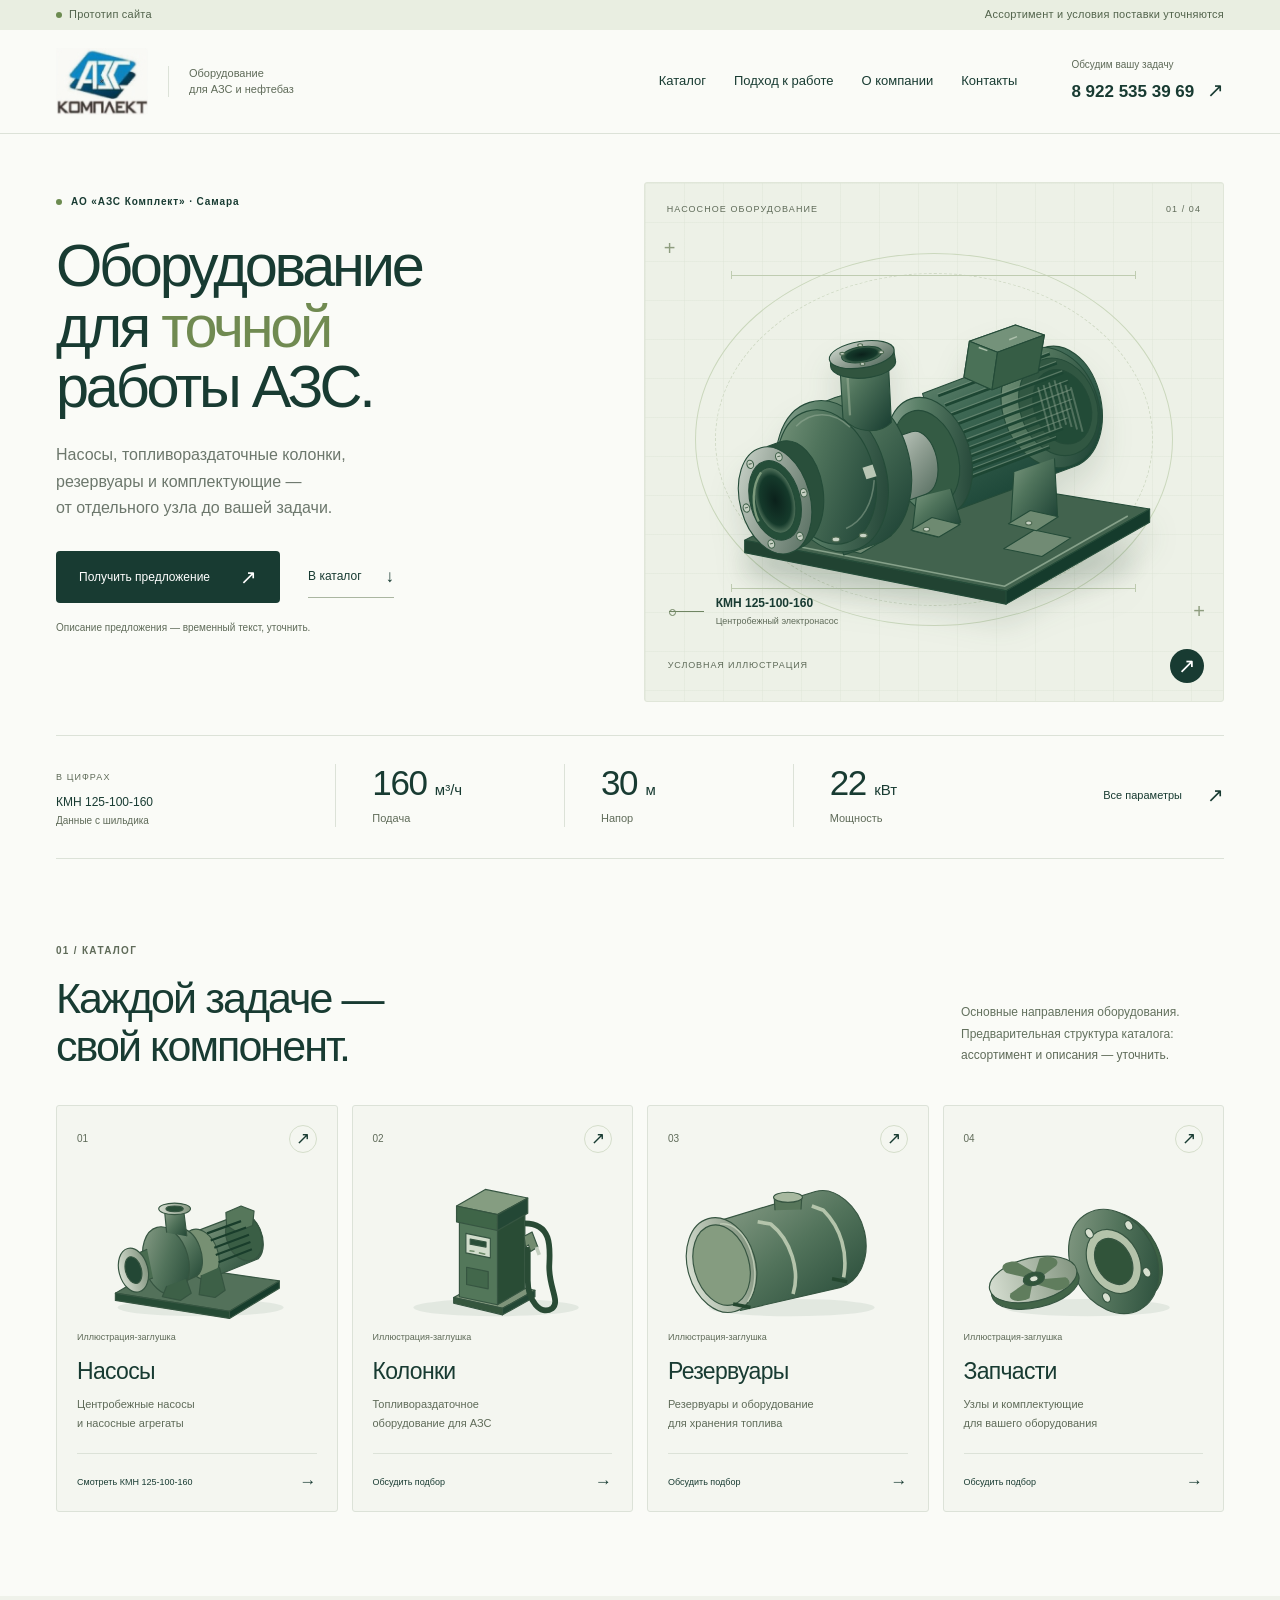
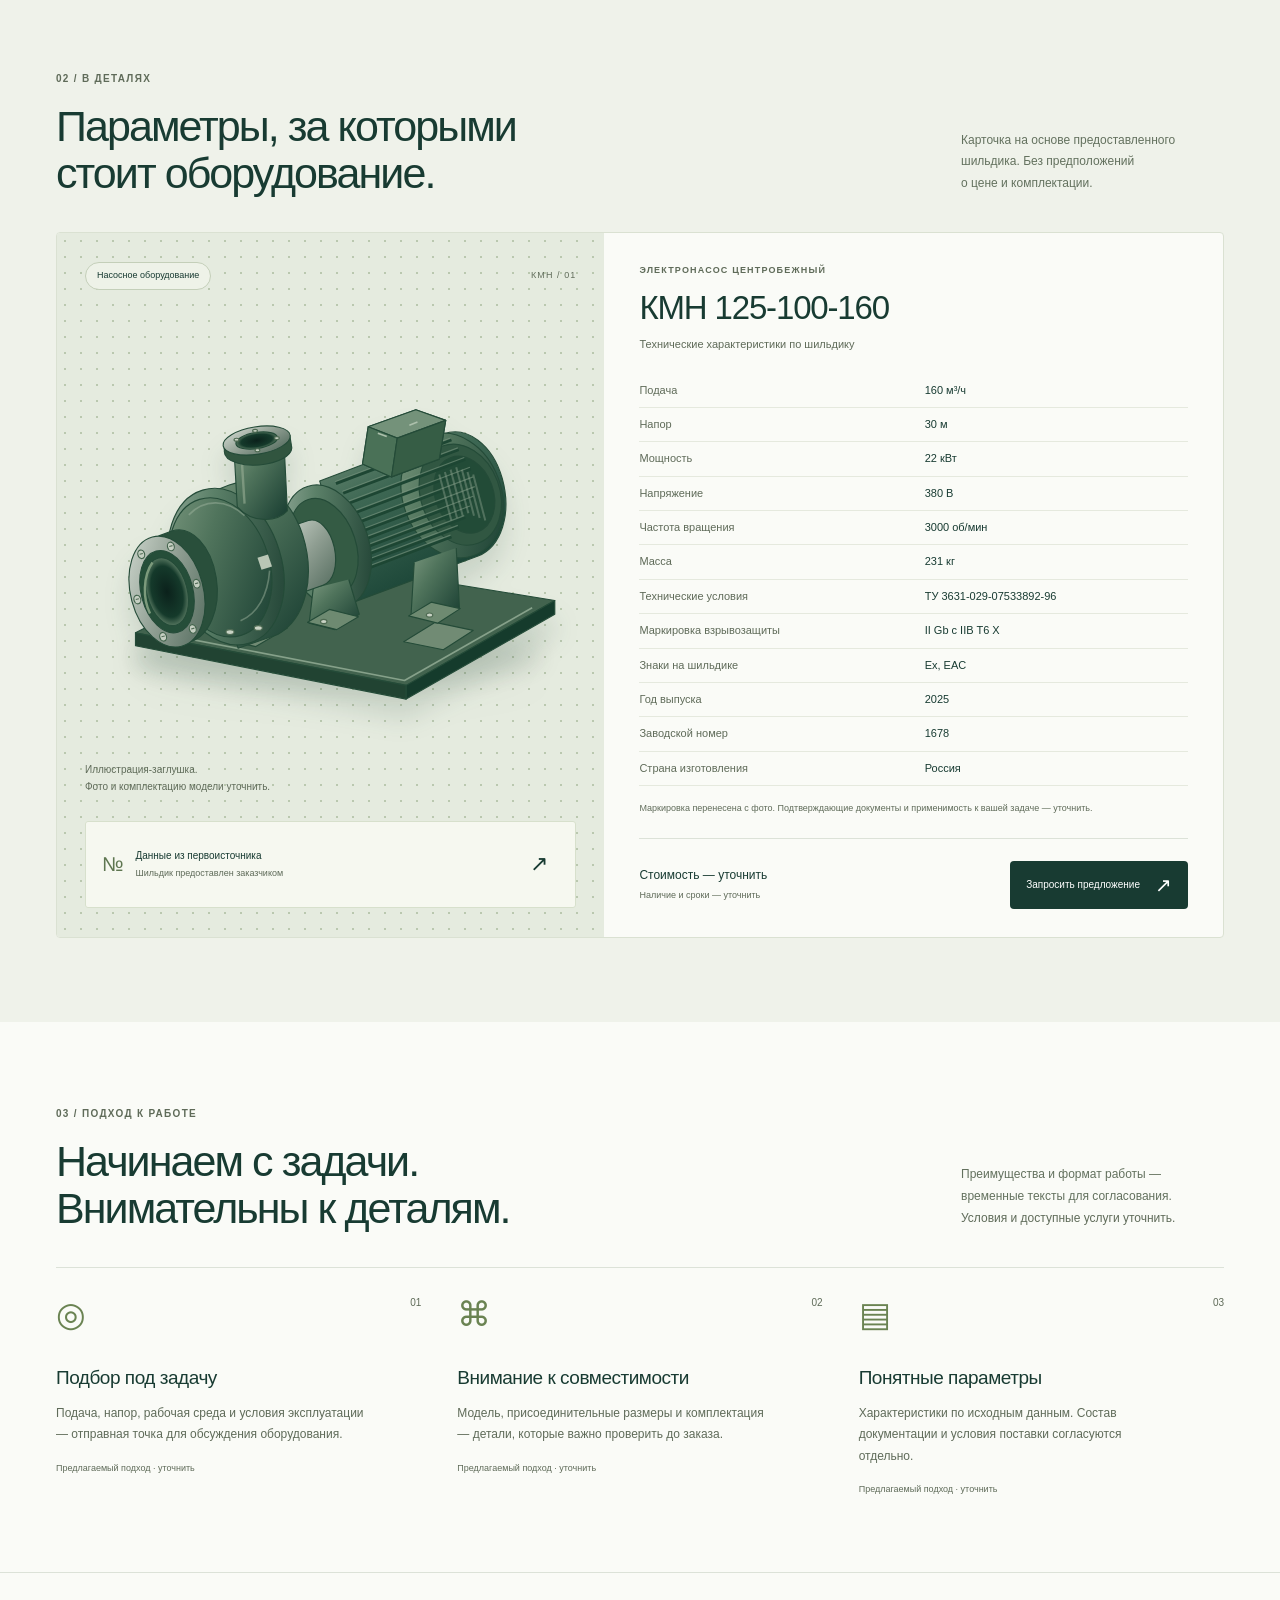
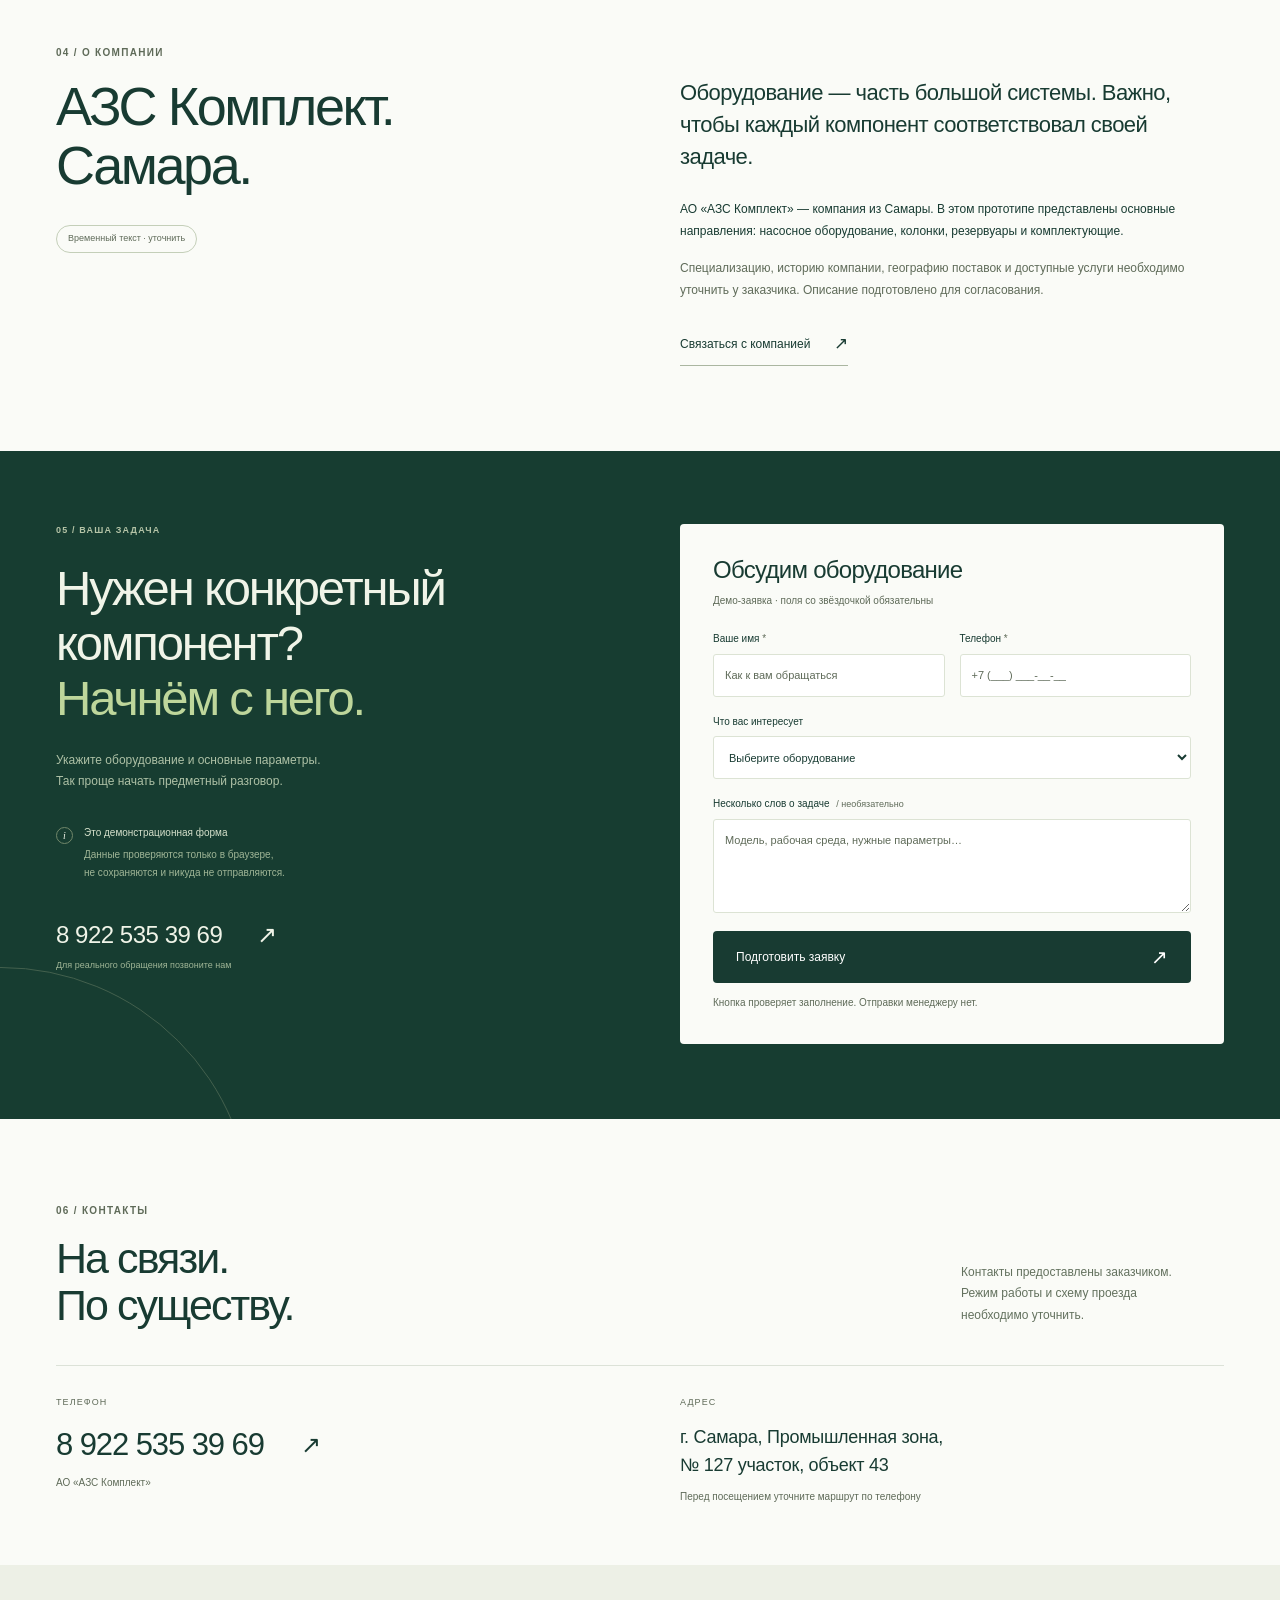
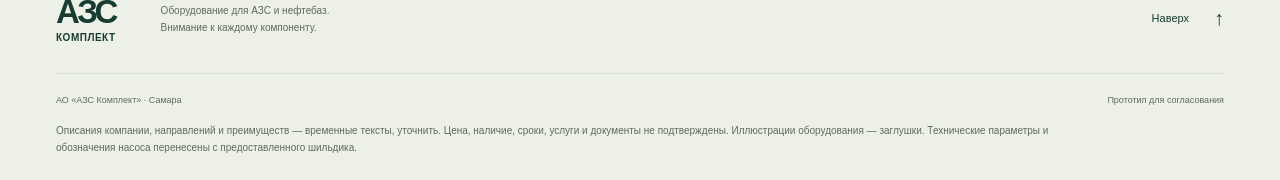
==== codex/index.html @ 4ba16a50 "AZS Komplekt prototypes: grok v1/v2, codex, cursor" ====
<!doctype html>
<html lang="ru">
<head>
  <meta charset="utf-8">
  <meta name="viewport" content="width=device-width, initial-scale=1">
  <meta name="description" content="Прототип каталога АО «АЗС Комплект», Самара. Оборудование для АЗС, насосы, колонки, резервуары и запчасти. Параметры насоса КМН 125-100-160.">
  <meta name="color-scheme" content="light">
  <meta http-equiv="Content-Security-Policy" content="default-src 'self' file:; script-src 'self' file:; style-src 'self' file:; img-src 'self' file: data:; connect-src 'none'; font-src 'none'; object-src 'none'; base-uri 'none'; form-action 'none'">
  <title>АЗС Комплект — оборудование для АЗС и нефтебаз</title>
  <link rel="icon" href="assets/logo.png" type="image/png">
  <link rel="stylesheet" href="css/styles.css">
  <script src="js/main.js" defer></script>
</head>
<body>
  <a class="skip-link" href="#main">Перейти к содержимому</a>
  <div class="prototype-bar"><div class="container"><span class="prototype-label"><span class="status-dot" aria-hidden="true"></span> Прототип сайта</span><span>Ассортимент и условия поставки уточняются</span></div></div>

  <header class="site-header">
    <div class="container header-inner">
      <a class="brand" href="#" aria-label="АО «АЗС Комплект» — на главную"><img src="assets/logo.png" width="203" height="149" alt="АЗС Комплект"><span>Оборудование<br>для АЗС и нефтебаз</span></a>
      <button class="menu-toggle" id="menu-toggle" type="button" aria-label="Открыть меню" aria-expanded="false" aria-controls="site-nav"><span></span><span></span></button>
      <nav class="site-nav" id="site-nav" aria-label="Основное меню">
        <a href="#catalog">Каталог</a><a href="#advantages">Подход к работе</a><a href="#about">О компании</a><a href="#contacts">Контакты</a>
      </nav>
      <a class="header-phone" href="tel:+79225353969"><span>Обсудим вашу задачу</span>8 922 535 39 69 <span class="phone-arrow" aria-hidden="true">↗</span></a>
    </div>
  </header>

  <main id="main">
    <section class="hero" aria-labelledby="hero-title">
      <div class="container hero-grid">
        <div class="hero-copy">
          <p class="eyebrow"><span class="status-dot" aria-hidden="true"></span> АО «АЗС Комплект» · Самара</p>
          <h1 id="hero-title">Оборудование<br>для <em>точной</em><br>работы АЗС.</h1>
          <p class="hero-description">Насосы, топливораздаточные колонки,<br class="desktop-break"> резервуары и комплектующие —<br class="desktop-break"> от отдельного узла до вашей задачи.</p>
          <div class="hero-actions"><a class="button button-primary" href="#request">Получить предложение <span aria-hidden="true">↗</span></a><a class="text-link" href="#catalog">В каталог <span aria-hidden="true">↓</span></a></div>
          <p class="temporary-note">Описание предложения — временный текст, уточнить.</p>
        </div>
        <div class="hero-visual">
          <div class="drawing-topline"><span>НАСОСНОЕ ОБОРУДОВАНИЕ</span><span>01 / 04</span></div>
          <span class="technical-cross cross-one" aria-hidden="true">+</span><span class="technical-cross cross-two" aria-hidden="true">+</span>
          <div class="drawing-circle" aria-hidden="true"></div>
          <span class="drawing-guide guide-top" aria-hidden="true"></span><span class="drawing-guide guide-bottom" aria-hidden="true"></span>
          <img class="hero-pump" src="assets/pump-schematic.svg" width="720" height="470" alt="Условная техническая иллюстрация центробежного насоса; не изображение конкретной модели">
          <div class="drawing-callout"><span aria-hidden="true"></span><p>КМН 125-100-160<small>Центробежный электронасос</small></p></div>
          <div class="visual-bottom"><span>УСЛОВНАЯ ИЛЛЮСТРАЦИЯ</span><a href="#pump" aria-label="Посмотреть параметры КМН 125-100-160"><span aria-hidden="true">↗</span></a></div>
        </div>
        <div class="hero-specs" aria-label="Характеристики насоса по шильдику">
          <div class="spec-caption"><span class="tiny-label">В ЦИФРАХ</span><p>КМН 125-100-160<span>Данные с шильдика</span></p></div>
          <div class="hero-spec"><strong>160 <span>м³/ч</span></strong><span>Подача</span></div>
          <div class="hero-spec"><strong>30 <span>м</span></strong><span>Напор</span></div>
          <div class="hero-spec"><strong>22 <span>кВт</span></strong><span>Мощность</span></div>
          <a class="spec-more" href="#pump">Все параметры <span aria-hidden="true">↗</span></a>
        </div>
      </div>
    </section>

    <section class="section catalog-section" id="catalog" aria-labelledby="catalog-title">
      <div class="container">
        <div class="section-heading"><div><p class="eyebrow section-number">01 / КАТАЛОГ</p><h2 id="catalog-title">Каждой задаче —<br>свой компонент.</h2></div><p class="section-intro">Основные направления оборудования.<br>Предварительная структура каталога:<br><span class="muted">ассортимент и описания — уточнить.</span></p></div>
        <div class="category-grid">
          <a class="category-card" href="#pump"><div class="category-top"><span>01</span><span class="round-arrow" aria-hidden="true">↗</span></div><div class="category-art"><img src="assets/category-pumps.svg" width="320" height="210" loading="lazy" alt="Схематичная заглушка: насос"></div><span class="image-caption">Иллюстрация-заглушка</span><h3>Насосы</h3><p>Центробежные насосы<br>и насосные агрегаты</p><span class="category-bottom">Смотреть КМН 125-100-160 <span aria-hidden="true">→</span></span></a>
          <a class="category-card" href="#request" data-category="Колонки"><div class="category-top"><span>02</span><span class="round-arrow" aria-hidden="true">↗</span></div><div class="category-art"><img src="assets/category-dispensers.svg" width="320" height="210" loading="lazy" alt="Схематичная заглушка: топливораздаточная колонка"></div><span class="image-caption">Иллюстрация-заглушка</span><h3>Колонки</h3><p>Топливораздаточное<br>оборудование для АЗС</p><span class="category-bottom">Обсудить подбор <span aria-hidden="true">→</span></span></a>
          <a class="category-card" href="#request" data-category="Резервуары"><div class="category-top"><span>03</span><span class="round-arrow" aria-hidden="true">↗</span></div><div class="category-art"><img src="assets/category-tanks.svg" width="320" height="210" loading="lazy" alt="Схематичная заглушка: горизонтальный резервуар"></div><span class="image-caption">Иллюстрация-заглушка</span><h3>Резервуары</h3><p>Резервуары и оборудование<br>для хранения топлива</p><span class="category-bottom">Обсудить подбор <span aria-hidden="true">→</span></span></a>
          <a class="category-card" href="#request" data-category="Запчасти"><div class="category-top"><span>04</span><span class="round-arrow" aria-hidden="true">↗</span></div><div class="category-art"><img src="assets/category-parts.svg" width="320" height="210" loading="lazy" alt="Схематичная заглушка: фланец и крыльчатка"></div><span class="image-caption">Иллюстрация-заглушка</span><h3>Запчасти</h3><p>Узлы и комплектующие<br>для вашего оборудования</p><span class="category-bottom">Обсудить подбор <span aria-hidden="true">→</span></span></a>
        </div>
      </div>
    </section>

    <section class="section product-section" id="pump" aria-labelledby="pump-title">
      <div class="container">
        <div class="section-heading"><div><p class="eyebrow section-number">02 / В ДЕТАЛЯХ</p><h2 id="pump-title">Параметры, за которыми<br>стоит оборудование.</h2></div><p class="section-intro">Карточка на основе предоставленного<br>шильдика. Без предположений<br>о цене и комплектации.</p></div>
        <div class="product-card">
          <div class="product-visual">
            <div class="product-badges"><span class="pill">Насосное оборудование</span><span class="tiny-label">КМН / 01</span></div>
            <img class="product-pump" src="assets/pump-schematic.svg" width="720" height="470" loading="lazy" alt="Условная иллюстрация насосного агрегата. Внешний вид модели необходимо уточнить">
            <p class="product-image-note">Иллюстрация-заглушка.<br>Фото и комплектацию модели уточнить.</p>
            <div class="plate-card"><span class="plate-icon" aria-hidden="true">№</span><div><strong>Данные из первоисточника</strong><span>Шильдик предоставлен заказчиком</span></div><button class="icon-button" type="button" data-open-plate aria-label="Открыть фото шильдика">↗</button></div>
          </div>
          <div class="product-info">
            <p class="eyebrow">ЭЛЕКТРОНАСОС ЦЕНТРОБЕЖНЫЙ</p><h3>КМН 125-100-160</h3>
            <p class="product-subtitle">Технические характеристики по шильдику</p>
            <table class="spec-table"><caption class="visually-hidden">Параметры насоса КМН 125-100-160</caption><tbody>
              <tr><th scope="row">Подача</th><td>160 м³/ч</td></tr><tr><th scope="row">Напор</th><td>30 м</td></tr><tr><th scope="row">Мощность</th><td>22 кВт</td></tr><tr><th scope="row">Напряжение</th><td>380 В</td></tr><tr><th scope="row">Частота вращения</th><td>3000 об/мин</td></tr><tr><th scope="row">Масса</th><td>231 кг</td></tr><tr><th scope="row">Технические условия</th><td>ТУ 3631-029-07533892-96</td></tr><tr><th scope="row">Маркировка взрывозащиты</th><td>II Gb c IIB T6 X</td></tr><tr><th scope="row">Знаки на шильдике</th><td>Ex, EAC</td></tr><tr><th scope="row">Год выпуска</th><td>2025</td></tr><tr><th scope="row">Заводской номер</th><td>1678</td></tr><tr><th scope="row">Страна изготовления</th><td>Россия</td></tr>
            </tbody></table>
            <p class="product-document-note">Маркировка перенесена с фото. Подтверждающие документы и применимость к вашей задаче — уточнить.</p>
            <div class="product-order"><div><strong>Стоимость — уточнить</strong><span>Наличие и сроки — уточнить</span></div><a class="button button-primary" href="#request" data-category="КМН 125-100-160">Запросить предложение <span aria-hidden="true">↗</span></a></div>
          </div>
        </div>
      </div>
    </section>

    <section class="section advantages-section" id="advantages" aria-labelledby="advantages-title">
      <div class="container"><div class="section-heading"><div><p class="eyebrow section-number">03 / ПОДХОД К РАБОТЕ</p><h2 id="advantages-title">Начинаем с задачи.<br>Внимательны к деталям.</h2></div><p class="section-intro">Преимущества и формат работы —<br>временные тексты для согласования.<br><span class="muted">Условия и доступные услуги уточнить.</span></p></div>
        <div class="advantages-grid">
          <article class="advantage"><span class="advantage-number">01</span><div class="line-icon" aria-hidden="true">◎</div><h3>Подбор под задачу</h3><p>Подача, напор, рабочая среда и условия эксплуатации — отправная точка для обсуждения оборудования.</p><span class="temporary-note">Предлагаемый подход · уточнить</span></article>
          <article class="advantage"><span class="advantage-number">02</span><div class="line-icon" aria-hidden="true">⌘</div><h3>Внимание к совместимости</h3><p>Модель, присоединительные размеры и комплектация — детали, которые важно проверить до заказа.</p><span class="temporary-note">Предлагаемый подход · уточнить</span></article>
          <article class="advantage"><span class="advantage-number">03</span><div class="line-icon" aria-hidden="true">▤</div><h3>Понятные параметры</h3><p>Характеристики по исходным данным. Состав документации и условия поставки согласуются отдельно.</p><span class="temporary-note">Предлагаемый подход · уточнить</span></article>
        </div>
      </div>
    </section>

    <section class="section about-section" id="about" aria-labelledby="about-title"><div class="container about-grid">
      <div><p class="eyebrow section-number">04 / О КОМПАНИИ</p><h2 id="about-title">АЗС Комплект.<br>Самара.</h2><span class="pill temporary-pill">Временный текст · уточнить</span></div>
      <div class="about-copy"><p class="about-lead">Оборудование — часть большой системы. Важно, чтобы каждый компонент соответствовал своей задаче.</p><p>АО «АЗС Комплект» — компания из Самары. В этом прототипе представлены основные направления: насосное оборудование, колонки, резервуары и комплектующие.</p><p class="muted">Специализацию, историю компании, географию поставок и доступные услуги необходимо уточнить у заказчика. Описание подготовлено для согласования.</p><a class="text-link" href="#contacts">Связаться с компанией <span aria-hidden="true">↗</span></a></div>
    </div></section>

    <section class="request-section" id="request" aria-labelledby="request-title"><div class="container request-grid">
      <div class="request-copy"><p class="eyebrow">05 / ВАША ЗАДАЧА</p><h2 id="request-title">Нужен конкретный<br>компонент?<br><em>Начнём с него.</em></h2><p>Укажите оборудование и основные параметры.<br>Так проще начать предметный разговор.</p><div class="demo-callout"><span class="demo-symbol" aria-hidden="true">i</span><p><strong>Это демонстрационная форма</strong>Данные проверяются только в браузере,<br>не сохраняются и никуда не отправляются.</p></div><a class="request-phone" href="tel:+79225353969">8 922 535 39 69 <span aria-hidden="true">↗</span></a><span class="request-phone-caption">Для реального обращения позвоните нам</span></div>
      <form class="request-form" id="request-form" novalidate aria-describedby="form-demo-note">
        <h3>Обсудим оборудование</h3><p class="form-intro" id="form-demo-note">Демо-заявка · поля со звёздочкой обязательны</p>
        <div class="form-row"><div class="field"><label for="name">Ваше имя <span aria-hidden="true">*</span></label><input id="name" name="name" type="text" placeholder="Как к вам обращаться" autocomplete="off" minlength="2" maxlength="80" required aria-describedby="name-error"><span class="field-error" id="name-error"></span></div><div class="field"><label for="phone">Телефон <span aria-hidden="true">*</span></label><input id="phone" name="phone" type="tel" placeholder="+7 (___) ___-__-__" inputmode="tel" autocomplete="off" maxlength="30" required aria-describedby="phone-error"><span class="field-error" id="phone-error"></span></div></div>
        <div class="field"><label for="equipment">Что вас интересует</label><select id="equipment" name="equipment"><option value="">Выберите оборудование</option value="КМН 125-100-160">Насос КМН 125-100-160</option value="Насосы">Другие насосы</option><option value="Колонки">Топливораздаточные колонки</option><option value="Резервуары">Резервуары</option><option value="Запчасти">Запчасти и комплектующие</option><option value="Другое">Другое оборудование</option></select></div>
        <div class="field"><label for="message">Несколько слов о задаче <span class="optional">/ необязательно</span></label><textarea id="message" name="message" rows="3" maxlength="2000" placeholder="Модель, рабочая среда, нужные параметры…"></textarea></div>
        <button class="button button-primary submit-button" type="submit">Подготовить заявку <span aria-hidden="true">↗</span></button><p class="form-footnote">Кнопка проверяет заполнение. Отправки менеджеру нет.</p><div class="form-status" id="form-status" role="status" aria-live="polite" hidden></div>
        <noscript><p class="no-script-note">Для проверки формы включите JavaScript. Связаться с компанией можно по телефону выше.</p></noscript>
      </form>
    </div></section>

    <section class="section contacts-section" id="contacts" aria-labelledby="contacts-title"><div class="container"><div class="section-heading"><div><p class="eyebrow section-number">06 / КОНТАКТЫ</p><h2 id="contacts-title">На связи.<br>По существу.</h2></div><p class="section-intro">Контакты предоставлены заказчиком.<br>Режим работы и схему проезда<br>необходимо уточнить.</p></div><div class="contacts-grid"><div class="contact-block"><span class="tiny-label">ТЕЛЕФОН</span><a class="contact-phone" href="tel:+79225353969">8 922 535 39 69 <span aria-hidden="true">↗</span></a><span class="muted">АО «АЗС Комплект»</span></div><div class="contact-block address-block"><span class="tiny-label">АДРЕС</span><address>г. Самара, Промышленная зона,<br>№ 127 участок, объект 43</address><span class="muted">Перед посещением уточните маршрут по телефону</span></div></div></div></section>
  </main>

  <footer class="site-footer"><div class="container"><div class="footer-top"><a class="footer-wordmark" href="#">АЗС<span>КОМПЛЕКТ</span></a><p>Оборудование для АЗС и нефтебаз.<br>Внимание к каждому компоненту.</p><a class="back-top" href="#">Наверх <span aria-hidden="true">↑</span></a></div><div class="footer-bottom"><span>АО «АЗС Комплект» · Самара</span><span>Прототип для согласования</span></div><p class="footer-disclaimer">Описания компании, направлений и преимуществ — временные тексты, уточнить. Цена, наличие, сроки, услуги и документы не подтверждены. Иллюстрации оборудования — заглушки. Технические параметры и обозначения насоса перенесены с предоставленного шильдика.</p></div></footer>

  <dialog class="plate-dialog" id="plate-dialog" aria-labelledby="plate-title"><div class="dialog-heading"><div><span class="eyebrow">ИСХОДНЫЕ ДАННЫЕ</span><h2 id="plate-title">Шильдик насоса</h2></div><button type="button" class="dialog-close" data-close-plate aria-label="Закрыть фото шильдика">×</button></div><img src="order-photo.jpg" width="1400" height="795" alt="Фото шильдика насоса КМН 125-100-160, заводской номер 1678. Все параметры приведены в таблице на странице."><p>Фото предоставлено заказчиком. Нажмите Esc или кнопку ×, чтобы закрыть.</p></dialog>
</body>
</html>
---- codex/css/styles.css ----
:root{--paper:#fafbf7;--surface:#f0f3ec;--ink:#183b32;--muted:#5f6b59;--line:#dce2d8;--green:#315f45;--lime:#d4e4a9;--radius:4px;--font:Arial,Helvetica,sans-serif}
*{box-sizing:border-box}html{scroll-behavior:smooth;scroll-padding-top:30px}body{margin:0;background:var(--paper);color:var(--ink);font-family:var(--font);font-size:15px;line-height:1.55;-webkit-font-smoothing:antialiased}button,input,select,textarea{font:inherit}button,a,input,textarea,select{-webkit-tap-highlight-color:transparent}button,a{touch-action:manipulation}a{color:inherit;text-decoration:none}button{cursor:pointer}img{display:block;max-width:100%;height:auto}h1,h2,h3,p{margin:0}h1,h2,h3{font-weight:500;line-height:1.08}button:focus-visible,a:focus-visible{outline:3px solid #6f9163;outline-offset:5px}input:focus-visible,textarea:focus-visible,select:focus-visible{outline:2px solid var(--green);outline-offset:2px}[hidden]{display:none!important}.container{width:min(1296px,calc(100% - 112px));margin-inline:auto}.muted{color:var(--muted)}.visually-hidden{position:absolute;width:1px;height:1px;padding:0;margin:-1px;overflow:hidden;clip:rect(0,0,0,0);white-space:nowrap;border:0}.skip-link{position:fixed;top:-100px;left:20px;padding:12px 20px;background:var(--ink);color:white;z-index:50}.skip-link:focus{top:12px}.prototype-bar{background:#e9eee1;font-size:11px;color:#53644c;letter-spacing:.02em}.prototype-bar .container{display:flex;align-items:center;justify-content:space-between;min-height:30px;gap:15px}.prototype-label{display:flex;align-items:center;gap:7px}.status-dot{width:6px;height:6px;display:inline-block;background:#6c8b50;border-radius:50%;flex:none}.site-header{border-bottom:1px solid var(--line)}.header-inner{min-height:103px;display:flex;align-items:center;gap:38px}.brand{display:flex;align-items:center;gap:20px;flex-shrink:0}.brand img{width:92px;height:68px;object-fit:contain}.brand>span{font-size:11px;line-height:1.45;color:var(--muted);padding-left:20px;border-left:1px solid var(--line)}.site-nav{display:flex;gap:28px;align-items:center;margin-left:auto;font-size:13px}.site-nav a{padding:15px 0;position:relative}.site-nav a::after{content:"";position:absolute;bottom:8px;left:0;width:0;height:1px;background:var(--green);transition:width .2s}.site-nav a:hover::after{width:100%}.header-phone{font-weight:600;font-size:17px;white-space:nowrap;margin-left:16px}.header-phone>span:first-child{display:block;font-size:10px;font-weight:400;color:var(--muted);margin-bottom:3px}.phone-arrow{display:inline-block;margin-left:8px;font-size:20px;font-weight:400}.menu-toggle{display:none}.eyebrow{font-size:10px;letter-spacing:.13em;line-height:1.5;font-weight:600}.hero{padding:48px 0 0;overflow:hidden}.hero-grid{display:grid;grid-template-columns:1fr 1.05fr;gap:0 35px}.hero-copy{padding:12px 0 36px;position:relative;z-index:1}.hero-copy>.eyebrow{display:flex;align-items:center;gap:9px;letter-spacing:.09em;margin-bottom:27px}h1{font-size:clamp(52px,4.65vw,70px);letter-spacing:-.055em;line-height:1.02}h1 em{font-style:normal;color:#708a51}.hero-description{font-size:16px;line-height:1.65;color:#6c776c;margin-top:24px}.hero-actions{display:flex;align-items:center;gap:28px;margin-top:30px}.button{min-height:52px;padding:15px 22px;display:inline-flex;align-items:center;justify-content:space-between;gap:30px;line-height:1.35;font-size:12px;font-weight:500;border:1px solid transparent;border-radius:var(--radius);transition:background .2s,transform .2s}.button-primary{background:var(--ink);color:#fff}.button-primary:hover{background:#2e5945;transform:translateY(-2px)}.button>span{font-size:20px;line-height:1}.text-link{display:inline-flex;align-items:center;gap:24px;font-size:12px;border-bottom:1px solid #aab6a1;padding:7px 0}.text-link>span{font-size:17px}.text-link:hover{color:#6c8849}.temporary-note{color:#5f6b59;font-size:10px;line-height:1.5}.hero-copy>.temporary-note{margin-top:17px}.hero-visual{position:relative;background-color:#edf1e7;background-image:linear-gradient(#dfe6d880 1px,transparent 1px),linear-gradient(90deg,#dfe6d880 1px,transparent 1px);background-size:39px 39px;min-height:520px;margin:0 0 33px;border:1px solid #e0e6d9;overflow:hidden;border-radius:3px}.drawing-topline{position:absolute;inset:20px 22px auto;display:flex;justify-content:space-between;gap:10px;color:#5f6b59;font-size:9px;letter-spacing:.12em;z-index:2}.technical-cross{position:absolute;color:#8e9d7f;font-size:20px;font-weight:400;z-index:2}.cross-one{left:19px;top:50px}.cross-two{right:18px;bottom:74px}.drawing-circle{position:absolute;inset:70px 50px 75px;border:1px solid #cbd8bd;border-radius:50%}.drawing-circle::before{content:"";position:absolute;inset:19px;border:1px dashed #d0dac5;border-radius:50%}.drawing-guide{position:absolute;width:70%;height:1px;background:#bfccb1;left:15%}.guide-top{top:92px}.guide-bottom{bottom:112px}.drawing-guide::before,.drawing-guide::after{content:"";position:absolute;width:1px;height:8px;top:-4px;background:#bfccb1}.drawing-guide::before{left:0}.drawing-guide::after{right:0}.hero-pump{position:absolute;z-index:1;width:112%;max-width:none;left:-6%;top:60px;height:390px;object-fit:contain;filter:drop-shadow(0 20px 15px #213b2621)}.drawing-callout{position:absolute;left:24px;bottom:73px;display:flex;align-items:center;gap:12px;z-index:2}.drawing-callout>span{width:35px;height:1px;background:#708563}.drawing-callout>span::before{content:"";display:block;width:5px;height:5px;margin-top:-2px;border:1px solid #708563;border-radius:50%}.drawing-callout p{font-size:12px;font-weight:600;line-height:1.4}.drawing-callout small{font-weight:400;font-size:9px;display:block;color:#5f6b59;margin-top:4px}.visual-bottom{position:absolute;bottom:18px;left:23px;right:19px;display:flex;justify-content:space-between;align-items:center;font-size:9px;letter-spacing:.1em;color:#5f6b59}.visual-bottom a{display:grid;place-items:center;width:34px;height:34px;border-radius:50%;background:var(--ink);color:white;font-size:21px}.hero-specs{grid-column:1/-1;display:grid;grid-template-columns:1.25fr 1fr 1fr 1fr 1fr;align-items:center;padding:27px 0 30px;border-top:1px solid var(--line);border-bottom:1px solid var(--line);gap:26px}.tiny-label{font-size:9px;letter-spacing:.12em;font-weight:500}.spec-caption .tiny-label{color:var(--muted)}.spec-caption p{font-size:12px;margin-top:7px}.spec-caption p>span{display:block;font-size:10px;color:var(--muted);margin-top:1px}.hero-spec{border-left:1px solid var(--line);padding-left:36px}.hero-spec strong{display:block;font-size:35px;font-weight:400;letter-spacing:-.04em;line-height:1.1}.hero-spec strong>span{font-size:15px;letter-spacing:0}.hero-spec>span{font-size:11px;color:var(--muted);display:block;margin-top:8px}.spec-more{font-size:11px;display:flex;justify-content:flex-end;gap:25px;align-items:center}.spec-more>span{font-size:20px}.section{padding:84px 0}.section-heading{display:flex;justify-content:space-between;gap:32px;align-items:flex-end;margin-bottom:35px}.section-number{color:#5f6b59;margin-bottom:17px}.section h2{font-size:43px;letter-spacing:-.045em;line-height:1.1}.section-intro{font-size:12px;line-height:1.8;color:#63715e;min-width:263px;padding-bottom:3px}.category-grid{display:grid;grid-template-columns:repeat(4,1fr);gap:14px}.category-card{display:block;min-width:0;border:1px solid var(--line);background:#f4f6f0;padding:19px 20px 0;position:relative;border-radius:3px;transition:border-color .25s,background .25s,transform .25s}.category-card:hover{border-color:#8f9f7d;background:#eef2e6;transform:translateY(-4px)}.category-top{display:flex;justify-content:space-between;align-items:center;font-size:10px;color:#5f6b59}.round-arrow{display:grid;place-items:center;width:28px;height:28px;border:1px solid #d5decb;border-radius:50%;font-size:17px;color:var(--ink)}.category-art{height:158px;display:grid;place-items:center;position:relative;margin:9px -10px 3px}.category-art img{width:100%;height:100%;object-fit:contain;transition:transform .3s}.category-card:hover img{transform:translateY(-3px)}.image-caption{font-size:9px;color:#5f6b59}.category-card h3{font-size:23px;letter-spacing:-.03em;margin-top:13px}.category-card p{font-size:11px;line-height:1.7;color:#5f6b59;margin:11px 0 21px;min-height:37px}.category-bottom{display:flex;align-items:center;justify-content:space-between;border-top:1px solid var(--line);font-size:9px;gap:6px;padding:15px 0}.category-bottom>span{font-size:17px}.product-section{background:#eff2ea;padding-top:75px}.product-card{display:grid;grid-template-columns:1fr 1.13fr;background:var(--paper);border:1px solid #dae1d2;border-radius:4px;overflow:hidden}.product-visual{display:flex;flex-direction:column;position:relative;min-width:0;padding:29px 28px;background:#e5ebdf;overflow:hidden;background-image:radial-gradient(#bac8af 1px,transparent 1px);background-size:16px 16px}.product-badges{display:flex;justify-content:space-between;gap:15px;align-items:center}.pill{display:inline-block;border:1px solid #c4cfb9;padding:6px 11px;border-radius:25px;font-size:9px;background:#eef2e8}.product-badges .tiny-label{font-size:9px;color:#5f6b59}.product-pump{width:125%;max-width:none;margin:35px -12.5% 0;object-fit:contain;filter:drop-shadow(0 20px 12px #183b3221)}.product-image-note{font-size:10px;line-height:1.7;color:#5f6b59;position:relative;margin-top:auto;padding:15px 0 26px}.plate-card{display:flex;align-items:center;background:#f6f8f0;gap:12px;padding:17px 16px;border:1px solid #d7e0cc;border-radius:3px}.plate-icon{font-size:20px;color:#5e7650}.plate-card strong{display:block;font-size:10px;font-weight:500}.plate-card div>span{display:block;font-size:9px;color:#5f6b59;margin-top:3px}.icon-button{background:transparent;border:0;margin-left:auto;padding:8px;font-size:22px;color:var(--ink);min-width:40px;min-height:40px}.product-info{padding:31px 35px 28px;min-width:0}.product-info .eyebrow{font-size:9px;color:#5f6b59}.product-info h3{font-size:33px;letter-spacing:-.035em;margin-top:12px}.product-subtitle{font-size:11px;color:#5f6b59;margin-top:11px;margin-bottom:20px}.spec-table{border-collapse:collapse;width:100%;font-size:11px;line-height:1.4}.spec-table th,.spec-table td{padding:9px 0;border-bottom:1px solid #e5e9de;text-align:left;vertical-align:top}.spec-table th{font-weight:400;color:#5f6b59;width:52%;padding-right:14px}.spec-table td{font-weight:500;overflow-wrap:anywhere}.product-document-note{font-size:9px;color:#5f6b59;line-height:1.6;margin-top:15px}.product-order{display:flex;align-items:center;justify-content:space-between;gap:16px;padding-top:22px;margin-top:22px;border-top:1px solid var(--line)}.product-order strong{display:block;font-size:12px;font-weight:500}.product-order div>span{display:block;font-size:9px;color:var(--muted);margin-top:4px}.product-order .button{font-size:10px;gap:15px;padding:13px 15px;min-height:45px}.advantages-section{padding-bottom:75px}.advantages-grid{display:grid;grid-template-columns:repeat(3,1fr);gap:36px;border-top:1px solid var(--line)}.advantage{position:relative;padding-top:29px}.advantage-number{position:absolute;right:0;top:27px;font-size:10px;color:#5f6b59}.line-icon{font-size:34px;line-height:1;min-height:51px;color:#6a8352}.advantage h3{font-size:19px;letter-spacing:-.025em;margin-top:20px}.advantage p{color:#5f6b59;font-size:12px;line-height:1.8;margin-top:14px;max-width:320px}.advantage .temporary-note{display:block;margin-top:16px;font-size:9px}.about-section{border-top:1px solid var(--line);padding-top:72px;padding-bottom:85px}.about-grid{display:grid;grid-template-columns:1fr 1fr;gap:80px}.about-section h2{font-size:54px;margin-bottom:28px}.temporary-pill{color:#5f6b59;background:transparent;font-size:9px}.about-copy{padding-top:32px;max-width:545px}.about-lead{font-size:22px;line-height:1.45;letter-spacing:-.025em;margin-bottom:25px}.about-copy>p:not(.about-lead){font-size:12px;line-height:1.85;margin-bottom:15px}.about-copy .text-link{margin-top:8px}.request-section{background:#173d31;color:#f0f4e8;padding:73px 0 75px;position:relative;overflow:hidden}.request-section::before{content:"";position:absolute;width:500px;height:500px;border:1px solid #43604d;border-radius:50%;left:-250px;bottom:-350px;pointer-events:none}.request-grid{display:grid;grid-template-columns:1fr 1fr;gap:80px;position:relative}.request-copy>.eyebrow{color:#b5c4a7;font-size:9px;margin-bottom:24px}.request-copy h2{font-size:49px;letter-spacing:-.045em;line-height:1.12}.request-copy h2 em{color:#bed69b;font-style:normal}.request-copy>p:not(.eyebrow){font-size:12px;line-height:1.8;color:#aec1a6;margin-top:24px}.demo-callout{display:flex;align-items:flex-start;gap:11px;margin:31px 0 35px}.demo-symbol{display:grid;place-items:center;border:1px solid #72886b;border-radius:50%;font-size:10px;font-family:Georgia,serif;font-style:italic;width:17px;height:17px;flex:none;margin-top:3px}.demo-callout p{font-size:10px;line-height:1.8;color:#9fb596}.demo-callout strong{display:block;font-weight:400;color:#d5e0cb;margin-bottom:4px}.request-phone{display:inline-flex;gap:35px;font-size:24px;line-height:1.5;letter-spacing:-.02em}.request-phone-caption{display:block;font-size:9px;color:#9fb596;margin-top:6px}.request-form{background:var(--paper);padding:33px;border-radius:4px;color:var(--ink)}.request-form h3{font-size:24px;letter-spacing:-.03em}.form-intro{font-size:10px;color:#5f6b59;margin:10px 0 23px}.form-row{display:grid;grid-template-columns:1fr 1fr;gap:15px}.field{margin-bottom:17px;min-width:0}.field label{display:block;font-size:10px;font-weight:500;margin-bottom:7px}.field label>span:not(.optional){color:#5f6b59}.optional{font-size:9px;font-weight:400;color:#5f6b59;margin-left:4px}input,select,textarea{display:block;width:100%;border:1px solid #dce3d4;background:#fff;color:var(--ink);border-radius:3px;padding:12px 11px;font-size:11px;line-height:1.5;min-height:43px}input::placeholder,textarea::placeholder{color:#5f6b59}select{appearance:auto;padding-right:8px}textarea{resize:vertical;min-height:94px;max-height:300px}input[aria-invalid="true"]{border-color:#a44736;background:#fffaf8}.field-error{display:block;color:#a44736;font-size:10px;line-height:1.4;margin-top:5px}.field-error:empty{display:none}.submit-button{width:100%;margin-top:1px}.form-footnote{font-size:10px;line-height:1.6;color:#5f6b59;margin-top:12px}.form-status{margin-top:16px;padding:13px;background:#e7efdc;border:1px solid #c1d1ae;color:#34522c;font-size:11px;line-height:1.7;border-radius:3px}.form-status.is-error{background:#fbefea;color:#96432c;border-color:#e6c6b6}.no-script-note{font-size:11px;margin-top:15px;color:#98432d}.contacts-section{padding-bottom:60px}.contacts-grid{display:grid;grid-template-columns:1fr 1fr;gap:80px;border-top:1px solid var(--line);padding-top:30px}.contact-block{display:flex;flex-direction:column;align-items:flex-start}.contact-block>.tiny-label{color:#5f6b59;margin-bottom:13px}.contact-phone{font-size:31px;letter-spacing:-.035em;display:flex;align-items:center;gap:37px;line-height:1.4}.contact-phone>span{font-size:24px}.contact-block>.muted{font-size:10px;margin-top:9px}.contact-block address{font-style:normal;font-size:18px;line-height:1.6;letter-spacing:-.015em}.site-footer{background:#edf0e6;padding:30px 0 24px}.footer-top{display:flex;align-items:center;gap:45px;padding-bottom:30px;border-bottom:1px solid #d7dfcb}.footer-wordmark{font-size:33px;font-weight:800;letter-spacing:-.08em;line-height:1}.footer-wordmark>span{display:block;font-size:10px;letter-spacing:.05em;margin-top:5px}.footer-top p{font-size:10px;line-height:1.7;color:#5f6b59}.back-top{margin-left:auto;font-size:11px;display:flex;gap:25px;align-items:center}.back-top>span{font-size:20px}.footer-bottom{display:flex;justify-content:space-between;font-size:9px;color:#5f6b59;padding:20px 0 14px}.footer-disclaimer{font-size:10px;color:#5f6b59;line-height:1.7;max-width:1050px}.plate-dialog{padding:27px;max-width:min(1000px,calc(100vw - 36px));width:1000px;max-height:90vh;overflow:auto;border:1px solid var(--line);border-radius:5px;background:var(--paper);color:var(--ink)}.plate-dialog::backdrop{background:#0b2019bb;backdrop-filter:blur(4px)}.dialog-heading{display:flex;justify-content:space-between;align-items:center;gap:20px;margin-bottom:22px}.dialog-heading .eyebrow{color:var(--muted);font-size:9px}.dialog-heading h2{font-size:27px;margin-top:9px;letter-spacing:-.03em}.dialog-close{border:1px solid var(--line);border-radius:50%;width:42px;height:42px;font-size:28px;line-height:1;color:var(--ink);background:transparent;flex:none}.plate-dialog>img{border:1px solid var(--line);width:100%}.plate-dialog>p{font-size:10px;color:var(--muted);margin-top:15px}.dialog-open{overflow:hidden}
@media(min-width:1600px){.hero-pump{top:65px}.hero-copy{padding-bottom:45px}.hero-visual{min-height:535px}}
@media(max-width:1190px){.container{width:calc(100% - 64px)}.header-inner{gap:24px}.brand{gap:12px}.brand>span{padding-left:12px;font-size:9px}.site-nav{gap:19px;font-size:11px}.header-phone{font-size:15px;margin-left:0}.hero-grid{gap:0 25px}.hero-visual{min-height:500px}.hero-pump{top:79px;height:340px}.hero-spec{padding-left:25px}.hero-specs{gap:20px}.product-info{padding:29px 25px}.product-visual{padding:25px 22px}.product-order{align-items:flex-start;flex-direction:column}.product-order .button{width:100%;margin-top:1px}.product-pump{margin-top:90px}.request-grid{gap:45px}.request-copy h2{font-size:43px}.request-form{padding:28px}.request-form h3{font-size:23px}.form-row{grid-template-columns:1fr;gap:0}.category-card{padding-inline:15px}.category-art{height:145px}.category-card h3{font-size:21px}.category-bottom{font-size:9px}.section h2{font-size:39px}.about-section h2{font-size:49px}.contact-phone{font-size:29px;gap:20px}}
@media(max-width:900px){.brand>span{display:none}.site-nav{gap:20px}.header-inner{min-height:90px}.hero{padding-top:35px}h1{font-size:52px}.hero-visual{min-height:495px}.hero-pump{width:145%;left:-22.5%;top:105px;height:300px}.drawing-callout{left:17px;bottom:65px;gap:8px}.drawing-callout>span{width:20px}.drawing-topline{font-size:9px;inset-inline:15px}.visual-bottom{font-size:9px;left:17px;right:15px}.drawing-circle{inset:110px 15px 95px}.hero-actions{gap:16px}.hero-actions .button{gap:14px;padding-inline:16px;font-size:11px}.hero-description{font-size:14px}.hero-specs{grid-template-columns:1.2fr 1fr 1fr 1fr;gap:15px}.spec-more{display:none}.hero-spec strong{font-size:31px}.section{padding-block:65px}.section h2{font-size:34px}.section-intro{min-width:220px;font-size:11px}.category-grid{grid-template-columns:repeat(2,1fr);gap:16px}.category-art{height:180px}.category-card{padding-inline:20px}.category-card h3{font-size:24px}.category-card p{font-size:12px}.category-bottom{font-size:10px}.product-card{grid-template-columns:.85fr 1fr}.product-pump{width:170%;margin-left:-35%;margin-right:-35%;margin-top:130px}.product-info{padding:25px 20px}.product-info h3{font-size:28px}.product-visual{padding:25px 17px}.product-badges{flex-direction:column;align-items:flex-start;gap:10px}.spec-table{font-size:10px}.product-subtitle{font-size:10px}.plate-card{padding:10px;gap:8px;flex-wrap:wrap}.plate-card>div{flex:1}.plate-card strong{font-size:9px}.plate-card div>span{font-size:9px}.plate-icon{display:none}.plate-card .icon-button{padding:0;min-width:25px}.advantages-grid{gap:25px}.advantage h3{font-size:18px}.advantage p{font-size:11px}.about-grid{gap:45px}.about-section h2{font-size:43px}.about-lead{font-size:19px}.request-grid{gap:32px}.request-copy h2{font-size:35px}.request-form{padding:24px}.request-form h3{font-size:21px}.request-copy>p:not(.eyebrow){font-size:11px}.demo-callout p{font-size:9px}.request-phone{font-size:22px;gap:20px}.contacts-grid{gap:40px}.contact-phone{font-size:25px;gap:15px}.contact-block address{font-size:16px}.optional{font-size:9px;margin-left:0}}
@media(max-width:700px){html{scroll-padding-top:15px}.container{width:calc(100% - 40px)}.prototype-bar{font-size:9px}.prototype-bar .container{min-height:29px;gap:10px}.prototype-bar .container>span:last-child{font-size:9px;letter-spacing:0}.prototype-label{gap:5px;white-space:nowrap}.status-dot{width:5px;height:5px}.header-inner{position:relative;min-height:85px;gap:15px;flex-wrap:wrap}.brand img{width:78px;height:58px}.header-phone{margin-left:auto;margin-right:44px;font-size:13px}.header-phone>span:first-child{font-size:9px}.phone-arrow{font-size:17px;margin-left:3px}.menu-toggle{display:flex;flex-direction:column;justify-content:center;gap:6px;position:absolute;right:-6px;top:23px;width:40px;height:40px;background:transparent;border:0;padding:8px;z-index:5}.menu-toggle>span{display:block;width:23px;height:1px;background:var(--ink);transition:transform .2s}.menu-toggle[aria-expanded="true"]>span:first-child{transform:translateY(3.5px) rotate(45deg)}.menu-toggle[aria-expanded="true"]>span:last-child{transform:translateY(-3.5px) rotate(-45deg)}.site-nav{display:none;flex-basis:100%;flex-direction:column;align-items:stretch;gap:0;margin:0;padding:0 0 15px;font-size:14px}.site-nav.is-open{display:flex}.site-nav a{padding:13px 0;border-top:1px solid var(--line)}.site-nav a::after{display:none}.hero{padding-top:27px}.hero-grid{grid-template-columns:1fr;gap:0}.hero-copy{padding:0 0 28px}.hero-copy>.eyebrow{font-size:9px;margin-bottom:22px}h1{font-size:clamp(46px,12.7vw,64px);letter-spacing:-.055em;line-height:1.025}.hero-description{font-size:13px;line-height:1.75;margin-top:21px}.desktop-break{display:none}.hero-description{max-width:330px}.hero-actions{margin-top:23px;gap:24px}.hero-actions .button{min-height:50px;padding:14px 17px;font-size:11px;gap:20px}.hero-actions .text-link{font-size:11px;gap:15px}.hero-copy>.temporary-note{margin-top:13px;font-size:9px}.hero-visual{min-height:335px;margin-bottom:25px}.drawing-topline{inset:16px 16px auto;font-size:9px}.hero-pump{height:265px;width:115%;left:-7.5%;top:32px}.drawing-circle{inset:32px 35px 37px}.guide-top{top:55px}.guide-bottom{bottom:65px}.cross-one{top:34px;left:12px}.cross-two{bottom:44px;right:12px}.drawing-callout{left:16px;bottom:51px;gap:10px}.drawing-callout>span{width:23px}.drawing-callout p{font-size:10px}.drawing-callout small{font-size:9px;margin-top:2px}.visual-bottom{bottom:12px;left:16px;right:13px;font-size:9px}.visual-bottom a{width:28px;height:28px;font-size:18px}.hero-specs{grid-template-columns:repeat(3,1fr);gap:0;padding:19px 0 22px}.spec-caption{grid-column:1/-1;display:flex;align-items:center;justify-content:space-between;gap:12px;margin-bottom:19px}.spec-caption .tiny-label{font-size:9px}.spec-caption p{margin:0;font-size:10px;display:flex;gap:9px;align-items:center}.spec-caption p>span{display:inline;font-size:9px;margin:0}.hero-spec{padding-left:20px;border-left:1px solid var(--line)}.hero-spec:nth-child(2){border:0;padding-left:0}.hero-spec strong{font-size:31px;white-space:nowrap}.hero-spec strong>span{font-size:12px}.hero-spec>span{font-size:10px;margin-top:5px}.section{padding:50px 0}.section-heading{flex-direction:column;gap:20px;align-items:flex-start;margin-bottom:25px}.section-number{font-size:9px;margin-bottom:14px}.section h2{font-size:33px;line-height:1.12;letter-spacing:-.04em}.section-intro{font-size:11px;line-height:1.75;padding:0}.section-intro br{display:none}.section-intro{max-width:340px}.category-grid{gap:10px}.category-card{padding:12px 12px 0}.category-top{font-size:9px}.round-arrow{width:24px;height:24px;font-size:15px}.category-art{height:111px;margin:5px -8px 0}.image-caption{font-size:9px}.category-card h3{font-size:20px;margin-top:10px}.category-card p{font-size:10px;line-height:1.65;margin:10px 0 16px;min-height:31px}.category-bottom{font-size:9px;line-height:1.5;padding:11px 0;gap:5px}.category-bottom>span{font-size:15px}.product-card{grid-template-columns:1fr}.product-visual{padding:20px;background-size:15px 15px;min-height:347px}.product-badges{flex-direction:row;align-items:center;gap:10px}.pill{font-size:9px;padding:5px 9px}.product-pump{width:115%;margin:-5px -7.5% -5px;height:235px}.product-image-note{margin-top:0;font-size:9px;padding:0 0 15px}.plate-card{padding:10px 12px;gap:10px;flex-wrap:nowrap}.plate-icon{display:block;font-size:20px}.plate-card strong{font-size:10px}.plate-card div>span{font-size:9px}.plate-card .icon-button{min-width:32px;height:36px}.product-info{padding:25px 21px}.product-info h3{font-size:29px}.product-info .eyebrow{font-size:9px}.product-subtitle{font-size:10px;margin-bottom:17px}.spec-table{font-size:10px}.spec-table th,.spec-table td{padding:9px 0}.spec-table th{padding-right:15px;width:50%}.product-document-note{font-size:9px}.product-order{margin-top:18px;padding-top:20px;gap:17px}.product-order strong{font-size:12px}.product-order .button{font-size:11px;min-height:48px}.advantages-grid{grid-template-columns:1fr;gap:0;border:0}.advantage{border-top:1px solid var(--line);padding:25px 0 24px 53px}.line-icon{position:absolute;top:27px;left:0;min-height:0;font-size:29px}.advantage-number{top:28px;font-size:9px}.advantage h3{font-size:19px;margin:0 23px 0 0}.advantage p{font-size:11px;margin-top:12px;max-width:none}.advantage .temporary-note{font-size:9px;margin-top:11px}.advantage:last-child{padding-bottom:0}.about-grid{grid-template-columns:1fr;gap:24px}.about-section h2{font-size:40px;margin-bottom:18px}.about-copy{padding:0}.about-lead{font-size:20px;line-height:1.5;margin-bottom:20px}.about-copy>p:not(.about-lead){font-size:11px}.about-copy .text-link{font-size:11px}.request-section{padding:46px 0 40px}.request-grid{grid-template-columns:1fr;gap:30px}.request-copy>.eyebrow{font-size:9px;margin-bottom:20px}.request-copy h2{font-size:38px;line-height:1.13}.request-copy>p:not(.eyebrow){font-size:11px;margin-top:20px}.demo-callout{margin:24px 0}.demo-callout p{font-size:10px}.request-phone{font-size:25px;gap:35px}.request-phone-caption{font-size:9px}.request-form{padding:24px 20px}.request-form h3{font-size:24px}.form-intro{font-size:9px;margin-bottom:22px}.field label{font-size:11px}.field{margin-bottom:18px}input,select,textarea{font-size:16px;padding:11px;min-height:47px}input::placeholder,textarea::placeholder{font-size:12px}select{font-size:12px}.form-row{grid-template-columns:1fr;gap:0}.optional{font-size:9px;margin-left:5px}.field-error{font-size:10px}.submit-button{font-size:12px;min-height:50px}.form-footnote{font-size:10px;max-width:270px}.form-status{font-size:11px}.contacts-grid{grid-template-columns:1fr;gap:27px;padding-top:23px}.contact-block>.tiny-label{font-size:9px;margin-bottom:10px}.contact-phone{font-size:30px;gap:30px}.contact-block>.muted{font-size:9px}.contact-block address{font-size:17px}.site-footer{padding:25px 0}.footer-top{gap:24px;align-items:flex-start;flex-wrap:wrap;padding-bottom:22px}.footer-wordmark{font-size:28px}.footer-wordmark>span{font-size:9px}.footer-top p{font-size:9px}.back-top{margin:0;flex-basis:100%;justify-content:space-between;font-size:10px}.footer-bottom{font-size:9px;gap:15px;padding:17px 0 13px}.footer-disclaimer{font-size:10px;line-height:1.8}.plate-dialog{padding:17px;max-width:calc(100vw - 24px)}.dialog-heading{margin-bottom:17px;gap:10px}.dialog-heading h2{font-size:23px}.dialog-close{width:37px;height:37px}.plate-dialog>p{font-size:9px}}
@media(max-width:360px){.container{width:calc(100% - 32px)}.prototype-bar .container>span:last-child{font-size:9px}.header-phone{font-size:12px;margin-right:39px}.hero-actions{gap:17px}.hero-actions .button{padding-inline:13px;gap:13px}.category-card{padding-inline:10px}.category-card h3{font-size:18px}.category-art{height:98px}.category-bottom{font-size:9px}.contact-phone{font-size:27px;gap:20px}.hero-spec{padding-left:15px}.hero-spec strong{font-size:28px}.spec-caption p{gap:5px}.spec-caption p>span{font-size:9px}.request-copy h2{font-size:35px}.section h2{font-size:30px}}
@media(prefers-reduced-motion:reduce){html{scroll-behavior:auto}*,*::before,*::after{transition:none!important;animation:none!important}}
@media print{.prototype-bar,.site-nav,.menu-toggle,.hero-actions,.request-section,.back-top,.icon-button{display:none}.container{width:100%}.section{padding:25px 0}.hero-visual{min-height:360px}.hero-pump{top:10px}.site-header{padding-bottom:15px}.product-card{break-inside:avoid}a[href^="tel:"]::after{content:""}.site-footer{background:none}.plate-dialog{display:none}}
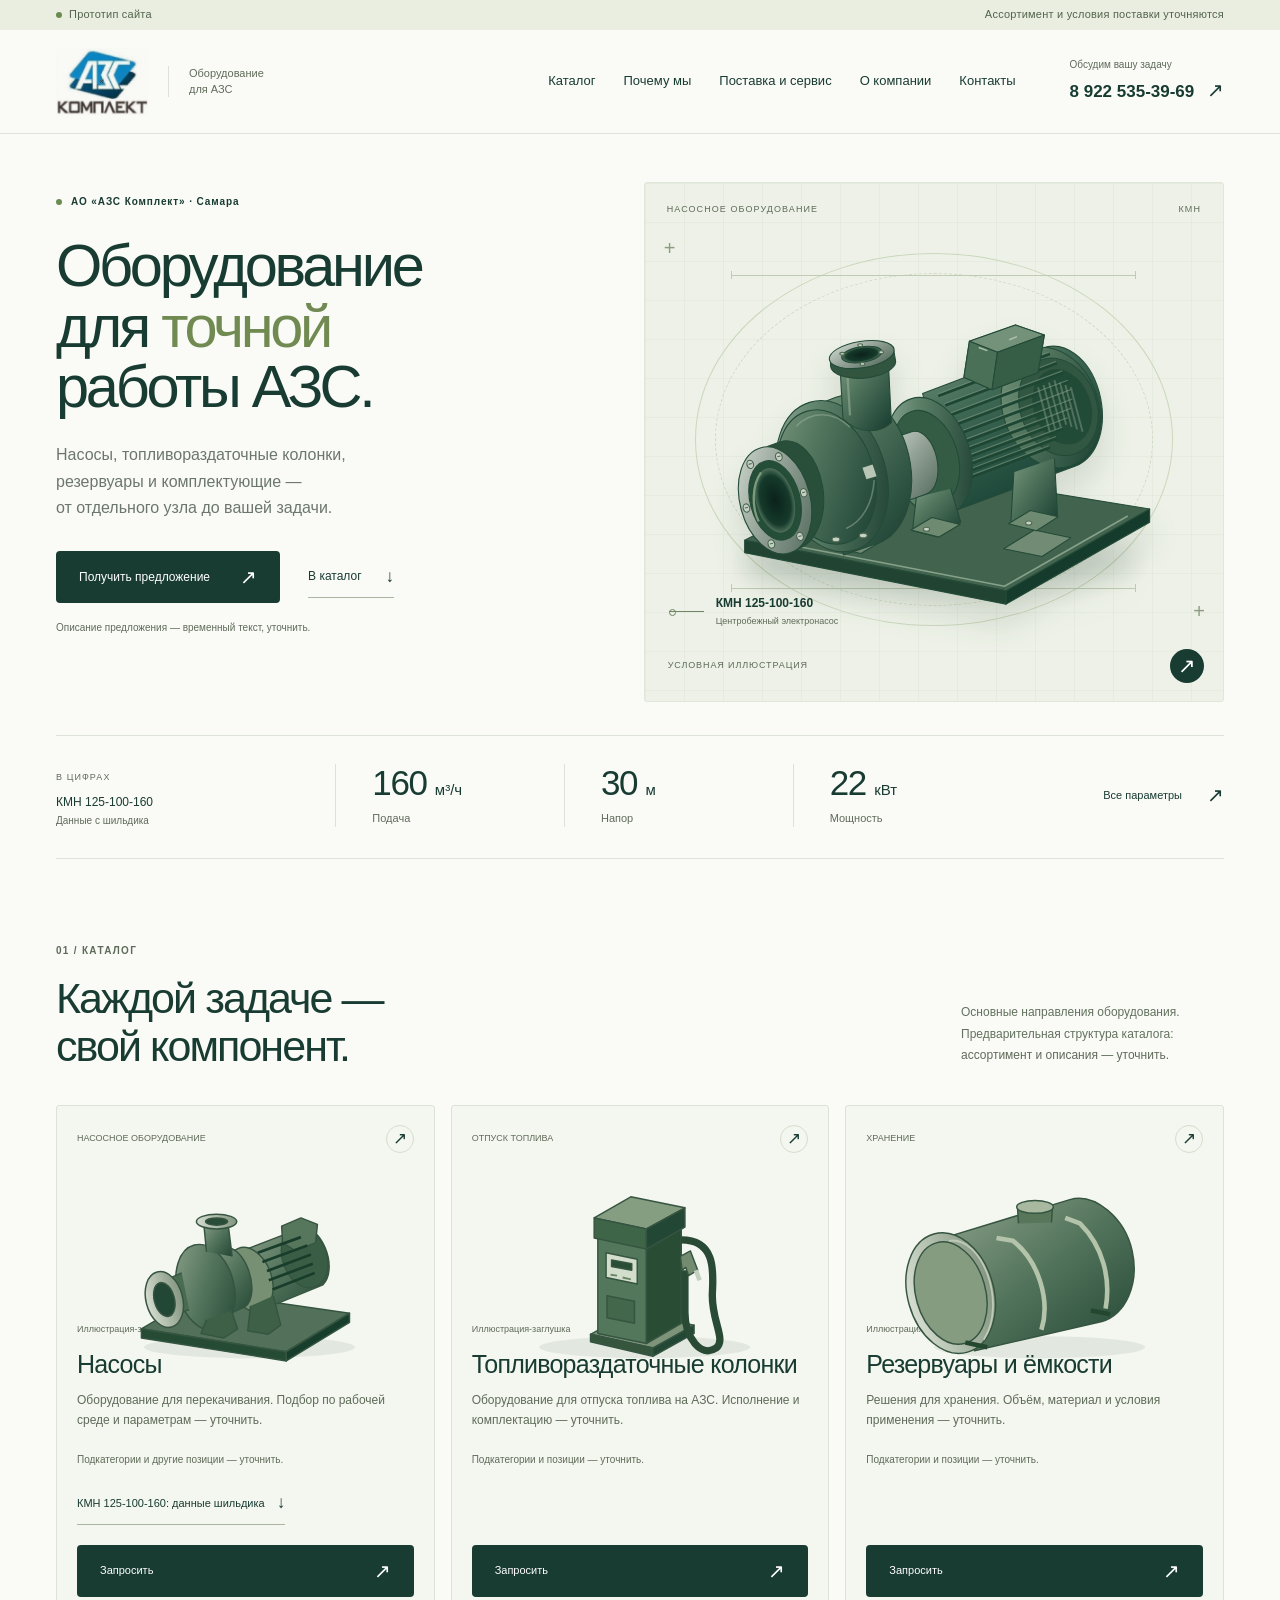
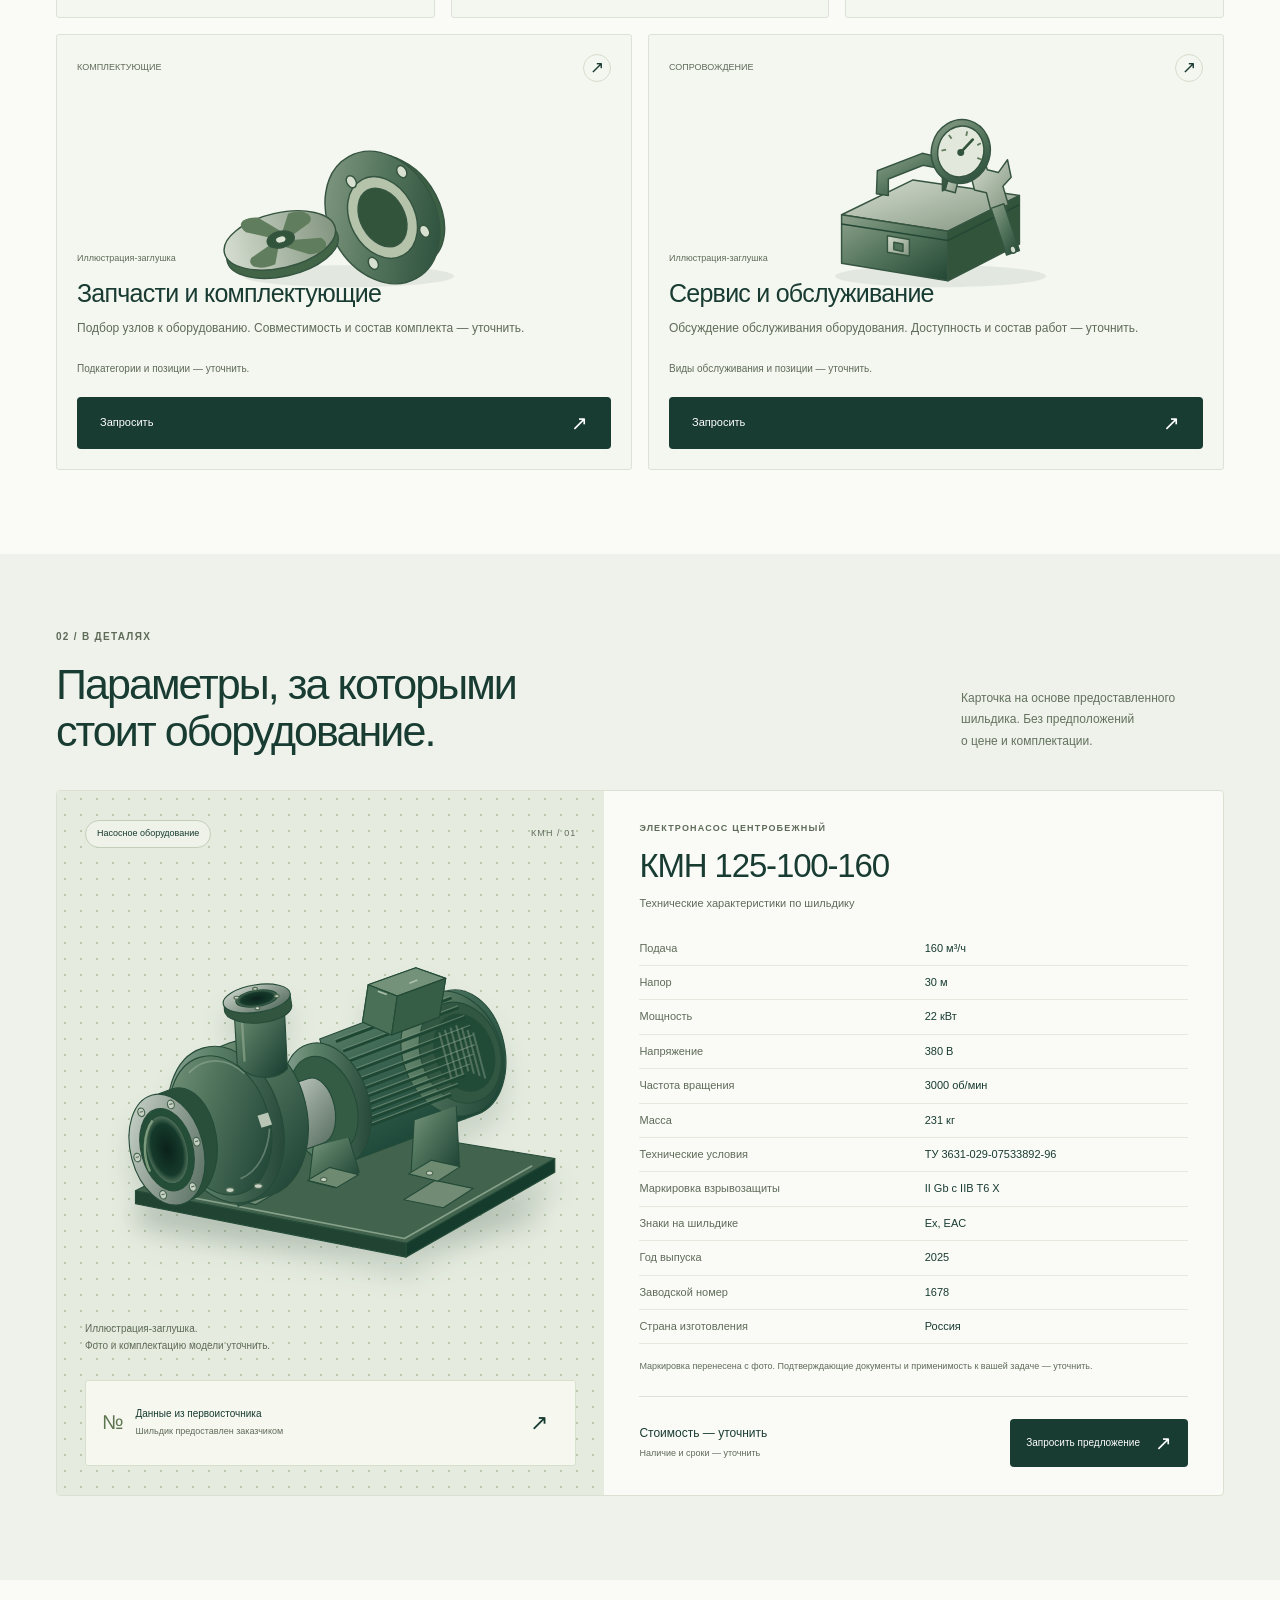
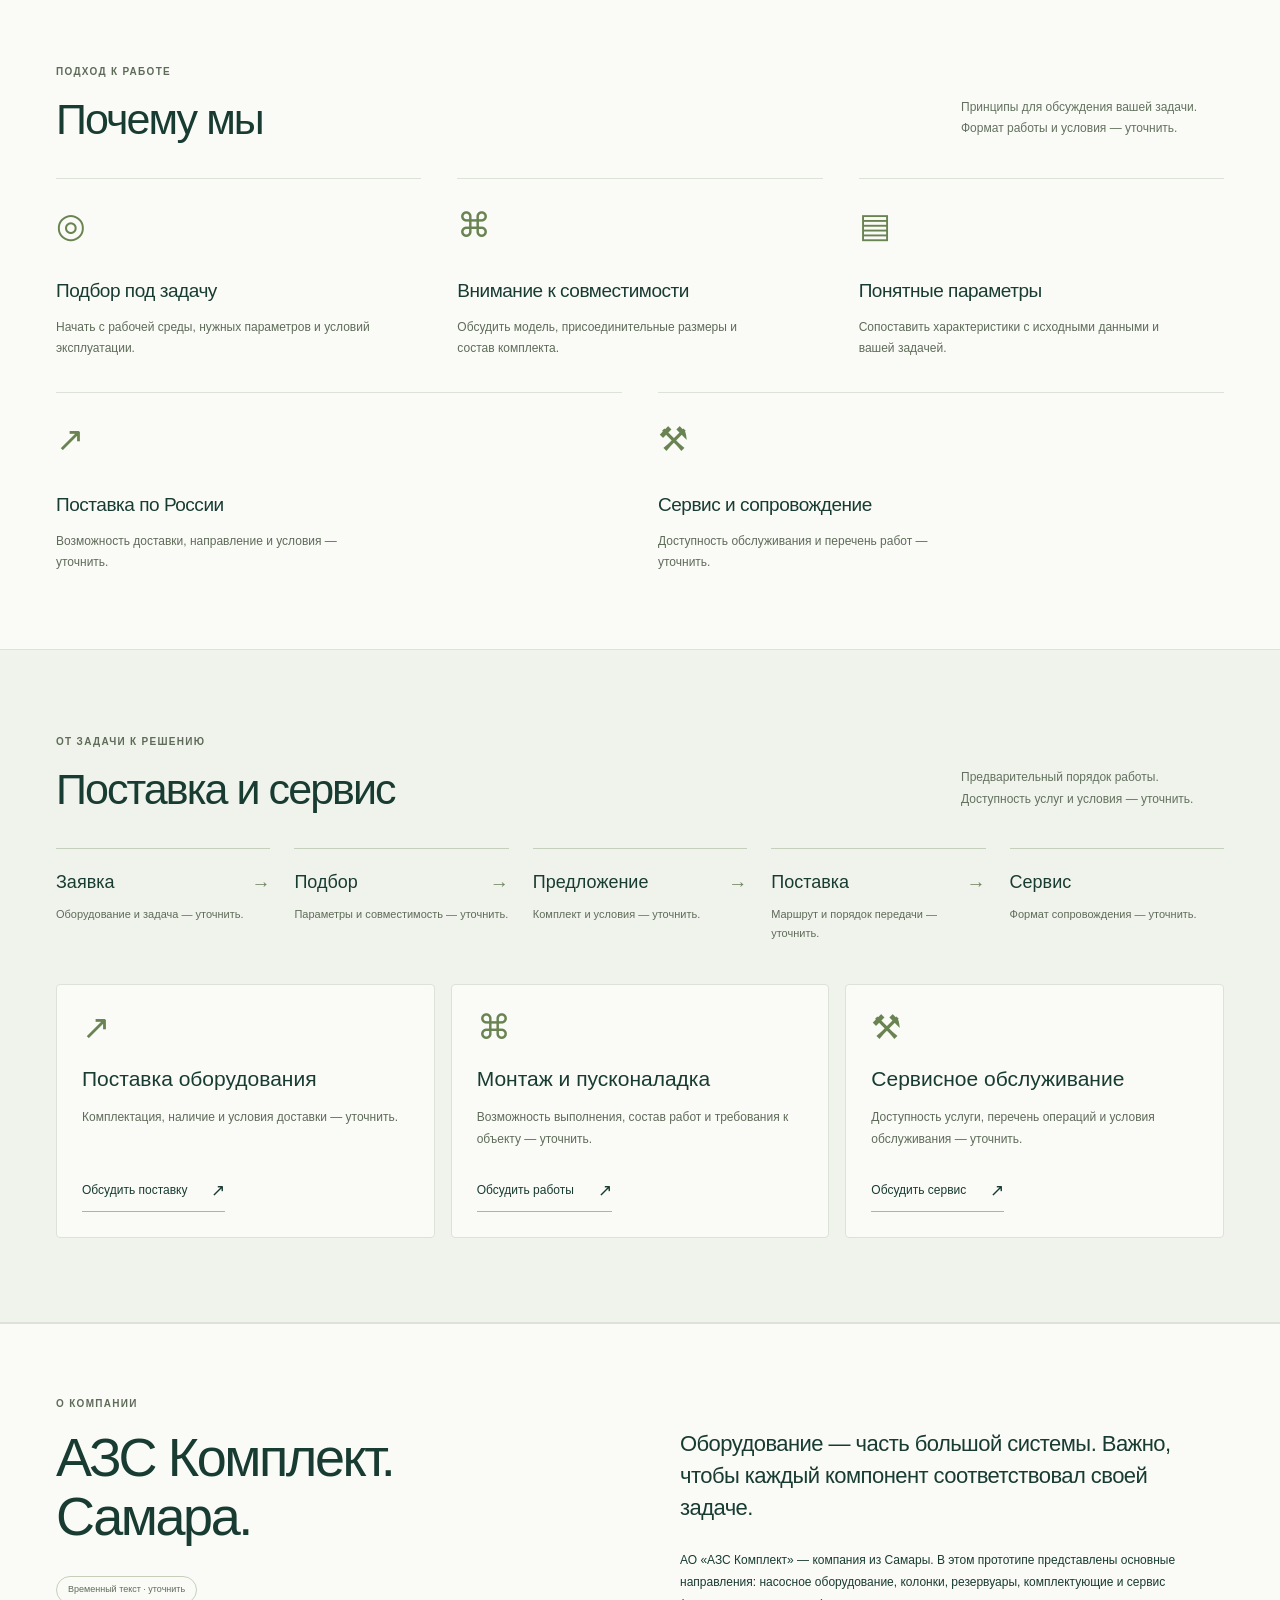
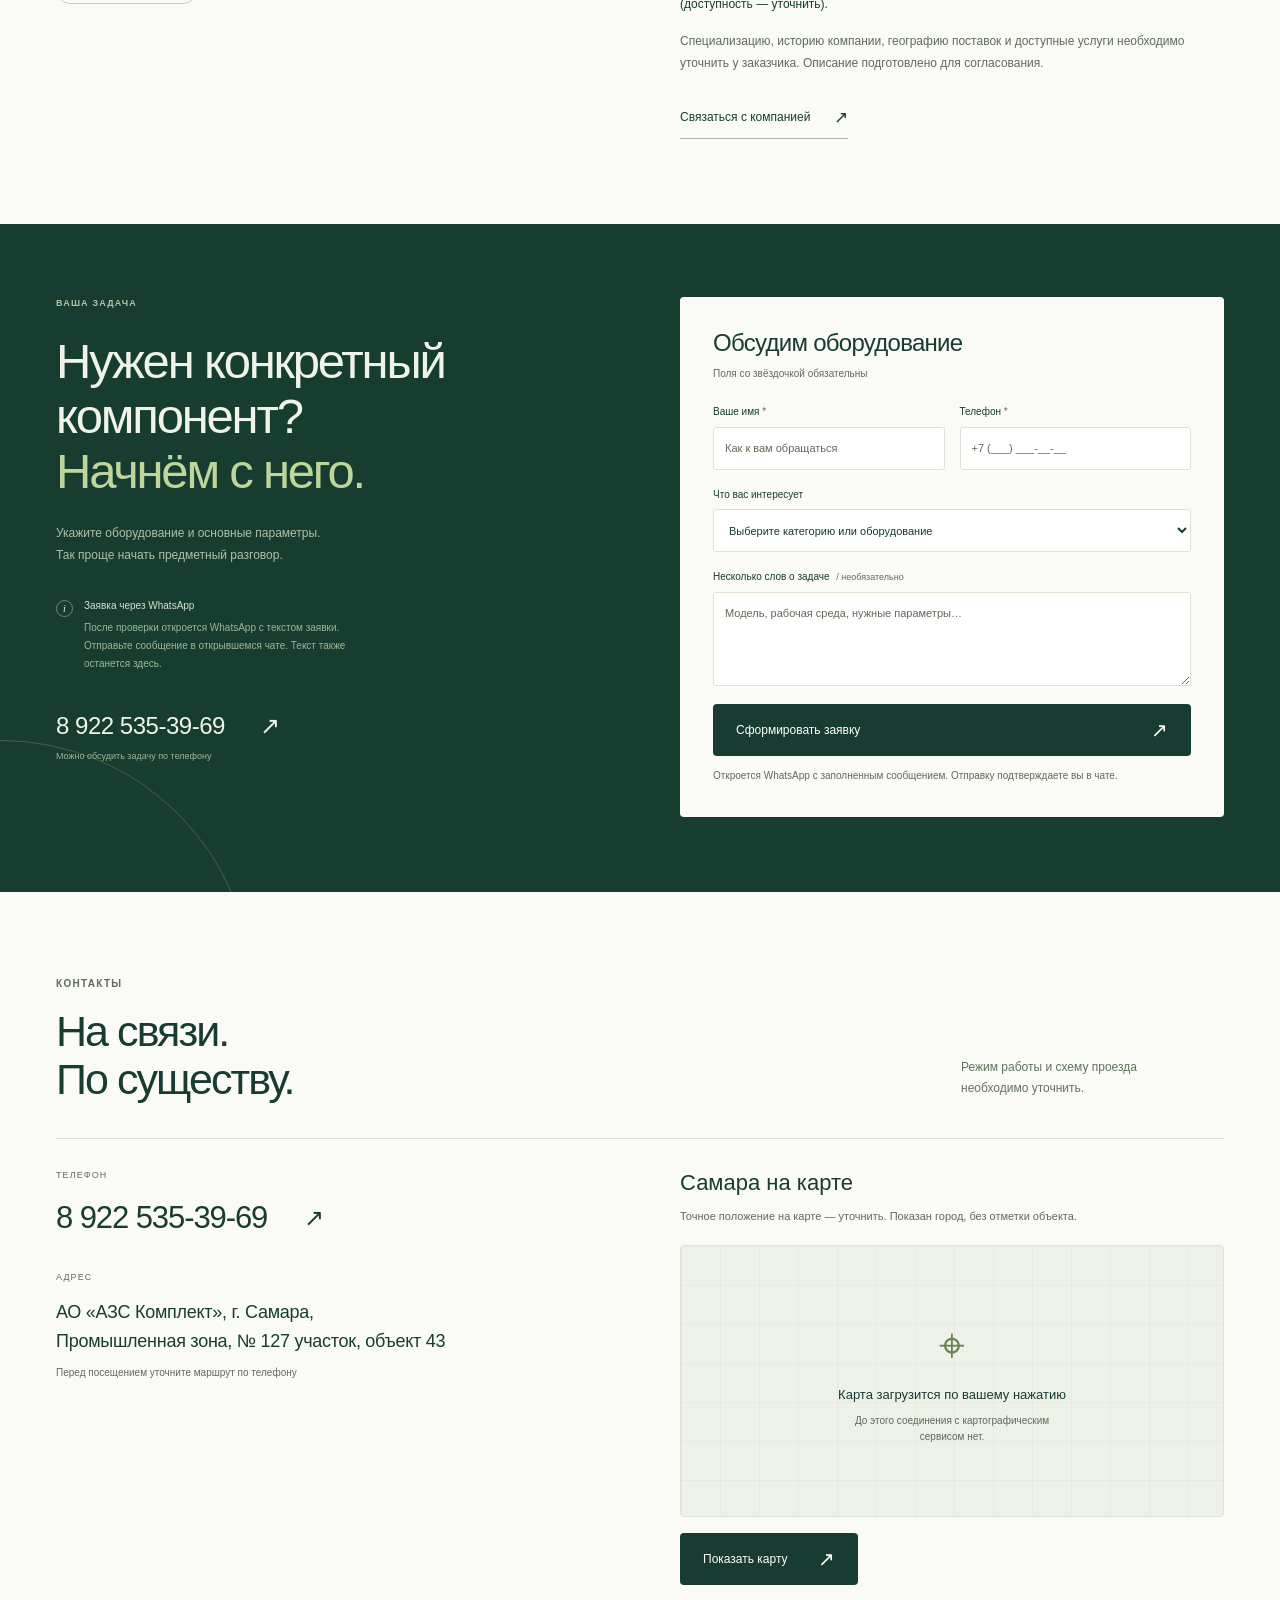
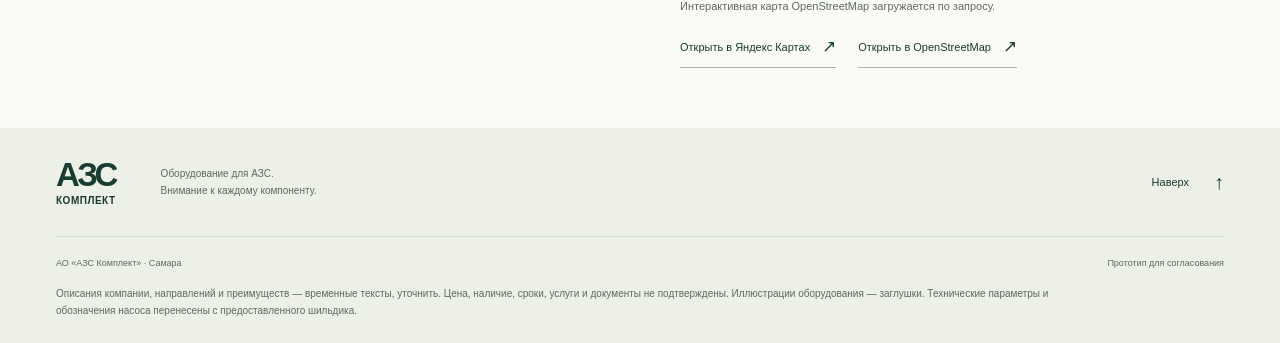
==== commit 50fe5747: "codex v2" ====
--- a/codex/index.html
+++ b/codex/index.html
@@ -5,9 +5,11 @@
   <meta name="viewport" content="width=device-width, initial-scale=1">
   <meta name="description" content="Прототип каталога АО «АЗС Комплект», Самара. Оборудование для АЗС, насосы, колонки, резервуары и запчасти. Параметры насоса КМН 125-100-160.">
   <meta name="color-scheme" content="light">
-  <meta http-equiv="Content-Security-Policy" content="default-src 'self' file:; script-src 'self' file:; style-src 'self' file:; img-src 'self' file: data:; connect-src 'none'; font-src 'none'; object-src 'none'; base-uri 'none'; form-action 'none'">
-  <title>АЗС Комплект — оборудование для АЗС и нефтебаз</title>
-  <link rel="icon" href="assets/logo.png" type="image/png">
+  <meta http-equiv="Content-Security-Policy" content="default-src 'self' file:; script-src 'self' file:; style-src 'self' file:; img-src 'self' file: data:; connect-src 'none'; font-src 'none'; frame-src https://www.openstreetmap.org; object-src 'none'; base-uri 'none'; form-action 'none'">
+  <title>АЗС Комплект — оборудование для АЗС</title>
+  <link rel="icon" href="assets/favicon.ico" type="image/x-icon" sizes="16x16 32x32 48x48 64x64">
+  <link rel="icon" href="assets/favicon-32.png" type="image/png" sizes="32x32">
+  <link rel="apple-touch-icon" href="assets/apple-touch-icon.png" sizes="180x180">
   <link rel="stylesheet" href="css/styles.css">
   <script src="js/main.js" defer></script>
 </head>
@@ -17,12 +19,12 @@
 
   <header class="site-header">
     <div class="container header-inner">
-      <a class="brand" href="#" aria-label="АО «АЗС Комплект» — на главную"><img src="assets/logo.png" width="203" height="149" alt="АЗС Комплект"><span>Оборудование<br>для АЗС и нефтебаз</span></a>
+      <a class="brand" href="#" aria-label="АО «АЗС Комплект» — на главную"><img src="assets/logo.png" width="203" height="149" alt="АЗС Комплект"><span>Оборудование<br>для АЗС</span></a>
       <button class="menu-toggle" id="menu-toggle" type="button" aria-label="Открыть меню" aria-expanded="false" aria-controls="site-nav"><span></span><span></span></button>
       <nav class="site-nav" id="site-nav" aria-label="Основное меню">
-        <a href="#catalog">Каталог</a><a href="#advantages">Подход к работе</a><a href="#about">О компании</a><a href="#contacts">Контакты</a>
+        <a href="#catalog">Каталог</a><a href="#advantages">Почему мы</a><a href="#supply">Поставка и сервис</a><a href="#about">О компании</a><a href="#contacts">Контакты</a>
       </nav>
-      <a class="header-phone" href="tel:+79225353969"><span>Обсудим вашу задачу</span>8 922 535 39 69 <span class="phone-arrow" aria-hidden="true">↗</span></a>
+      <a class="header-phone" href="tel:+79225353969"><span>Обсудим вашу задачу</span>8 922 535-39-69 <span class="phone-arrow" aria-hidden="true">↗</span></a>
     </div>
   </header>
 
@@ -37,7 +39,7 @@
           <p class="temporary-note">Описание предложения — временный текст, уточнить.</p>
         </div>
         <div class="hero-visual">
-          <div class="drawing-topline"><span>НАСОСНОЕ ОБОРУДОВАНИЕ</span><span>01 / 04</span></div>
+          <div class="drawing-topline"><span>НАСОСНОЕ ОБОРУДОВАНИЕ</span><span>КМН</span></div>
           <span class="technical-cross cross-one" aria-hidden="true">+</span><span class="technical-cross cross-two" aria-hidden="true">+</span>
           <div class="drawing-circle" aria-hidden="true"></div>
           <span class="drawing-guide guide-top" aria-hidden="true"></span><span class="drawing-guide guide-bottom" aria-hidden="true"></span>
@@ -59,10 +61,47 @@
       <div class="container">
         <div class="section-heading"><div><p class="eyebrow section-number">01 / КАТАЛОГ</p><h2 id="catalog-title">Каждой задаче —<br>свой компонент.</h2></div><p class="section-intro">Основные направления оборудования.<br>Предварительная структура каталога:<br><span class="muted">ассортимент и описания — уточнить.</span></p></div>
         <div class="category-grid">
-          <a class="category-card" href="#pump"><div class="category-top"><span>01</span><span class="round-arrow" aria-hidden="true">↗</span></div><div class="category-art"><img src="assets/category-pumps.svg" width="320" height="210" loading="lazy" alt="Схематичная заглушка: насос"></div><span class="image-caption">Иллюстрация-заглушка</span><h3>Насосы</h3><p>Центробежные насосы<br>и насосные агрегаты</p><span class="category-bottom">Смотреть КМН 125-100-160 <span aria-hidden="true">→</span></span></a>
-          <a class="category-card" href="#request" data-category="Колонки"><div class="category-top"><span>02</span><span class="round-arrow" aria-hidden="true">↗</span></div><div class="category-art"><img src="assets/category-dispensers.svg" width="320" height="210" loading="lazy" alt="Схематичная заглушка: топливораздаточная колонка"></div><span class="image-caption">Иллюстрация-заглушка</span><h3>Колонки</h3><p>Топливораздаточное<br>оборудование для АЗС</p><span class="category-bottom">Обсудить подбор <span aria-hidden="true">→</span></span></a>
-          <a class="category-card" href="#request" data-category="Резервуары"><div class="category-top"><span>03</span><span class="round-arrow" aria-hidden="true">↗</span></div><div class="category-art"><img src="assets/category-tanks.svg" width="320" height="210" loading="lazy" alt="Схематичная заглушка: горизонтальный резервуар"></div><span class="image-caption">Иллюстрация-заглушка</span><h3>Резервуары</h3><p>Резервуары и оборудование<br>для хранения топлива</p><span class="category-bottom">Обсудить подбор <span aria-hidden="true">→</span></span></a>
-          <a class="category-card" href="#request" data-category="Запчасти"><div class="category-top"><span>04</span><span class="round-arrow" aria-hidden="true">↗</span></div><div class="category-art"><img src="assets/category-parts.svg" width="320" height="210" loading="lazy" alt="Схематичная заглушка: фланец и крыльчатка"></div><span class="image-caption">Иллюстрация-заглушка</span><h3>Запчасти</h3><p>Узлы и комплектующие<br>для вашего оборудования</p><span class="category-bottom">Обсудить подбор <span aria-hidden="true">→</span></span></a>
+          <article class="category-card" aria-labelledby="category-pumps-title">
+            <div class="category-top"><span>НАСОСНОЕ ОБОРУДОВАНИЕ</span><span class="round-arrow" aria-hidden="true">↗</span></div>
+            <div class="category-art"><img src="assets/category-pumps.svg" width="320" height="210" loading="lazy" alt="Схематичная заглушка: насос"></div>
+            <span class="image-caption">Иллюстрация-заглушка</span><h3 id="category-pumps-title">Насосы</h3>
+            <p>Оборудование для перекачивания. Подбор по рабочей среде и параметрам — уточнить.</p>
+            <p class="category-detail">Подкатегории и другие позиции — уточнить.</p>
+            <a class="text-link category-model" href="#pump">КМН 125-100-160: данные шильдика <span aria-hidden="true">↓</span></a>
+            <a class="button button-primary category-request" href="#request" data-category="Насосы" aria-label="Запросить: Насосы">Запросить <span aria-hidden="true">↗</span></a>
+          </article>
+          <article class="category-card" aria-labelledby="category-dispensers-title">
+            <div class="category-top"><span>ОТПУСК ТОПЛИВА</span><span class="round-arrow" aria-hidden="true">↗</span></div>
+            <div class="category-art"><img src="assets/category-dispensers.svg" width="320" height="210" loading="lazy" alt="Схематичная заглушка: топливораздаточная колонка"></div>
+            <span class="image-caption">Иллюстрация-заглушка</span><h3 id="category-dispensers-title">Топливораздаточные колонки</h3>
+            <p>Оборудование для отпуска топлива на АЗС. Исполнение и комплектацию — уточнить.</p>
+            <p class="category-detail">Подкатегории и позиции — уточнить.</p>
+            <a class="button button-primary category-request" href="#request" data-category="Топливораздаточные колонки" aria-label="Запросить: Топливораздаточные колонки">Запросить <span aria-hidden="true">↗</span></a>
+          </article>
+          <article class="category-card" aria-labelledby="category-tanks-title">
+            <div class="category-top"><span>ХРАНЕНИЕ</span><span class="round-arrow" aria-hidden="true">↗</span></div>
+            <div class="category-art"><img src="assets/category-tanks.svg" width="320" height="210" loading="lazy" alt="Схематичная заглушка: горизонтальный резервуар"></div>
+            <span class="image-caption">Иллюстрация-заглушка</span><h3 id="category-tanks-title">Резервуары и ёмкости</h3>
+            <p>Решения для хранения. Объём, материал и условия применения — уточнить.</p>
+            <p class="category-detail">Подкатегории и позиции — уточнить.</p>
+            <a class="button button-primary category-request" href="#request" data-category="Резервуары и ёмкости" aria-label="Запросить: Резервуары и ёмкости">Запросить <span aria-hidden="true">↗</span></a>
+          </article>
+          <article class="category-card" aria-labelledby="category-parts-title">
+            <div class="category-top"><span>КОМПЛЕКТУЮЩИЕ</span><span class="round-arrow" aria-hidden="true">↗</span></div>
+            <div class="category-art"><img src="assets/category-parts.svg" width="320" height="210" loading="lazy" alt="Схематичная заглушка: фланец и крыльчатка"></div>
+            <span class="image-caption">Иллюстрация-заглушка</span><h3 id="category-parts-title">Запчасти и комплектующие</h3>
+            <p>Подбор узлов к оборудованию. Совместимость и состав комплекта — уточнить.</p>
+            <p class="category-detail">Подкатегории и позиции — уточнить.</p>
+            <a class="button button-primary category-request" href="#request" data-category="Запчасти и комплектующие" aria-label="Запросить: Запчасти и комплектующие">Запросить <span aria-hidden="true">↗</span></a>
+          </article>
+          <article class="category-card" aria-labelledby="category-service-title">
+            <div class="category-top"><span>СОПРОВОЖДЕНИЕ</span><span class="round-arrow" aria-hidden="true">↗</span></div>
+            <div class="category-art"><img src="assets/category-service.svg" width="360" height="240" loading="lazy" alt="Схематичная заглушка: инструменты и манометр"></div>
+            <span class="image-caption">Иллюстрация-заглушка</span><h3 id="category-service-title">Сервис и обслуживание</h3>
+            <p>Обсуждение обслуживания оборудования. Доступность и состав работ — уточнить.</p>
+            <p class="category-detail">Виды обслуживания и позиции — уточнить.</p>
+            <a class="button button-primary category-request" href="#request" data-category="Сервис и обслуживание" aria-label="Запросить: Сервис и обслуживание">Запросить <span aria-hidden="true">↗</span></a>
+          </article>
         </div>
       </div>
     </section>
@@ -91,36 +130,92 @@
     </section>
 
     <section class="section advantages-section" id="advantages" aria-labelledby="advantages-title">
-      <div class="container"><div class="section-heading"><div><p class="eyebrow section-number">03 / ПОДХОД К РАБОТЕ</p><h2 id="advantages-title">Начинаем с задачи.<br>Внимательны к деталям.</h2></div><p class="section-intro">Преимущества и формат работы —<br>временные тексты для согласования.<br><span class="muted">Условия и доступные услуги уточнить.</span></p></div>
+      <div class="container">
+        <div class="section-heading"><div><p class="eyebrow section-number">ПОДХОД К РАБОТЕ</p><h2 id="advantages-title">Почему мы</h2></div><p class="section-intro">Принципы для обсуждения вашей задачи.<br>Формат работы и условия — уточнить.</p></div>
         <div class="advantages-grid">
-          <article class="advantage"><span class="advantage-number">01</span><div class="line-icon" aria-hidden="true">◎</div><h3>Подбор под задачу</h3><p>Подача, напор, рабочая среда и условия эксплуатации — отправная точка для обсуждения оборудования.</p><span class="temporary-note">Предлагаемый подход · уточнить</span></article>
-          <article class="advantage"><span class="advantage-number">02</span><div class="line-icon" aria-hidden="true">⌘</div><h3>Внимание к совместимости</h3><p>Модель, присоединительные размеры и комплектация — детали, которые важно проверить до заказа.</p><span class="temporary-note">Предлагаемый подход · уточнить</span></article>
-          <article class="advantage"><span class="advantage-number">03</span><div class="line-icon" aria-hidden="true">▤</div><h3>Понятные параметры</h3><p>Характеристики по исходным данным. Состав документации и условия поставки согласуются отдельно.</p><span class="temporary-note">Предлагаемый подход · уточнить</span></article>
+          <article class="advantage"><div class="line-icon" aria-hidden="true">◎</div><h3>Подбор под задачу</h3><p>Начать с рабочей среды, нужных параметров и условий эксплуатации.</p></article>
+          <article class="advantage"><div class="line-icon" aria-hidden="true">⌘</div><h3>Внимание к совместимости</h3><p>Обсудить модель, присоединительные размеры и состав комплекта.</p></article>
+          <article class="advantage"><div class="line-icon" aria-hidden="true">▤</div><h3>Понятные параметры</h3><p>Сопоставить характеристики с исходными данными и вашей задачей.</p></article>
+          <article class="advantage"><div class="line-icon" aria-hidden="true">↗</div><h3>Поставка по России</h3><p>Возможность доставки, направление и условия — уточнить.</p></article>
+          <article class="advantage"><div class="line-icon" aria-hidden="true">⚒</div><h3>Сервис и сопровождение</h3><p>Доступность обслуживания и перечень работ — уточнить.</p></article>
+        </div>
+      </div>
+    </section>
+
+    <section class="section supply-section" id="supply" aria-labelledby="supply-title">
+      <div class="container">
+        <div class="section-heading"><div><p class="eyebrow section-number">ОТ ЗАДАЧИ К РЕШЕНИЮ</p><h2 id="supply-title">Поставка и сервис</h2></div><p class="section-intro">Предварительный порядок работы.<br>Доступность услуг и условия — уточнить.</p></div>
+        <ol class="work-steps" aria-label="Предлагаемые этапы работы">
+          <li><h3>Заявка</h3><p>Оборудование и задача — уточнить.</p><span aria-hidden="true">→</span></li>
+          <li><h3>Подбор</h3><p>Параметры и совместимость — уточнить.</p><span aria-hidden="true">→</span></li>
+          <li><h3>Предложение</h3><p>Комплект и условия — уточнить.</p><span aria-hidden="true">→</span></li>
+          <li><h3>Поставка</h3><p>Маршрут и порядок передачи — уточнить.</p><span aria-hidden="true">→</span></li>
+          <li><h3>Сервис</h3><p>Формат сопровождения — уточнить.</p></li>
+        </ol>
+        <div class="services-grid">
+          <article class="service-card"><span class="line-icon" aria-hidden="true">↗</span><h3>Поставка оборудования</h3><p>Комплектация, наличие и условия доставки — уточнить.</p><a class="text-link" href="#request" data-category="Поставка оборудования">Обсудить поставку <span aria-hidden="true">↗</span></a></article>
+          <article class="service-card"><span class="line-icon" aria-hidden="true">⌘</span><h3>Монтаж и пусконаладка</h3><p>Возможность выполнения, состав работ и требования к объекту — уточнить.</p><a class="text-link" href="#request" data-category="Монтаж и пусконаладка">Обсудить работы <span aria-hidden="true">↗</span></a></article>
+          <article class="service-card"><span class="line-icon" aria-hidden="true">⚒</span><h3>Сервисное обслуживание</h3><p>Доступность услуги, перечень операций и условия обслуживания — уточнить.</p><a class="text-link" href="#request" data-category="Сервис и обслуживание">Обсудить сервис <span aria-hidden="true">↗</span></a></article>
         </div>
       </div>
     </section>
 
     <section class="section about-section" id="about" aria-labelledby="about-title"><div class="container about-grid">
-      <div><p class="eyebrow section-number">04 / О КОМПАНИИ</p><h2 id="about-title">АЗС Комплект.<br>Самара.</h2><span class="pill temporary-pill">Временный текст · уточнить</span></div>
-      <div class="about-copy"><p class="about-lead">Оборудование — часть большой системы. Важно, чтобы каждый компонент соответствовал своей задаче.</p><p>АО «АЗС Комплект» — компания из Самары. В этом прототипе представлены основные направления: насосное оборудование, колонки, резервуары и комплектующие.</p><p class="muted">Специализацию, историю компании, географию поставок и доступные услуги необходимо уточнить у заказчика. Описание подготовлено для согласования.</p><a class="text-link" href="#contacts">Связаться с компанией <span aria-hidden="true">↗</span></a></div>
+      <div><p class="eyebrow section-number">О КОМПАНИИ</p><h2 id="about-title">АЗС Комплект.<br>Самара.</h2><span class="pill temporary-pill">Временный текст · уточнить</span></div>
+      <div class="about-copy"><p class="about-lead">Оборудование — часть большой системы. Важно, чтобы каждый компонент соответствовал своей задаче.</p><p>АО «АЗС Комплект» — компания из Самары. В этом прототипе представлены основные направления: насосное оборудование, колонки, резервуары, комплектующие и сервис (доступность — уточнить).</p><p class="muted">Специализацию, историю компании, географию поставок и доступные услуги необходимо уточнить у заказчика. Описание подготовлено для согласования.</p><a class="text-link" href="#contacts">Связаться с компанией <span aria-hidden="true">↗</span></a></div>
     </div></section>
 
     <section class="request-section" id="request" aria-labelledby="request-title"><div class="container request-grid">
-      <div class="request-copy"><p class="eyebrow">05 / ВАША ЗАДАЧА</p><h2 id="request-title">Нужен конкретный<br>компонент?<br><em>Начнём с него.</em></h2><p>Укажите оборудование и основные параметры.<br>Так проще начать предметный разговор.</p><div class="demo-callout"><span class="demo-symbol" aria-hidden="true">i</span><p><strong>Это демонстрационная форма</strong>Данные проверяются только в браузере,<br>не сохраняются и никуда не отправляются.</p></div><a class="request-phone" href="tel:+79225353969">8 922 535 39 69 <span aria-hidden="true">↗</span></a><span class="request-phone-caption">Для реального обращения позвоните нам</span></div>
+      <div class="request-copy">
+        <p class="eyebrow">ВАША ЗАДАЧА</p><h2 id="request-title">Нужен конкретный<br>компонент?<br><em>Начнём с него.</em></h2>
+        <p>Укажите оборудование и основные параметры.<br>Так проще начать предметный разговор.</p>
+        <div class="demo-callout"><span class="demo-symbol" aria-hidden="true">i</span><p><strong>Заявка через WhatsApp</strong>После проверки откроется WhatsApp с текстом заявки. Отправьте сообщение в открывшемся чате. Текст также останется здесь.</p></div>
+        <a class="request-phone" href="tel:+79225353969">8 922 535-39-69 <span aria-hidden="true">↗</span></a><span class="request-phone-caption">Можно обсудить задачу по телефону</span>
+      </div>
       <form class="request-form" id="request-form" novalidate aria-describedby="form-demo-note">
-        <h3>Обсудим оборудование</h3><p class="form-intro" id="form-demo-note">Демо-заявка · поля со звёздочкой обязательны</p>
-        <div class="form-row"><div class="field"><label for="name">Ваше имя <span aria-hidden="true">*</span></label><input id="name" name="name" type="text" placeholder="Как к вам обращаться" autocomplete="off" minlength="2" maxlength="80" required aria-describedby="name-error"><span class="field-error" id="name-error"></span></div><div class="field"><label for="phone">Телефон <span aria-hidden="true">*</span></label><input id="phone" name="phone" type="tel" placeholder="+7 (___) ___-__-__" inputmode="tel" autocomplete="off" maxlength="30" required aria-describedby="phone-error"><span class="field-error" id="phone-error"></span></div></div>
-        <div class="field"><label for="equipment">Что вас интересует</label><select id="equipment" name="equipment"><option value="">Выберите оборудование</option value="КМН 125-100-160">Насос КМН 125-100-160</option value="Насосы">Другие насосы</option><option value="Колонки">Топливораздаточные колонки</option><option value="Резервуары">Резервуары</option><option value="Запчасти">Запчасти и комплектующие</option><option value="Другое">Другое оборудование</option></select></div>
+        <h3>Обсудим оборудование</h3><p class="form-intro" id="form-demo-note">Поля со звёздочкой обязательны</p>
+        <div class="form-row">
+          <div class="field"><label for="name">Ваше имя <span aria-hidden="true">*</span></label><input id="name" name="name" type="text" placeholder="Как к вам обращаться" autocomplete="name" minlength="2" maxlength="80" required aria-describedby="name-error"><span class="field-error" id="name-error"></span></div>
+          <div class="field"><label for="phone">Телефон <span aria-hidden="true">*</span></label><input id="phone" name="phone" type="tel" placeholder="+7 (___) ___-__-__" inputmode="tel" autocomplete="tel" maxlength="30" required aria-describedby="phone-error"><span class="field-error" id="phone-error"></span></div>
+        </div>
+        <div class="field"><label for="equipment">Что вас интересует</label><select id="equipment" name="equipment">
+          <option value="">Выберите категорию или оборудование</option><option value="КМН 125-100-160">Насос КМН 125-100-160</option><option value="Насосы">Насосы</option><option value="Топливораздаточные колонки">Топливораздаточные колонки</option><option value="Резервуары и ёмкости">Резервуары и ёмкости</option><option value="Запчасти и комплектующие">Запчасти и комплектующие</option><option value="Сервис и обслуживание">Сервис и обслуживание</option><option value="Поставка оборудования">Поставка оборудования</option><option value="Монтаж и пусконаладка">Монтаж и пусконаладка</option><option value="Другое">Другое / уточнить</option>
+        </select></div>
         <div class="field"><label for="message">Несколько слов о задаче <span class="optional">/ необязательно</span></label><textarea id="message" name="message" rows="3" maxlength="2000" placeholder="Модель, рабочая среда, нужные параметры…"></textarea></div>
-        <button class="button button-primary submit-button" type="submit">Подготовить заявку <span aria-hidden="true">↗</span></button><p class="form-footnote">Кнопка проверяет заполнение. Отправки менеджеру нет.</p><div class="form-status" id="form-status" role="status" aria-live="polite" hidden></div>
-        <noscript><p class="no-script-note">Для проверки формы включите JavaScript. Связаться с компанией можно по телефону выше.</p></noscript>
+        <button class="button button-primary submit-button" type="submit">Сформировать заявку <span aria-hidden="true">↗</span></button>
+        <p class="form-footnote">Откроется WhatsApp с заполненным сообщением. Отправку подтверждаете вы в чате.</p>
+        <p class="form-status" id="form-status" role="status" aria-live="polite" aria-atomic="true" hidden></p>
+        <div class="request-result" id="request-result" role="region" aria-labelledby="result-title" tabindex="-1" hidden>
+          <h4 id="result-title">Заявка сформирована</h4><pre id="request-text" class="request-text"></pre>
+          <div class="result-actions"><a class="button button-primary" id="whatsapp-link" target="_blank" rel="noopener noreferrer">Написать в WhatsApp <span aria-hidden="true">↗</span></a><a class="button button-secondary" id="call-link" href="tel:+79225353969">Позвонить <span aria-hidden="true">↗</span></a></div>
+          <p class="result-note">Если новая вкладка не открылась, нажмите «Написать в WhatsApp». Проверьте текст и отправьте его в чате.</p>
+        </div>
+        <noscript><p class="no-script-note">Для формирования заявки включите JavaScript или позвоните по номеру 8 922 535-39-69.</p></noscript>
       </form>
     </div></section>
 
-    <section class="section contacts-section" id="contacts" aria-labelledby="contacts-title"><div class="container"><div class="section-heading"><div><p class="eyebrow section-number">06 / КОНТАКТЫ</p><h2 id="contacts-title">На связи.<br>По существу.</h2></div><p class="section-intro">Контакты предоставлены заказчиком.<br>Режим работы и схему проезда<br>необходимо уточнить.</p></div><div class="contacts-grid"><div class="contact-block"><span class="tiny-label">ТЕЛЕФОН</span><a class="contact-phone" href="tel:+79225353969">8 922 535 39 69 <span aria-hidden="true">↗</span></a><span class="muted">АО «АЗС Комплект»</span></div><div class="contact-block address-block"><span class="tiny-label">АДРЕС</span><address>г. Самара, Промышленная зона,<br>№ 127 участок, объект 43</address><span class="muted">Перед посещением уточните маршрут по телефону</span></div></div></div></section>
+    <section class="section contacts-section" id="contacts" aria-labelledby="contacts-title">
+      <div class="container">
+        <div class="section-heading"><div><p class="eyebrow section-number">КОНТАКТЫ</p><h2 id="contacts-title">На связи.<br>По существу.</h2></div><p class="section-intro">Режим работы и схему проезда<br>необходимо уточнить.</p></div>
+        <div class="contacts-grid">
+          <div class="contact-details">
+            <div class="contact-block"><span class="tiny-label">ТЕЛЕФОН</span><a class="contact-phone" href="tel:+79225353969">8 922 535-39-69 <span aria-hidden="true">↗</span></a></div>
+            <div class="contact-block address-block"><span class="tiny-label">АДРЕС</span><address>АО «АЗС Комплект», г. Самара,<br>Промышленная зона, № 127 участок, объект 43</address><span class="muted">Перед посещением уточните маршрут по телефону</span></div>
+          </div>
+          <div class="map-block" aria-labelledby="map-title">
+            <h3 id="map-title">Самара на карте</h3><p class="map-note">Точное положение на карте — уточнить. Показан город, без отметки объекта.</p>
+            <div class="map-container" id="map-container"><div class="map-placeholder" id="map-placeholder"><span class="map-symbol" aria-hidden="true">⌖</span><p>Карта загрузится по вашему нажатию</p><span>До этого соединения с картографическим сервисом нет.</span></div></div>
+            <button type="button" class="button button-primary map-load" id="map-load" aria-controls="map-container" aria-describedby="map-status">Показать карту <span aria-hidden="true">↗</span></button>
+            <p class="map-status" id="map-status" role="status" aria-live="polite" aria-atomic="true">Интерактивная карта OpenStreetMap загружается по запросу.</p>
+            <div class="map-links"><a class="text-link" href="https://yandex.ru/maps/?text=Самара%2C%20Промышленная%20зона%2C%20127%20участок" target="_blank" rel="noopener noreferrer">Открыть в Яндекс Картах <span aria-hidden="true">↗</span></a><a class="text-link" href="https://www.openstreetmap.org/#map=11/53.225/50.15" target="_blank" rel="noopener noreferrer">Открыть в OpenStreetMap <span aria-hidden="true">↗</span></a></div>
+            <noscript><p class="map-note">Для встроенной карты нужен JavaScript. Карту можно открыть по ссылкам выше.</p></noscript>
+          </div>
+        </div>
+      </div>
+    </section>
   </main>
 
-  <footer class="site-footer"><div class="container"><div class="footer-top"><a class="footer-wordmark" href="#">АЗС<span>КОМПЛЕКТ</span></a><p>Оборудование для АЗС и нефтебаз.<br>Внимание к каждому компоненту.</p><a class="back-top" href="#">Наверх <span aria-hidden="true">↑</span></a></div><div class="footer-bottom"><span>АО «АЗС Комплект» · Самара</span><span>Прототип для согласования</span></div><p class="footer-disclaimer">Описания компании, направлений и преимуществ — временные тексты, уточнить. Цена, наличие, сроки, услуги и документы не подтверждены. Иллюстрации оборудования — заглушки. Технические параметры и обозначения насоса перенесены с предоставленного шильдика.</p></div></footer>
+  <footer class="site-footer"><div class="container"><div class="footer-top"><a class="footer-wordmark" href="#">АЗС<span>КОМПЛЕКТ</span></a><p>Оборудование для АЗС.<br>Внимание к каждому компоненту.</p><a class="back-top" href="#">Наверх <span aria-hidden="true">↑</span></a></div><div class="footer-bottom"><span>АО «АЗС Комплект» · Самара</span><span>Прототип для согласования</span></div><p class="footer-disclaimer">Описания компании, направлений и преимуществ — временные тексты, уточнить. Цена, наличие, сроки, услуги и документы не подтверждены. Иллюстрации оборудования — заглушки. Технические параметры и обозначения насоса перенесены с предоставленного шильдика.</p></div></footer>
 
   <dialog class="plate-dialog" id="plate-dialog" aria-labelledby="plate-title"><div class="dialog-heading"><div><span class="eyebrow">ИСХОДНЫЕ ДАННЫЕ</span><h2 id="plate-title">Шильдик насоса</h2></div><button type="button" class="dialog-close" data-close-plate aria-label="Закрыть фото шильдика">×</button></div><img src="order-photo.jpg" width="1400" height="795" alt="Фото шильдика насоса КМН 125-100-160, заводской номер 1678. Все параметры приведены в таблице на странице."><p>Фото предоставлено заказчиком. Нажмите Esc или кнопку ×, чтобы закрыть.</p></dialog>
 </body>
--- a/codex/css/styles.css
+++ b/codex/css/styles.css
@@ -1,9 +1,691 @@
 :root{--paper:#fafbf7;--surface:#f0f3ec;--ink:#183b32;--muted:#5f6b59;--line:#dce2d8;--green:#315f45;--lime:#d4e4a9;--radius:4px;--font:Arial,Helvetica,sans-serif}
-*{box-sizing:border-box}html{scroll-behavior:smooth;scroll-padding-top:30px}body{margin:0;background:var(--paper);color:var(--ink);font-family:var(--font);font-size:15px;line-height:1.55;-webkit-font-smoothing:antialiased}button,input,select,textarea{font:inherit}button,a,input,textarea,select{-webkit-tap-highlight-color:transparent}button,a{touch-action:manipulation}a{color:inherit;text-decoration:none}button{cursor:pointer}img{display:block;max-width:100%;height:auto}h1,h2,h3,p{margin:0}h1,h2,h3{font-weight:500;line-height:1.08}button:focus-visible,a:focus-visible{outline:3px solid #6f9163;outline-offset:5px}input:focus-visible,textarea:focus-visible,select:focus-visible{outline:2px solid var(--green);outline-offset:2px}[hidden]{display:none!important}.container{width:min(1296px,calc(100% - 112px));margin-inline:auto}.muted{color:var(--muted)}.visually-hidden{position:absolute;width:1px;height:1px;padding:0;margin:-1px;overflow:hidden;clip:rect(0,0,0,0);white-space:nowrap;border:0}.skip-link{position:fixed;top:-100px;left:20px;padding:12px 20px;background:var(--ink);color:white;z-index:50}.skip-link:focus{top:12px}.prototype-bar{background:#e9eee1;font-size:11px;color:#53644c;letter-spacing:.02em}.prototype-bar .container{display:flex;align-items:center;justify-content:space-between;min-height:30px;gap:15px}.prototype-label{display:flex;align-items:center;gap:7px}.status-dot{width:6px;height:6px;display:inline-block;background:#6c8b50;border-radius:50%;flex:none}.site-header{border-bottom:1px solid var(--line)}.header-inner{min-height:103px;display:flex;align-items:center;gap:38px}.brand{display:flex;align-items:center;gap:20px;flex-shrink:0}.brand img{width:92px;height:68px;object-fit:contain}.brand>span{font-size:11px;line-height:1.45;color:var(--muted);padding-left:20px;border-left:1px solid var(--line)}.site-nav{display:flex;gap:28px;align-items:center;margin-left:auto;font-size:13px}.site-nav a{padding:15px 0;position:relative}.site-nav a::after{content:"";position:absolute;bottom:8px;left:0;width:0;height:1px;background:var(--green);transition:width .2s}.site-nav a:hover::after{width:100%}.header-phone{font-weight:600;font-size:17px;white-space:nowrap;margin-left:16px}.header-phone>span:first-child{display:block;font-size:10px;font-weight:400;color:var(--muted);margin-bottom:3px}.phone-arrow{display:inline-block;margin-left:8px;font-size:20px;font-weight:400}.menu-toggle{display:none}.eyebrow{font-size:10px;letter-spacing:.13em;line-height:1.5;font-weight:600}.hero{padding:48px 0 0;overflow:hidden}.hero-grid{display:grid;grid-template-columns:1fr 1.05fr;gap:0 35px}.hero-copy{padding:12px 0 36px;position:relative;z-index:1}.hero-copy>.eyebrow{display:flex;align-items:center;gap:9px;letter-spacing:.09em;margin-bottom:27px}h1{font-size:clamp(52px,4.65vw,70px);letter-spacing:-.055em;line-height:1.02}h1 em{font-style:normal;color:#708a51}.hero-description{font-size:16px;line-height:1.65;color:#6c776c;margin-top:24px}.hero-actions{display:flex;align-items:center;gap:28px;margin-top:30px}.button{min-height:52px;padding:15px 22px;display:inline-flex;align-items:center;justify-content:space-between;gap:30px;line-height:1.35;font-size:12px;font-weight:500;border:1px solid transparent;border-radius:var(--radius);transition:background .2s,transform .2s}.button-primary{background:var(--ink);color:#fff}.button-primary:hover{background:#2e5945;transform:translateY(-2px)}.button>span{font-size:20px;line-height:1}.text-link{display:inline-flex;align-items:center;gap:24px;font-size:12px;border-bottom:1px solid #aab6a1;padding:7px 0}.text-link>span{font-size:17px}.text-link:hover{color:#6c8849}.temporary-note{color:#5f6b59;font-size:10px;line-height:1.5}.hero-copy>.temporary-note{margin-top:17px}.hero-visual{position:relative;background-color:#edf1e7;background-image:linear-gradient(#dfe6d880 1px,transparent 1px),linear-gradient(90deg,#dfe6d880 1px,transparent 1px);background-size:39px 39px;min-height:520px;margin:0 0 33px;border:1px solid #e0e6d9;overflow:hidden;border-radius:3px}.drawing-topline{position:absolute;inset:20px 22px auto;display:flex;justify-content:space-between;gap:10px;color:#5f6b59;font-size:9px;letter-spacing:.12em;z-index:2}.technical-cross{position:absolute;color:#8e9d7f;font-size:20px;font-weight:400;z-index:2}.cross-one{left:19px;top:50px}.cross-two{right:18px;bottom:74px}.drawing-circle{position:absolute;inset:70px 50px 75px;border:1px solid #cbd8bd;border-radius:50%}.drawing-circle::before{content:"";position:absolute;inset:19px;border:1px dashed #d0dac5;border-radius:50%}.drawing-guide{position:absolute;width:70%;height:1px;background:#bfccb1;left:15%}.guide-top{top:92px}.guide-bottom{bottom:112px}.drawing-guide::before,.drawing-guide::after{content:"";position:absolute;width:1px;height:8px;top:-4px;background:#bfccb1}.drawing-guide::before{left:0}.drawing-guide::after{right:0}.hero-pump{position:absolute;z-index:1;width:112%;max-width:none;left:-6%;top:60px;height:390px;object-fit:contain;filter:drop-shadow(0 20px 15px #213b2621)}.drawing-callout{position:absolute;left:24px;bottom:73px;display:flex;align-items:center;gap:12px;z-index:2}.drawing-callout>span{width:35px;height:1px;background:#708563}.drawing-callout>span::before{content:"";display:block;width:5px;height:5px;margin-top:-2px;border:1px solid #708563;border-radius:50%}.drawing-callout p{font-size:12px;font-weight:600;line-height:1.4}.drawing-callout small{font-weight:400;font-size:9px;display:block;color:#5f6b59;margin-top:4px}.visual-bottom{position:absolute;bottom:18px;left:23px;right:19px;display:flex;justify-content:space-between;align-items:center;font-size:9px;letter-spacing:.1em;color:#5f6b59}.visual-bottom a{display:grid;place-items:center;width:34px;height:34px;border-radius:50%;background:var(--ink);color:white;font-size:21px}.hero-specs{grid-column:1/-1;display:grid;grid-template-columns:1.25fr 1fr 1fr 1fr 1fr;align-items:center;padding:27px 0 30px;border-top:1px solid var(--line);border-bottom:1px solid var(--line);gap:26px}.tiny-label{font-size:9px;letter-spacing:.12em;font-weight:500}.spec-caption .tiny-label{color:var(--muted)}.spec-caption p{font-size:12px;margin-top:7px}.spec-caption p>span{display:block;font-size:10px;color:var(--muted);margin-top:1px}.hero-spec{border-left:1px solid var(--line);padding-left:36px}.hero-spec strong{display:block;font-size:35px;font-weight:400;letter-spacing:-.04em;line-height:1.1}.hero-spec strong>span{font-size:15px;letter-spacing:0}.hero-spec>span{font-size:11px;color:var(--muted);display:block;margin-top:8px}.spec-more{font-size:11px;display:flex;justify-content:flex-end;gap:25px;align-items:center}.spec-more>span{font-size:20px}.section{padding:84px 0}.section-heading{display:flex;justify-content:space-between;gap:32px;align-items:flex-end;margin-bottom:35px}.section-number{color:#5f6b59;margin-bottom:17px}.section h2{font-size:43px;letter-spacing:-.045em;line-height:1.1}.section-intro{font-size:12px;line-height:1.8;color:#63715e;min-width:263px;padding-bottom:3px}.category-grid{display:grid;grid-template-columns:repeat(4,1fr);gap:14px}.category-card{display:block;min-width:0;border:1px solid var(--line);background:#f4f6f0;padding:19px 20px 0;position:relative;border-radius:3px;transition:border-color .25s,background .25s,transform .25s}.category-card:hover{border-color:#8f9f7d;background:#eef2e6;transform:translateY(-4px)}.category-top{display:flex;justify-content:space-between;align-items:center;font-size:10px;color:#5f6b59}.round-arrow{display:grid;place-items:center;width:28px;height:28px;border:1px solid #d5decb;border-radius:50%;font-size:17px;color:var(--ink)}.category-art{height:158px;display:grid;place-items:center;position:relative;margin:9px -10px 3px}.category-art img{width:100%;height:100%;object-fit:contain;transition:transform .3s}.category-card:hover img{transform:translateY(-3px)}.image-caption{font-size:9px;color:#5f6b59}.category-card h3{font-size:23px;letter-spacing:-.03em;margin-top:13px}.category-card p{font-size:11px;line-height:1.7;color:#5f6b59;margin:11px 0 21px;min-height:37px}.category-bottom{display:flex;align-items:center;justify-content:space-between;border-top:1px solid var(--line);font-size:9px;gap:6px;padding:15px 0}.category-bottom>span{font-size:17px}.product-section{background:#eff2ea;padding-top:75px}.product-card{display:grid;grid-template-columns:1fr 1.13fr;background:var(--paper);border:1px solid #dae1d2;border-radius:4px;overflow:hidden}.product-visual{display:flex;flex-direction:column;position:relative;min-width:0;padding:29px 28px;background:#e5ebdf;overflow:hidden;background-image:radial-gradient(#bac8af 1px,transparent 1px);background-size:16px 16px}.product-badges{display:flex;justify-content:space-between;gap:15px;align-items:center}.pill{display:inline-block;border:1px solid #c4cfb9;padding:6px 11px;border-radius:25px;font-size:9px;background:#eef2e8}.product-badges .tiny-label{font-size:9px;color:#5f6b59}.product-pump{width:125%;max-width:none;margin:35px -12.5% 0;object-fit:contain;filter:drop-shadow(0 20px 12px #183b3221)}.product-image-note{font-size:10px;line-height:1.7;color:#5f6b59;position:relative;margin-top:auto;padding:15px 0 26px}.plate-card{display:flex;align-items:center;background:#f6f8f0;gap:12px;padding:17px 16px;border:1px solid #d7e0cc;border-radius:3px}.plate-icon{font-size:20px;color:#5e7650}.plate-card strong{display:block;font-size:10px;font-weight:500}.plate-card div>span{display:block;font-size:9px;color:#5f6b59;margin-top:3px}.icon-button{background:transparent;border:0;margin-left:auto;padding:8px;font-size:22px;color:var(--ink);min-width:40px;min-height:40px}.product-info{padding:31px 35px 28px;min-width:0}.product-info .eyebrow{font-size:9px;color:#5f6b59}.product-info h3{font-size:33px;letter-spacing:-.035em;margin-top:12px}.product-subtitle{font-size:11px;color:#5f6b59;margin-top:11px;margin-bottom:20px}.spec-table{border-collapse:collapse;width:100%;font-size:11px;line-height:1.4}.spec-table th,.spec-table td{padding:9px 0;border-bottom:1px solid #e5e9de;text-align:left;vertical-align:top}.spec-table th{font-weight:400;color:#5f6b59;width:52%;padding-right:14px}.spec-table td{font-weight:500;overflow-wrap:anywhere}.product-document-note{font-size:9px;color:#5f6b59;line-height:1.6;margin-top:15px}.product-order{display:flex;align-items:center;justify-content:space-between;gap:16px;padding-top:22px;margin-top:22px;border-top:1px solid var(--line)}.product-order strong{display:block;font-size:12px;font-weight:500}.product-order div>span{display:block;font-size:9px;color:var(--muted);margin-top:4px}.product-order .button{font-size:10px;gap:15px;padding:13px 15px;min-height:45px}.advantages-section{padding-bottom:75px}.advantages-grid{display:grid;grid-template-columns:repeat(3,1fr);gap:36px;border-top:1px solid var(--line)}.advantage{position:relative;padding-top:29px}.advantage-number{position:absolute;right:0;top:27px;font-size:10px;color:#5f6b59}.line-icon{font-size:34px;line-height:1;min-height:51px;color:#6a8352}.advantage h3{font-size:19px;letter-spacing:-.025em;margin-top:20px}.advantage p{color:#5f6b59;font-size:12px;line-height:1.8;margin-top:14px;max-width:320px}.advantage .temporary-note{display:block;margin-top:16px;font-size:9px}.about-section{border-top:1px solid var(--line);padding-top:72px;padding-bottom:85px}.about-grid{display:grid;grid-template-columns:1fr 1fr;gap:80px}.about-section h2{font-size:54px;margin-bottom:28px}.temporary-pill{color:#5f6b59;background:transparent;font-size:9px}.about-copy{padding-top:32px;max-width:545px}.about-lead{font-size:22px;line-height:1.45;letter-spacing:-.025em;margin-bottom:25px}.about-copy>p:not(.about-lead){font-size:12px;line-height:1.85;margin-bottom:15px}.about-copy .text-link{margin-top:8px}.request-section{background:#173d31;color:#f0f4e8;padding:73px 0 75px;position:relative;overflow:hidden}.request-section::before{content:"";position:absolute;width:500px;height:500px;border:1px solid #43604d;border-radius:50%;left:-250px;bottom:-350px;pointer-events:none}.request-grid{display:grid;grid-template-columns:1fr 1fr;gap:80px;position:relative}.request-copy>.eyebrow{color:#b5c4a7;font-size:9px;margin-bottom:24px}.request-copy h2{font-size:49px;letter-spacing:-.045em;line-height:1.12}.request-copy h2 em{color:#bed69b;font-style:normal}.request-copy>p:not(.eyebrow){font-size:12px;line-height:1.8;color:#aec1a6;margin-top:24px}.demo-callout{display:flex;align-items:flex-start;gap:11px;margin:31px 0 35px}.demo-symbol{display:grid;place-items:center;border:1px solid #72886b;border-radius:50%;font-size:10px;font-family:Georgia,serif;font-style:italic;width:17px;height:17px;flex:none;margin-top:3px}.demo-callout p{font-size:10px;line-height:1.8;color:#9fb596}.demo-callout strong{display:block;font-weight:400;color:#d5e0cb;margin-bottom:4px}.request-phone{display:inline-flex;gap:35px;font-size:24px;line-height:1.5;letter-spacing:-.02em}.request-phone-caption{display:block;font-size:9px;color:#9fb596;margin-top:6px}.request-form{background:var(--paper);padding:33px;border-radius:4px;color:var(--ink)}.request-form h3{font-size:24px;letter-spacing:-.03em}.form-intro{font-size:10px;color:#5f6b59;margin:10px 0 23px}.form-row{display:grid;grid-template-columns:1fr 1fr;gap:15px}.field{margin-bottom:17px;min-width:0}.field label{display:block;font-size:10px;font-weight:500;margin-bottom:7px}.field label>span:not(.optional){color:#5f6b59}.optional{font-size:9px;font-weight:400;color:#5f6b59;margin-left:4px}input,select,textarea{display:block;width:100%;border:1px solid #dce3d4;background:#fff;color:var(--ink);border-radius:3px;padding:12px 11px;font-size:11px;line-height:1.5;min-height:43px}input::placeholder,textarea::placeholder{color:#5f6b59}select{appearance:auto;padding-right:8px}textarea{resize:vertical;min-height:94px;max-height:300px}input[aria-invalid="true"]{border-color:#a44736;background:#fffaf8}.field-error{display:block;color:#a44736;font-size:10px;line-height:1.4;margin-top:5px}.field-error:empty{display:none}.submit-button{width:100%;margin-top:1px}.form-footnote{font-size:10px;line-height:1.6;color:#5f6b59;margin-top:12px}.form-status{margin-top:16px;padding:13px;background:#e7efdc;border:1px solid #c1d1ae;color:#34522c;font-size:11px;line-height:1.7;border-radius:3px}.form-status.is-error{background:#fbefea;color:#96432c;border-color:#e6c6b6}.no-script-note{font-size:11px;margin-top:15px;color:#98432d}.contacts-section{padding-bottom:60px}.contacts-grid{display:grid;grid-template-columns:1fr 1fr;gap:80px;border-top:1px solid var(--line);padding-top:30px}.contact-block{display:flex;flex-direction:column;align-items:flex-start}.contact-block>.tiny-label{color:#5f6b59;margin-bottom:13px}.contact-phone{font-size:31px;letter-spacing:-.035em;display:flex;align-items:center;gap:37px;line-height:1.4}.contact-phone>span{font-size:24px}.contact-block>.muted{font-size:10px;margin-top:9px}.contact-block address{font-style:normal;font-size:18px;line-height:1.6;letter-spacing:-.015em}.site-footer{background:#edf0e6;padding:30px 0 24px}.footer-top{display:flex;align-items:center;gap:45px;padding-bottom:30px;border-bottom:1px solid #d7dfcb}.footer-wordmark{font-size:33px;font-weight:800;letter-spacing:-.08em;line-height:1}.footer-wordmark>span{display:block;font-size:10px;letter-spacing:.05em;margin-top:5px}.footer-top p{font-size:10px;line-height:1.7;color:#5f6b59}.back-top{margin-left:auto;font-size:11px;display:flex;gap:25px;align-items:center}.back-top>span{font-size:20px}.footer-bottom{display:flex;justify-content:space-between;font-size:9px;color:#5f6b59;padding:20px 0 14px}.footer-disclaimer{font-size:10px;color:#5f6b59;line-height:1.7;max-width:1050px}.plate-dialog{padding:27px;max-width:min(1000px,calc(100vw - 36px));width:1000px;max-height:90vh;overflow:auto;border:1px solid var(--line);border-radius:5px;background:var(--paper);color:var(--ink)}.plate-dialog::backdrop{background:#0b2019bb;backdrop-filter:blur(4px)}.dialog-heading{display:flex;justify-content:space-between;align-items:center;gap:20px;margin-bottom:22px}.dialog-heading .eyebrow{color:var(--muted);font-size:9px}.dialog-heading h2{font-size:27px;margin-top:9px;letter-spacing:-.03em}.dialog-close{border:1px solid var(--line);border-radius:50%;width:42px;height:42px;font-size:28px;line-height:1;color:var(--ink);background:transparent;flex:none}.plate-dialog>img{border:1px solid var(--line);width:100%}.plate-dialog>p{font-size:10px;color:var(--muted);margin-top:15px}.dialog-open{overflow:hidden}
-@media(min-width:1600px){.hero-pump{top:65px}.hero-copy{padding-bottom:45px}.hero-visual{min-height:535px}}
-@media(max-width:1190px){.container{width:calc(100% - 64px)}.header-inner{gap:24px}.brand{gap:12px}.brand>span{padding-left:12px;font-size:9px}.site-nav{gap:19px;font-size:11px}.header-phone{font-size:15px;margin-left:0}.hero-grid{gap:0 25px}.hero-visual{min-height:500px}.hero-pump{top:79px;height:340px}.hero-spec{padding-left:25px}.hero-specs{gap:20px}.product-info{padding:29px 25px}.product-visual{padding:25px 22px}.product-order{align-items:flex-start;flex-direction:column}.product-order .button{width:100%;margin-top:1px}.product-pump{margin-top:90px}.request-grid{gap:45px}.request-copy h2{font-size:43px}.request-form{padding:28px}.request-form h3{font-size:23px}.form-row{grid-template-columns:1fr;gap:0}.category-card{padding-inline:15px}.category-art{height:145px}.category-card h3{font-size:21px}.category-bottom{font-size:9px}.section h2{font-size:39px}.about-section h2{font-size:49px}.contact-phone{font-size:29px;gap:20px}}
-@media(max-width:900px){.brand>span{display:none}.site-nav{gap:20px}.header-inner{min-height:90px}.hero{padding-top:35px}h1{font-size:52px}.hero-visual{min-height:495px}.hero-pump{width:145%;left:-22.5%;top:105px;height:300px}.drawing-callout{left:17px;bottom:65px;gap:8px}.drawing-callout>span{width:20px}.drawing-topline{font-size:9px;inset-inline:15px}.visual-bottom{font-size:9px;left:17px;right:15px}.drawing-circle{inset:110px 15px 95px}.hero-actions{gap:16px}.hero-actions .button{gap:14px;padding-inline:16px;font-size:11px}.hero-description{font-size:14px}.hero-specs{grid-template-columns:1.2fr 1fr 1fr 1fr;gap:15px}.spec-more{display:none}.hero-spec strong{font-size:31px}.section{padding-block:65px}.section h2{font-size:34px}.section-intro{min-width:220px;font-size:11px}.category-grid{grid-template-columns:repeat(2,1fr);gap:16px}.category-art{height:180px}.category-card{padding-inline:20px}.category-card h3{font-size:24px}.category-card p{font-size:12px}.category-bottom{font-size:10px}.product-card{grid-template-columns:.85fr 1fr}.product-pump{width:170%;margin-left:-35%;margin-right:-35%;margin-top:130px}.product-info{padding:25px 20px}.product-info h3{font-size:28px}.product-visual{padding:25px 17px}.product-badges{flex-direction:column;align-items:flex-start;gap:10px}.spec-table{font-size:10px}.product-subtitle{font-size:10px}.plate-card{padding:10px;gap:8px;flex-wrap:wrap}.plate-card>div{flex:1}.plate-card strong{font-size:9px}.plate-card div>span{font-size:9px}.plate-icon{display:none}.plate-card .icon-button{padding:0;min-width:25px}.advantages-grid{gap:25px}.advantage h3{font-size:18px}.advantage p{font-size:11px}.about-grid{gap:45px}.about-section h2{font-size:43px}.about-lead{font-size:19px}.request-grid{gap:32px}.request-copy h2{font-size:35px}.request-form{padding:24px}.request-form h3{font-size:21px}.request-copy>p:not(.eyebrow){font-size:11px}.demo-callout p{font-size:9px}.request-phone{font-size:22px;gap:20px}.contacts-grid{gap:40px}.contact-phone{font-size:25px;gap:15px}.contact-block address{font-size:16px}.optional{font-size:9px;margin-left:0}}
-@media(max-width:700px){html{scroll-padding-top:15px}.container{width:calc(100% - 40px)}.prototype-bar{font-size:9px}.prototype-bar .container{min-height:29px;gap:10px}.prototype-bar .container>span:last-child{font-size:9px;letter-spacing:0}.prototype-label{gap:5px;white-space:nowrap}.status-dot{width:5px;height:5px}.header-inner{position:relative;min-height:85px;gap:15px;flex-wrap:wrap}.brand img{width:78px;height:58px}.header-phone{margin-left:auto;margin-right:44px;font-size:13px}.header-phone>span:first-child{font-size:9px}.phone-arrow{font-size:17px;margin-left:3px}.menu-toggle{display:flex;flex-direction:column;justify-content:center;gap:6px;position:absolute;right:-6px;top:23px;width:40px;height:40px;background:transparent;border:0;padding:8px;z-index:5}.menu-toggle>span{display:block;width:23px;height:1px;background:var(--ink);transition:transform .2s}.menu-toggle[aria-expanded="true"]>span:first-child{transform:translateY(3.5px) rotate(45deg)}.menu-toggle[aria-expanded="true"]>span:last-child{transform:translateY(-3.5px) rotate(-45deg)}.site-nav{display:none;flex-basis:100%;flex-direction:column;align-items:stretch;gap:0;margin:0;padding:0 0 15px;font-size:14px}.site-nav.is-open{display:flex}.site-nav a{padding:13px 0;border-top:1px solid var(--line)}.site-nav a::after{display:none}.hero{padding-top:27px}.hero-grid{grid-template-columns:1fr;gap:0}.hero-copy{padding:0 0 28px}.hero-copy>.eyebrow{font-size:9px;margin-bottom:22px}h1{font-size:clamp(46px,12.7vw,64px);letter-spacing:-.055em;line-height:1.025}.hero-description{font-size:13px;line-height:1.75;margin-top:21px}.desktop-break{display:none}.hero-description{max-width:330px}.hero-actions{margin-top:23px;gap:24px}.hero-actions .button{min-height:50px;padding:14px 17px;font-size:11px;gap:20px}.hero-actions .text-link{font-size:11px;gap:15px}.hero-copy>.temporary-note{margin-top:13px;font-size:9px}.hero-visual{min-height:335px;margin-bottom:25px}.drawing-topline{inset:16px 16px auto;font-size:9px}.hero-pump{height:265px;width:115%;left:-7.5%;top:32px}.drawing-circle{inset:32px 35px 37px}.guide-top{top:55px}.guide-bottom{bottom:65px}.cross-one{top:34px;left:12px}.cross-two{bottom:44px;right:12px}.drawing-callout{left:16px;bottom:51px;gap:10px}.drawing-callout>span{width:23px}.drawing-callout p{font-size:10px}.drawing-callout small{font-size:9px;margin-top:2px}.visual-bottom{bottom:12px;left:16px;right:13px;font-size:9px}.visual-bottom a{width:28px;height:28px;font-size:18px}.hero-specs{grid-template-columns:repeat(3,1fr);gap:0;padding:19px 0 22px}.spec-caption{grid-column:1/-1;display:flex;align-items:center;justify-content:space-between;gap:12px;margin-bottom:19px}.spec-caption .tiny-label{font-size:9px}.spec-caption p{margin:0;font-size:10px;display:flex;gap:9px;align-items:center}.spec-caption p>span{display:inline;font-size:9px;margin:0}.hero-spec{padding-left:20px;border-left:1px solid var(--line)}.hero-spec:nth-child(2){border:0;padding-left:0}.hero-spec strong{font-size:31px;white-space:nowrap}.hero-spec strong>span{font-size:12px}.hero-spec>span{font-size:10px;margin-top:5px}.section{padding:50px 0}.section-heading{flex-direction:column;gap:20px;align-items:flex-start;margin-bottom:25px}.section-number{font-size:9px;margin-bottom:14px}.section h2{font-size:33px;line-height:1.12;letter-spacing:-.04em}.section-intro{font-size:11px;line-height:1.75;padding:0}.section-intro br{display:none}.section-intro{max-width:340px}.category-grid{gap:10px}.category-card{padding:12px 12px 0}.category-top{font-size:9px}.round-arrow{width:24px;height:24px;font-size:15px}.category-art{height:111px;margin:5px -8px 0}.image-caption{font-size:9px}.category-card h3{font-size:20px;margin-top:10px}.category-card p{font-size:10px;line-height:1.65;margin:10px 0 16px;min-height:31px}.category-bottom{font-size:9px;line-height:1.5;padding:11px 0;gap:5px}.category-bottom>span{font-size:15px}.product-card{grid-template-columns:1fr}.product-visual{padding:20px;background-size:15px 15px;min-height:347px}.product-badges{flex-direction:row;align-items:center;gap:10px}.pill{font-size:9px;padding:5px 9px}.product-pump{width:115%;margin:-5px -7.5% -5px;height:235px}.product-image-note{margin-top:0;font-size:9px;padding:0 0 15px}.plate-card{padding:10px 12px;gap:10px;flex-wrap:nowrap}.plate-icon{display:block;font-size:20px}.plate-card strong{font-size:10px}.plate-card div>span{font-size:9px}.plate-card .icon-button{min-width:32px;height:36px}.product-info{padding:25px 21px}.product-info h3{font-size:29px}.product-info .eyebrow{font-size:9px}.product-subtitle{font-size:10px;margin-bottom:17px}.spec-table{font-size:10px}.spec-table th,.spec-table td{padding:9px 0}.spec-table th{padding-right:15px;width:50%}.product-document-note{font-size:9px}.product-order{margin-top:18px;padding-top:20px;gap:17px}.product-order strong{font-size:12px}.product-order .button{font-size:11px;min-height:48px}.advantages-grid{grid-template-columns:1fr;gap:0;border:0}.advantage{border-top:1px solid var(--line);padding:25px 0 24px 53px}.line-icon{position:absolute;top:27px;left:0;min-height:0;font-size:29px}.advantage-number{top:28px;font-size:9px}.advantage h3{font-size:19px;margin:0 23px 0 0}.advantage p{font-size:11px;margin-top:12px;max-width:none}.advantage .temporary-note{font-size:9px;margin-top:11px}.advantage:last-child{padding-bottom:0}.about-grid{grid-template-columns:1fr;gap:24px}.about-section h2{font-size:40px;margin-bottom:18px}.about-copy{padding:0}.about-lead{font-size:20px;line-height:1.5;margin-bottom:20px}.about-copy>p:not(.about-lead){font-size:11px}.about-copy .text-link{font-size:11px}.request-section{padding:46px 0 40px}.request-grid{grid-template-columns:1fr;gap:30px}.request-copy>.eyebrow{font-size:9px;margin-bottom:20px}.request-copy h2{font-size:38px;line-height:1.13}.request-copy>p:not(.eyebrow){font-size:11px;margin-top:20px}.demo-callout{margin:24px 0}.demo-callout p{font-size:10px}.request-phone{font-size:25px;gap:35px}.request-phone-caption{font-size:9px}.request-form{padding:24px 20px}.request-form h3{font-size:24px}.form-intro{font-size:9px;margin-bottom:22px}.field label{font-size:11px}.field{margin-bottom:18px}input,select,textarea{font-size:16px;padding:11px;min-height:47px}input::placeholder,textarea::placeholder{font-size:12px}select{font-size:12px}.form-row{grid-template-columns:1fr;gap:0}.optional{font-size:9px;margin-left:5px}.field-error{font-size:10px}.submit-button{font-size:12px;min-height:50px}.form-footnote{font-size:10px;max-width:270px}.form-status{font-size:11px}.contacts-grid{grid-template-columns:1fr;gap:27px;padding-top:23px}.contact-block>.tiny-label{font-size:9px;margin-bottom:10px}.contact-phone{font-size:30px;gap:30px}.contact-block>.muted{font-size:9px}.contact-block address{font-size:17px}.site-footer{padding:25px 0}.footer-top{gap:24px;align-items:flex-start;flex-wrap:wrap;padding-bottom:22px}.footer-wordmark{font-size:28px}.footer-wordmark>span{font-size:9px}.footer-top p{font-size:9px}.back-top{margin:0;flex-basis:100%;justify-content:space-between;font-size:10px}.footer-bottom{font-size:9px;gap:15px;padding:17px 0 13px}.footer-disclaimer{font-size:10px;line-height:1.8}.plate-dialog{padding:17px;max-width:calc(100vw - 24px)}.dialog-heading{margin-bottom:17px;gap:10px}.dialog-heading h2{font-size:23px}.dialog-close{width:37px;height:37px}.plate-dialog>p{font-size:9px}}
-@media(max-width:360px){.container{width:calc(100% - 32px)}.prototype-bar .container>span:last-child{font-size:9px}.header-phone{font-size:12px;margin-right:39px}.hero-actions{gap:17px}.hero-actions .button{padding-inline:13px;gap:13px}.category-card{padding-inline:10px}.category-card h3{font-size:18px}.category-art{height:98px}.category-bottom{font-size:9px}.contact-phone{font-size:27px;gap:20px}.hero-spec{padding-left:15px}.hero-spec strong{font-size:28px}.spec-caption p{gap:5px}.spec-caption p>span{font-size:9px}.request-copy h2{font-size:35px}.section h2{font-size:30px}}
-@media(prefers-reduced-motion:reduce){html{scroll-behavior:auto}*,*::before,*::after{transition:none!important;animation:none!important}}
-@media print{.prototype-bar,.site-nav,.menu-toggle,.hero-actions,.request-section,.back-top,.icon-button{display:none}.container{width:100%}.section{padding:25px 0}.hero-visual{min-height:360px}.hero-pump{top:10px}.site-header{padding-bottom:15px}.product-card{break-inside:avoid}a[href^="tel:"]::after{content:""}.site-footer{background:none}.plate-dialog{display:none}}
+
+*{box-sizing:border-box}
+html{scroll-behavior:smooth;scroll-padding-top:30px}
+body{margin:0;background:var(--paper);color:var(--ink);font-family:var(--font);font-size:15px;line-height:1.55;-webkit-font-smoothing:antialiased}
+button,input,select,textarea{font:inherit}
+button,a,input,textarea,select{-webkit-tap-highlight-color:transparent}
+button,a{touch-action:manipulation}
+a{color:inherit;text-decoration:none}
+button{cursor:pointer}
+img{display:block;max-width:100%;height:auto}
+h1,h2,h3,p{margin:0}
+h1,h2,h3{font-weight:500;line-height:1.08}
+button:focus-visible,a:focus-visible{outline:3px solid #6f9163;outline-offset:5px}
+input:focus-visible,textarea:focus-visible,select:focus-visible{outline:2px solid var(--green);outline-offset:2px}
+[hidden]{display:none!important}
+.container{width:min(1296px,calc(100% - 112px));margin-inline:auto}
+.muted{color:var(--muted)}
+.visually-hidden{position:absolute;width:1px;height:1px;padding:0;margin:-1px;overflow:hidden;clip:rect(0,0,0,0);white-space:nowrap;border:0}
+.skip-link{position:fixed;top:-100px;left:20px;padding:12px 20px;background:var(--ink);color:white;z-index:50}
+.skip-link:focus{top:12px}
+.prototype-bar{background:#e9eee1;font-size:11px;color:#53644c;letter-spacing:.02em}
+.prototype-bar .container{display:flex;align-items:center;justify-content:space-between;min-height:30px;gap:15px}
+.prototype-label{display:flex;align-items:center;gap:7px}
+.status-dot{width:6px;height:6px;display:inline-block;background:#6c8b50;border-radius:50%;flex:none}
+.site-header{border-bottom:1px solid var(--line)}
+.header-inner{min-height:103px;display:flex;align-items:center;gap:38px}
+.brand{display:flex;align-items:center;gap:20px;flex-shrink:0}
+.brand img{width:92px;height:68px;object-fit:contain}
+.brand>span{font-size:11px;line-height:1.45;color:var(--muted);padding-left:20px;border-left:1px solid var(--line)}
+.site-nav{display:flex;gap:28px;align-items:center;margin-left:auto;font-size:13px}
+.site-nav a{padding:15px 0;position:relative}
+.site-nav a::after{content:"";position:absolute;bottom:8px;left:0;width:0;height:1px;background:var(--green);transition:width .2s}
+.site-nav a:hover::after{width:100%}
+.header-phone{font-weight:600;font-size:17px;white-space:nowrap;margin-left:16px}
+.header-phone>span:first-child{display:block;font-size:10px;font-weight:400;color:var(--muted);margin-bottom:3px}
+.phone-arrow{display:inline-block;margin-left:8px;font-size:20px;font-weight:400}
+.menu-toggle{display:none}
+.eyebrow{font-size:10px;letter-spacing:.13em;line-height:1.5;font-weight:600}
+.hero{padding:48px 0 0;overflow:hidden}
+.hero-grid{display:grid;grid-template-columns:1fr 1.05fr;gap:0 35px}
+.hero-copy{padding:12px 0 36px;position:relative;z-index:1}
+.hero-copy>.eyebrow{display:flex;align-items:center;gap:9px;letter-spacing:.09em;margin-bottom:27px}
+h1{font-size:clamp(52px,4.65vw,70px);letter-spacing:-.055em;line-height:1.02}
+h1 em{font-style:normal;color:#708a51}
+.hero-description{font-size:16px;line-height:1.65;color:#6c776c;margin-top:24px}
+.hero-actions{display:flex;align-items:center;gap:28px;margin-top:30px}
+.button{min-height:52px;padding:15px 22px;display:inline-flex;align-items:center;justify-content:space-between;gap:30px;line-height:1.35;font-size:12px;font-weight:500;border:1px solid transparent;border-radius:var(--radius);transition:background .2s,transform .2s}
+.button-primary{background:var(--ink);color:#fff}
+.button-primary:hover{background:#2e5945;transform:translateY(-2px)}
+.button>span{font-size:20px;line-height:1}
+.text-link{display:inline-flex;align-items:center;gap:24px;font-size:12px;border-bottom:1px solid #aab6a1;padding:7px 0}
+.text-link>span{font-size:17px}
+.text-link:hover{color:#6c8849}
+.temporary-note{color:#5f6b59;font-size:10px;line-height:1.5}
+.hero-copy>.temporary-note{margin-top:17px}
+.hero-visual{position:relative;background-color:#edf1e7;background-image:linear-gradient(#dfe6d880 1px,transparent 1px),linear-gradient(90deg,#dfe6d880 1px,transparent 1px);background-size:39px 39px;min-height:520px;margin:0 0 33px;border:1px solid #e0e6d9;overflow:hidden;border-radius:3px}
+.drawing-topline{position:absolute;inset:20px 22px auto;display:flex;justify-content:space-between;gap:10px;color:#5f6b59;font-size:9px;letter-spacing:.12em;z-index:2}
+.technical-cross{position:absolute;color:#8e9d7f;font-size:20px;font-weight:400;z-index:2}
+.cross-one{left:19px;top:50px}
+.cross-two{right:18px;bottom:74px}
+.drawing-circle{position:absolute;inset:70px 50px 75px;border:1px solid #cbd8bd;border-radius:50%}
+.drawing-circle::before{content:"";position:absolute;inset:19px;border:1px dashed #d0dac5;border-radius:50%}
+.drawing-guide{position:absolute;width:70%;height:1px;background:#bfccb1;left:15%}
+.guide-top{top:92px}
+.guide-bottom{bottom:112px}
+.drawing-guide::before,.drawing-guide::after{content:"";position:absolute;width:1px;height:8px;top:-4px;background:#bfccb1}
+.drawing-guide::before{left:0}
+.drawing-guide::after{right:0}
+.hero-pump{position:absolute;z-index:1;width:112%;max-width:none;left:-6%;top:60px;height:390px;object-fit:contain;filter:drop-shadow(0 20px 15px #213b2621)}
+.drawing-callout{position:absolute;left:24px;bottom:73px;display:flex;align-items:center;gap:12px;z-index:2}
+.drawing-callout>span{width:35px;height:1px;background:#708563}
+.drawing-callout>span::before{content:"";display:block;width:5px;height:5px;margin-top:-2px;border:1px solid #708563;border-radius:50%}
+.drawing-callout p{font-size:12px;font-weight:600;line-height:1.4}
+.drawing-callout small{font-weight:400;font-size:9px;display:block;color:#5f6b59;margin-top:4px}
+.visual-bottom{position:absolute;bottom:18px;left:23px;right:19px;display:flex;justify-content:space-between;align-items:center;font-size:9px;letter-spacing:.1em;color:#5f6b59}
+.visual-bottom a{display:grid;place-items:center;width:34px;height:34px;border-radius:50%;background:var(--ink);color:white;font-size:21px}
+.hero-specs{grid-column:1/-1;display:grid;grid-template-columns:1.25fr 1fr 1fr 1fr 1fr;align-items:center;padding:27px 0 30px;border-top:1px solid var(--line);border-bottom:1px solid var(--line);gap:26px}
+.tiny-label{font-size:9px;letter-spacing:.12em;font-weight:500}
+.spec-caption .tiny-label{color:var(--muted)}
+.spec-caption p{font-size:12px;margin-top:7px}
+.spec-caption p>span{display:block;font-size:10px;color:var(--muted);margin-top:1px}
+.hero-spec{border-left:1px solid var(--line);padding-left:36px}
+.hero-spec strong{display:block;font-size:35px;font-weight:400;letter-spacing:-.04em;line-height:1.1}
+.hero-spec strong>span{font-size:15px;letter-spacing:0}
+.hero-spec>span{font-size:11px;color:var(--muted);display:block;margin-top:8px}
+.spec-more{font-size:11px;display:flex;justify-content:flex-end;gap:25px;align-items:center}
+.spec-more>span{font-size:20px}
+.section{padding:84px 0}
+.section-heading{display:flex;justify-content:space-between;gap:32px;align-items:flex-end;margin-bottom:35px}
+.section-number{color:#5f6b59;margin-bottom:17px}
+.section h2{font-size:43px;letter-spacing:-.045em;line-height:1.1}
+.section-intro{font-size:12px;line-height:1.8;color:#63715e;min-width:263px;padding-bottom:3px}
+.category-grid{display:grid;grid-template-columns:repeat(6,minmax(0,1fr));gap:16px}
+.category-card{display:flex;flex-direction:column;grid-column:span 2;min-width:0;border:1px solid var(--line);background:#f4f6f0;padding:19px 20px 0;position:relative;border-radius:3px;transition:border-color .25s,background .25s,transform .25s}
+.category-card:hover{border-color:#8f9f7d;background:#eef2e6;transform:translateY(-4px)}
+.category-top{display:flex;justify-content:space-between;align-items:center;font-size:10px;color:#5f6b59}
+.round-arrow{display:grid;place-items:center;width:28px;height:28px;border:1px solid #d5decb;border-radius:50%;font-size:17px;color:var(--ink)}
+.category-art{height:158px;display:grid;place-items:center;position:relative;margin:9px -10px 3px}
+.category-art img{width:100%;height:100%;object-fit:contain;transition:transform .3s}
+.category-card:hover img{transform:translateY(-3px)}
+.image-caption{font-size:9px;color:#5f6b59}
+.category-card h3{font-size:23px;letter-spacing:-.03em;margin-top:13px}
+.category-card p{font-size:11px;line-height:1.7;color:#5f6b59;margin:11px 0 21px;min-height:37px}
+.category-bottom{display:flex;align-items:center;justify-content:space-between;border-top:1px solid var(--line);font-size:9px;gap:6px;padding:15px 0}
+.category-bottom>span{font-size:17px}
+.product-section{background:#eff2ea;padding-top:75px}
+.product-card{display:grid;grid-template-columns:1fr 1.13fr;background:var(--paper);border:1px solid #dae1d2;border-radius:4px;overflow:hidden}
+.product-visual{display:flex;flex-direction:column;position:relative;min-width:0;padding:29px 28px;background:#e5ebdf;overflow:hidden;background-image:radial-gradient(#bac8af 1px,transparent 1px);background-size:16px 16px}
+.product-badges{display:flex;justify-content:space-between;gap:15px;align-items:center}
+.pill{display:inline-block;border:1px solid #c4cfb9;padding:6px 11px;border-radius:25px;font-size:9px;background:#eef2e8}
+.product-badges .tiny-label{font-size:9px;color:#5f6b59}
+.product-pump{width:125%;max-width:none;margin:35px -12.5% 0;object-fit:contain;filter:drop-shadow(0 20px 12px #183b3221)}
+.product-image-note{font-size:10px;line-height:1.7;color:#5f6b59;position:relative;margin-top:auto;padding:15px 0 26px}
+.plate-card{display:flex;align-items:center;background:#f6f8f0;gap:12px;padding:17px 16px;border:1px solid #d7e0cc;border-radius:3px}
+.plate-icon{font-size:20px;color:#5e7650}
+.plate-card strong{display:block;font-size:10px;font-weight:500}
+.plate-card div>span{display:block;font-size:9px;color:#5f6b59;margin-top:3px}
+.icon-button{background:transparent;border:0;margin-left:auto;padding:8px;font-size:22px;color:var(--ink);min-width:40px;min-height:40px}
+.product-info{padding:31px 35px 28px;min-width:0}
+.product-info .eyebrow{font-size:9px;color:#5f6b59}
+.product-info h3{font-size:33px;letter-spacing:-.035em;margin-top:12px}
+.product-subtitle{font-size:11px;color:#5f6b59;margin-top:11px;margin-bottom:20px}
+.spec-table{border-collapse:collapse;width:100%;font-size:11px;line-height:1.4}
+.spec-table th,.spec-table td{padding:9px 0;border-bottom:1px solid #e5e9de;text-align:left;vertical-align:top}
+.spec-table th{font-weight:400;color:#5f6b59;width:52%;padding-right:14px}
+.spec-table td{font-weight:500;overflow-wrap:anywhere}
+.product-document-note{font-size:9px;color:#5f6b59;line-height:1.6;margin-top:15px}
+.product-order{display:flex;align-items:center;justify-content:space-between;gap:16px;padding-top:22px;margin-top:22px;border-top:1px solid var(--line)}
+.product-order strong{display:block;font-size:12px;font-weight:500}
+.product-order div>span{display:block;font-size:9px;color:var(--muted);margin-top:4px}
+.product-order .button{font-size:10px;gap:15px;padding:13px 15px;min-height:45px}
+.advantages-section{padding-bottom:75px}
+.advantages-grid{display:grid;grid-template-columns:repeat(6,minmax(0,1fr));gap:32px 36px}
+.advantage{position:relative;grid-column:span 2;padding-top:29px;border-top:1px solid var(--line)}
+.advantage-number{position:absolute;right:0;top:27px;font-size:10px;color:#5f6b59}
+.line-icon{font-size:34px;line-height:1;min-height:51px;color:#6a8352}
+.advantage h3{font-size:19px;letter-spacing:-.025em;margin-top:20px}
+.advantage p{color:#5f6b59;font-size:12px;line-height:1.8;margin-top:14px;max-width:320px}
+.advantage .temporary-note{display:block;margin-top:16px;font-size:9px}
+.about-section{border-top:1px solid var(--line);padding-top:72px;padding-bottom:85px}
+.about-grid{display:grid;grid-template-columns:1fr 1fr;gap:80px}
+.about-section h2{font-size:54px;margin-bottom:28px}
+.temporary-pill{color:#5f6b59;background:transparent;font-size:9px}
+.about-copy{padding-top:32px;max-width:545px}
+.about-lead{font-size:22px;line-height:1.45;letter-spacing:-.025em;margin-bottom:25px}
+.about-copy>p:not(.about-lead){font-size:12px;line-height:1.85;margin-bottom:15px}
+.about-copy .text-link{margin-top:8px}
+.request-section{background:#173d31;color:#f0f4e8;padding:73px 0 75px;position:relative;overflow:hidden}
+.request-section::before{content:"";position:absolute;width:500px;height:500px;border:1px solid #43604d;border-radius:50%;left:-250px;bottom:-350px;pointer-events:none}
+.request-grid{display:grid;grid-template-columns:1fr 1fr;gap:80px;position:relative}
+.request-copy>.eyebrow{color:#b5c4a7;font-size:9px;margin-bottom:24px}
+.request-copy h2{font-size:49px;letter-spacing:-.045em;line-height:1.12}
+.request-copy h2 em{color:#bed69b;font-style:normal}
+.request-copy>p:not(.eyebrow){font-size:12px;line-height:1.8;color:#aec1a6;margin-top:24px}
+.demo-callout{display:flex;align-items:flex-start;gap:11px;margin:31px 0 35px}
+.demo-symbol{display:grid;place-items:center;border:1px solid #72886b;border-radius:50%;font-size:10px;font-family:Georgia,serif;font-style:italic;width:17px;height:17px;flex:none;margin-top:3px}
+.demo-callout p{font-size:10px;line-height:1.8;color:#9fb596}
+.demo-callout strong{display:block;font-weight:400;color:#d5e0cb;margin-bottom:4px}
+.request-phone{display:inline-flex;gap:35px;font-size:24px;line-height:1.5;letter-spacing:-.02em}
+.request-phone-caption{display:block;font-size:9px;color:#9fb596;margin-top:6px}
+.request-form{background:var(--paper);padding:33px;border-radius:4px;color:var(--ink)}
+.request-form h3{font-size:24px;letter-spacing:-.03em}
+.form-intro{font-size:10px;color:#5f6b59;margin:10px 0 23px}
+.form-row{display:grid;grid-template-columns:1fr 1fr;gap:15px}
+.field{margin-bottom:17px;min-width:0}
+.field label{display:block;font-size:10px;font-weight:500;margin-bottom:7px}
+.field label>span:not(.optional){color:#5f6b59}
+.optional{font-size:9px;font-weight:400;color:#5f6b59;margin-left:4px}
+input,select,textarea{display:block;width:100%;border:1px solid #dce3d4;background:#fff;color:var(--ink);border-radius:3px;padding:12px 11px;font-size:11px;line-height:1.5;min-height:43px}
+input::placeholder,textarea::placeholder{color:#5f6b59}
+select{appearance:auto;padding-right:8px}
+textarea{resize:vertical;min-height:94px;max-height:300px}
+input[aria-invalid="true"]{border-color:#a44736;background:#fffaf8}
+.field-error{display:block;color:#a44736;font-size:10px;line-height:1.4;margin-top:5px}
+.field-error:empty{display:none}
+.submit-button{width:100%;margin-top:1px}
+.form-footnote{font-size:10px;line-height:1.6;color:#5f6b59;margin-top:12px}
+.form-status{margin-top:16px;padding:13px;background:#e7efdc;border:1px solid #c1d1ae;color:#34522c;font-size:11px;line-height:1.7;border-radius:3px}
+.form-status.is-error{background:#fbefea;color:#96432c;border-color:#e6c6b6}
+.no-script-note{font-size:11px;margin-top:15px;color:#98432d}
+.contacts-section{padding-bottom:60px}
+.contacts-grid{display:grid;grid-template-columns:minmax(0,1fr) minmax(0,1fr);gap:80px;border-top:1px solid var(--line);padding-top:30px}
+.contact-block{display:flex;flex-direction:column;align-items:flex-start}
+.contact-block>.tiny-label{color:#5f6b59;margin-bottom:13px}
+.contact-phone{font-size:31px;letter-spacing:-.035em;display:flex;align-items:center;gap:37px;line-height:1.4}
+.contact-phone>span{font-size:24px}
+.contact-block>.muted{font-size:10px;margin-top:9px}
+.contact-block address{font-style:normal;font-size:18px;line-height:1.6;letter-spacing:-.015em}
+.site-footer{background:#edf0e6;padding:30px 0 24px}
+.footer-top{display:flex;align-items:center;gap:45px;padding-bottom:30px;border-bottom:1px solid #d7dfcb}
+.footer-wordmark{font-size:33px;font-weight:800;letter-spacing:-.08em;line-height:1}
+.footer-wordmark>span{display:block;font-size:10px;letter-spacing:.05em;margin-top:5px}
+.footer-top p{font-size:10px;line-height:1.7;color:#5f6b59}
+.back-top{margin-left:auto;font-size:11px;display:flex;gap:25px;align-items:center}
+.back-top>span{font-size:20px}
+.footer-bottom{display:flex;justify-content:space-between;font-size:9px;color:#5f6b59;padding:20px 0 14px}
+.footer-disclaimer{font-size:10px;color:#5f6b59;line-height:1.7;max-width:1050px}
+.plate-dialog{padding:27px;max-width:min(1000px,calc(100vw - 36px));width:1000px;max-height:90vh;overflow:auto;border:1px solid var(--line);border-radius:5px;background:var(--paper);color:var(--ink)}
+.plate-dialog::backdrop{background:#0b2019bb;backdrop-filter:blur(4px)}
+.dialog-heading{display:flex;justify-content:space-between;align-items:center;gap:20px;margin-bottom:22px}
+.dialog-heading .eyebrow{color:var(--muted);font-size:9px}
+.dialog-heading h2{font-size:27px;margin-top:9px;letter-spacing:-.03em}
+.dialog-close{border:1px solid var(--line);border-radius:50%;width:42px;height:42px;font-size:28px;line-height:1;color:var(--ink);background:transparent;flex:none}
+.plate-dialog>img{border:1px solid var(--line);width:100%}
+.plate-dialog>p{font-size:10px;color:var(--muted);margin-top:15px}
+.dialog-open{overflow:hidden}
+
+@media(min-width:1600px){.hero-pump{top:65px}
+.hero-copy{padding-bottom:45px}
+.hero-visual{min-height:535px}
+}
+
+@media(max-width:1190px){.container{width:calc(100% - 64px)}
+.header-inner{gap:24px}
+.brand{gap:12px}
+.brand>span{padding-left:12px;font-size:9px}
+.site-nav{gap:19px;font-size:11px}
+.header-phone{font-size:15px;margin-left:0}
+.hero-grid{gap:0 25px}
+.hero-visual{min-height:500px}
+.hero-pump{top:79px;height:340px}
+.hero-spec{padding-left:25px}
+.hero-specs{gap:20px}
+.product-info{padding:29px 25px}
+.product-visual{padding:25px 22px}
+.product-order{align-items:flex-start;flex-direction:column}
+.product-order .button{width:100%;margin-top:1px}
+.product-pump{margin-top:90px}
+.request-grid{gap:45px}
+.request-copy h2{font-size:43px}
+.request-form{padding:28px}
+.request-form h3{font-size:23px}
+.form-row{grid-template-columns:1fr;gap:0}
+.category-card{padding-inline:15px}
+.category-art{height:145px}
+.category-card h3{font-size:21px}
+.category-bottom{font-size:9px}
+.section h2{font-size:39px}
+.about-section h2{font-size:49px}
+.contact-phone{font-size:29px;gap:20px}
+}
+
+@media(max-width:900px){.brand>span{display:none}
+.site-nav{gap:20px}
+.header-inner{min-height:90px}
+.hero{padding-top:35px}
+h1{font-size:52px}
+.hero-visual{min-height:495px}
+.hero-pump{width:145%;left:-22.5%;top:105px;height:300px}
+.drawing-callout{left:17px;bottom:65px;gap:8px}
+.drawing-callout>span{width:20px}
+.drawing-topline{font-size:9px;inset-inline:15px}
+.visual-bottom{font-size:9px;left:17px;right:15px}
+.drawing-circle{inset:110px 15px 95px}
+.hero-actions{gap:16px}
+.hero-actions .button{gap:14px;padding-inline:16px;font-size:11px}
+.hero-description{font-size:14px}
+.hero-specs{grid-template-columns:1.2fr 1fr 1fr 1fr;gap:15px}
+.spec-more{display:none}
+.hero-spec strong{font-size:31px}
+.section{padding-block:65px}
+.section h2{font-size:34px}
+.section-intro{min-width:220px;font-size:11px}
+.category-grid{grid-template-columns:repeat(2,minmax(0,1fr));gap:16px}
+.category-card{grid-column:auto}
+.category-card:last-child{grid-column:1/-1}
+.advantages-grid{grid-template-columns:repeat(2,minmax(0,1fr))}
+.advantage{grid-column:auto}
+.advantage:last-child{grid-column:1/-1}
+.category-art{height:180px}
+.category-card{padding-inline:20px}
+.category-card h3{font-size:24px}
+.category-card p{font-size:12px}
+.category-bottom{font-size:10px}
+.product-card{grid-template-columns:.85fr 1fr}
+.product-pump{width:170%;margin-left:-35%;margin-right:-35%;margin-top:130px}
+.product-info{padding:25px 20px}
+.product-info h3{font-size:28px}
+.product-visual{padding:25px 17px}
+.product-badges{flex-direction:column;align-items:flex-start;gap:10px}
+.spec-table{font-size:10px}
+.product-subtitle{font-size:10px}
+.plate-card{padding:10px;gap:8px;flex-wrap:wrap}
+.plate-card>div{flex:1}
+.plate-card strong{font-size:9px}
+.plate-card div>span{font-size:9px}
+.plate-icon{display:none}
+.plate-card .icon-button{padding:0;min-width:25px}
+.advantages-grid{gap:25px}
+.advantage h3{font-size:18px}
+.advantage p{font-size:11px}
+.about-grid{gap:45px}
+.about-section h2{font-size:43px}
+.about-lead{font-size:19px}
+.request-grid{gap:32px}
+.request-copy h2{font-size:35px}
+.request-form{padding:24px}
+.request-form h3{font-size:21px}
+.request-copy>p:not(.eyebrow){font-size:11px}
+.demo-callout p{font-size:9px}
+.request-phone{font-size:22px;gap:20px}
+.contacts-grid{gap:40px}
+.contact-phone{font-size:25px;gap:15px}
+.contact-block address{font-size:16px}
+.optional{font-size:9px;margin-left:0}
+}
+
+@media(max-width:700px){html{scroll-padding-top:15px}
+.container{width:calc(100% - 40px)}
+.prototype-bar{font-size:9px}
+.prototype-bar .container{min-height:29px;gap:10px}
+.prototype-bar .container>span:last-child{font-size:9px;letter-spacing:0}
+.prototype-label{gap:5px;white-space:nowrap}
+.status-dot{width:5px;height:5px}
+.header-inner{position:relative;min-height:85px;gap:15px;flex-wrap:wrap}
+.brand img{width:78px;height:58px}
+.header-phone{margin-left:auto;margin-right:44px;font-size:13px}
+.header-phone>span:first-child{font-size:9px}
+.phone-arrow{font-size:17px;margin-left:3px}
+.menu-toggle{display:flex;flex-direction:column;justify-content:center;gap:6px;position:absolute;right:-6px;top:23px;width:40px;height:40px;background:transparent;border:0;padding:8px;z-index:5}
+.menu-toggle>span{display:block;width:23px;height:1px;background:var(--ink);transition:transform .2s}
+.menu-toggle[aria-expanded="true"]>span:first-child{transform:translateY(3.5px) rotate(45deg)}
+.menu-toggle[aria-expanded="true"]>span:last-child{transform:translateY(-3.5px) rotate(-45deg)}
+.site-nav{display:none;flex-basis:100%;flex-direction:column;align-items:stretch;gap:0;margin:0;padding:0 0 15px;font-size:14px}
+.site-nav.is-open{display:flex}
+.site-nav a{padding:13px 0;border-top:1px solid var(--line)}
+.site-nav a::after{display:none}
+.hero{padding-top:27px}
+.hero-grid{grid-template-columns:1fr;gap:0}
+.hero-copy{padding:0 0 28px}
+.hero-copy>.eyebrow{font-size:9px;margin-bottom:22px}
+h1{font-size:clamp(46px,12.7vw,64px);letter-spacing:-.055em;line-height:1.025}
+.hero-description{font-size:13px;line-height:1.75;margin-top:21px}
+.desktop-break{display:none}
+.hero-description{max-width:330px}
+.hero-actions{margin-top:23px;gap:24px}
+.hero-actions .button{min-height:50px;padding:14px 17px;font-size:11px;gap:20px}
+.hero-actions .text-link{font-size:11px;gap:15px}
+.hero-copy>.temporary-note{margin-top:13px;font-size:9px}
+.hero-visual{min-height:335px;margin-bottom:25px}
+.drawing-topline{inset:16px 16px auto;font-size:9px}
+.hero-pump{height:265px;width:115%;left:-7.5%;top:32px}
+.drawing-circle{inset:32px 35px 37px}
+.guide-top{top:55px}
+.guide-bottom{bottom:65px}
+.cross-one{top:34px;left:12px}
+.cross-two{bottom:44px;right:12px}
+.drawing-callout{left:16px;bottom:51px;gap:10px}
+.drawing-callout>span{width:23px}
+.drawing-callout p{font-size:10px}
+.drawing-callout small{font-size:9px;margin-top:2px}
+.visual-bottom{bottom:12px;left:16px;right:13px;font-size:9px}
+.visual-bottom a{width:28px;height:28px;font-size:18px}
+.hero-specs{grid-template-columns:repeat(3,1fr);gap:0;padding:19px 0 22px}
+.spec-caption{grid-column:1/-1;display:flex;align-items:center;justify-content:space-between;gap:12px;margin-bottom:19px}
+.spec-caption .tiny-label{font-size:9px}
+.spec-caption p{margin:0;font-size:10px;display:flex;gap:9px;align-items:center}
+.spec-caption p>span{display:inline;font-size:9px;margin:0}
+.hero-spec{padding-left:20px;border-left:1px solid var(--line)}
+.hero-spec:nth-child(2){border:0;padding-left:0}
+.hero-spec strong{font-size:31px;white-space:nowrap}
+.hero-spec strong>span{font-size:12px}
+.hero-spec>span{font-size:10px;margin-top:5px}
+.section{padding:50px 0}
+.section-heading{flex-direction:column;gap:20px;align-items:flex-start;margin-bottom:25px}
+.section-number{font-size:9px;margin-bottom:14px}
+.section h2{font-size:33px;line-height:1.12;letter-spacing:-.04em}
+.section-intro{font-size:11px;line-height:1.75;padding:0}
+.section-intro br{display:none}
+.section-intro{max-width:340px}
+.category-grid{grid-template-columns:minmax(0,1fr);gap:14px}
+.category-card{padding:18px 20px 20px}
+.category-top{font-size:9px}
+.round-arrow{width:24px;height:24px;font-size:15px}
+.category-art{height:165px;margin:5px 0 0}
+.image-caption{font-size:9px}
+.category-card h3{font-size:24px;margin-top:10px}
+.category-card p{font-size:12px;line-height:1.7;margin:12px 0;min-height:0}
+.category-bottom{font-size:9px;line-height:1.5;padding:11px 0;gap:5px}
+.category-bottom>span{font-size:15px}
+.product-card{grid-template-columns:1fr}
+.product-visual{padding:20px;background-size:15px 15px;min-height:347px}
+.product-badges{flex-direction:row;align-items:center;gap:10px}
+.pill{font-size:9px;padding:5px 9px}
+.product-pump{width:115%;margin:-5px -7.5% -5px;height:235px}
+.product-image-note{margin-top:0;font-size:9px;padding:0 0 15px}
+.plate-card{padding:10px 12px;gap:10px;flex-wrap:nowrap}
+.plate-icon{display:block;font-size:20px}
+.plate-card strong{font-size:10px}
+.plate-card div>span{font-size:9px}
+.plate-card .icon-button{min-width:32px;height:36px}
+.product-info{padding:25px 21px}
+.product-info h3{font-size:29px}
+.product-info .eyebrow{font-size:9px}
+.product-subtitle{font-size:10px;margin-bottom:17px}
+.spec-table{font-size:10px}
+.spec-table th,.spec-table td{padding:9px 0}
+.spec-table th{padding-right:15px;width:50%}
+.product-document-note{font-size:9px}
+.product-order{margin-top:18px;padding-top:20px;gap:17px}
+.product-order strong{font-size:12px}
+.product-order .button{font-size:11px;min-height:48px}
+.advantages-grid{grid-template-columns:1fr;gap:0;border:0}
+.advantage{border-top:1px solid var(--line);padding:25px 0 24px 53px}
+.line-icon{position:absolute;top:27px;left:0;min-height:0;font-size:29px}
+.advantage-number{top:28px;font-size:9px}
+.advantage h3{font-size:19px;margin:0 23px 0 0}
+.advantage p{font-size:11px;margin-top:12px;max-width:none}
+.advantage .temporary-note{font-size:9px;margin-top:11px}
+.advantage:last-child{padding-bottom:0}
+.about-grid{grid-template-columns:1fr;gap:24px}
+.about-section h2{font-size:40px;margin-bottom:18px}
+.about-copy{padding:0}
+.about-lead{font-size:20px;line-height:1.5;margin-bottom:20px}
+.about-copy>p:not(.about-lead){font-size:11px}
+.about-copy .text-link{font-size:11px}
+.request-section{padding:46px 0 40px}
+.request-grid{grid-template-columns:1fr;gap:30px}
+.request-copy>.eyebrow{font-size:9px;margin-bottom:20px}
+.request-copy h2{font-size:38px;line-height:1.13}
+.request-copy>p:not(.eyebrow){font-size:11px;margin-top:20px}
+.demo-callout{margin:24px 0}
+.demo-callout p{font-size:10px}
+.request-phone{font-size:25px;gap:35px}
+.request-phone-caption{font-size:9px}
+.request-form{padding:24px 20px}
+.request-form h3{font-size:24px}
+.form-intro{font-size:9px;margin-bottom:22px}
+.field label{font-size:11px}
+.field{margin-bottom:18px}
+input,select,textarea{font-size:16px;padding:11px;min-height:47px}
+input::placeholder,textarea::placeholder{font-size:12px}
+select{font-size:12px}
+.form-row{grid-template-columns:1fr;gap:0}
+.optional{font-size:9px;margin-left:5px}
+.field-error{font-size:10px}
+.submit-button{font-size:12px;min-height:50px}
+.form-footnote{font-size:10px;max-width:270px}
+.form-status{font-size:11px}
+.contacts-grid{grid-template-columns:1fr;gap:27px;padding-top:23px}
+.contact-block>.tiny-label{font-size:9px;margin-bottom:10px}
+.contact-phone{font-size:30px;gap:30px}
+.contact-block>.muted{font-size:9px}
+.contact-block address{font-size:17px}
+.site-footer{padding:25px 0}
+.footer-top{gap:24px;align-items:flex-start;flex-wrap:wrap;padding-bottom:22px}
+.footer-wordmark{font-size:28px}
+.footer-wordmark>span{font-size:9px}
+.footer-top p{font-size:9px}
+.back-top{margin:0;flex-basis:100%;justify-content:space-between;font-size:10px}
+.footer-bottom{font-size:9px;gap:15px;padding:17px 0 13px}
+.footer-disclaimer{font-size:10px;line-height:1.8}
+.plate-dialog{padding:17px;max-width:calc(100vw - 24px)}
+.dialog-heading{margin-bottom:17px;gap:10px}
+.dialog-heading h2{font-size:23px}
+.dialog-close{width:37px;height:37px}
+.plate-dialog>p{font-size:9px}
+}
+
+@media(max-width:360px){.container{width:calc(100% - 32px)}
+.prototype-bar .container>span:last-child{font-size:9px}
+.header-phone{font-size:12px;margin-right:39px}
+.hero-actions{gap:17px}
+.hero-actions .button{padding-inline:13px;gap:13px}
+.category-card{padding-inline:10px}
+.category-card h3{font-size:18px}
+.category-art{height:98px}
+.category-bottom{font-size:9px}
+.contact-phone{font-size:27px;gap:20px}
+.hero-spec{padding-left:15px}
+.hero-spec strong{font-size:28px}
+.spec-caption p{gap:5px}
+.spec-caption p>span{font-size:9px}
+.request-copy h2{font-size:35px}
+.section h2{font-size:30px}
+}
+
+
+/* Catalogue, request handoff, delivery and on-demand map. */
+.category-card:nth-last-child(-n+2){grid-column:span 3}
+
+.category-top{font-size:9px;gap:10px}
+
+.category-card{padding-bottom:20px}
+
+.category-card h3{font-size:25px;line-height:1.15;overflow-wrap:anywhere}
+
+.category-card p{font-size:12px;min-height:0}
+
+.category-card .category-detail{font-size:10px;margin-top:0;margin-bottom:20px}
+
+.category-model{font-size:11px;margin:-5px 0 20px;align-self:flex-start;gap:12px}
+
+.category-request{margin-top:auto;min-height:46px;font-size:11px}
+
+.category-art img{max-width:330px}
+
+.advantage:nth-last-child(-n+2){grid-column:span 3}
+
+.advantage h3{line-height:1.25}
+
+.supply-section{background:var(--surface);border-block:1px solid var(--line)}
+
+.work-steps{list-style:none;padding:0;margin:0 0 40px;display:grid;grid-template-columns:repeat(5,minmax(0,1fr));gap:24px}
+
+.work-steps li{position:relative;border-top:1px solid #c5d0bc;padding-top:22px;min-width:0}
+
+.work-steps h3{font-size:18px;line-height:1.3;padding-right:18px}
+
+.work-steps p{font-size:11px;color:var(--muted);margin-top:10px;line-height:1.8}
+
+.work-steps li>span{position:absolute;right:0;top:20px;font-size:19px;color:#718562}
+
+.services-grid{display:grid;grid-template-columns:repeat(3,minmax(0,1fr));gap:16px}
+
+.service-card{display:flex;flex-direction:column;align-items:flex-start;background:var(--paper);border:1px solid var(--line);border-radius:var(--radius);padding:25px;min-width:0}
+
+.service-card .line-icon{min-height:0;margin-bottom:22px;position:static}
+
+.service-card h3{font-size:21px;line-height:1.25}
+
+.service-card p{font-size:12px;line-height:1.8;color:var(--muted);margin:15px 0 20px}
+
+.service-card .text-link{margin-top:auto}
+
+.button-secondary{border-color:#9bab8b;background:var(--paper);color:var(--ink)}
+
+.button-secondary:hover{background:#dce8cc}
+
+.request-form{min-width:0}
+
+.request-result{margin-top:20px;padding:20px;border:1px solid #aabf8d;border-radius:var(--radius);background:#edf3e5;scroll-margin-top:24px}
+
+.request-result:focus-visible{outline:3px solid #6f9163;outline-offset:5px}
+
+.request-result h4{font-size:20px;line-height:1.3;margin:0 0 16px;font-weight:500}
+
+.request-text{font:inherit;font-size:12px;line-height:1.8;white-space:pre-wrap;overflow-wrap:anywhere;margin:0 0 20px;max-width:100%}
+
+.result-actions{display:flex;flex-wrap:wrap;gap:10px}
+
+.result-actions .button{flex:1 1 180px;font-size:11px;gap:14px;min-height:46px;padding:12px 15px}
+
+.result-note{font-size:11px;line-height:1.7;color:var(--muted);margin-top:15px}
+
+.demo-callout p{max-width:300px}
+
+.contact-details{display:flex;flex-direction:column;gap:32px;min-width:0}
+
+.contact-block address{max-width:100%;overflow-wrap:anywhere}
+
+.map-block{min-width:0}
+
+.map-block h3{font-size:22px;line-height:1.3}
+
+.map-note{font-size:11px;color:var(--muted);line-height:1.8;margin:10px 0 18px}
+
+.map-container{min-height:270px;background:#edf1e7;border:1px solid var(--line);border-radius:var(--radius);position:relative;overflow:hidden}
+
+.map-placeholder{min-height:270px;display:flex;flex-direction:column;align-items:center;justify-content:center;text-align:center;padding:24px;background-image:linear-gradient(#dfe6d880 1px,transparent 1px),linear-gradient(90deg,#dfe6d880 1px,transparent 1px);background-size:39px 39px}
+
+.map-symbol{font-size:46px;line-height:1.2;color:#6a8352;margin-bottom:12px}
+
+.map-placeholder p{font-size:13px}
+
+.map-placeholder>span:last-child{font-size:10px;color:var(--muted);margin-top:8px;max-width:220px}
+
+.map-container iframe{display:block;width:100%;height:300px;border:0;background:var(--surface)}
+
+.map-load{margin-top:16px;min-height:46px}
+
+.map-load:disabled{cursor:wait;opacity:.7;transform:none}
+
+.map-status{font-size:11px;color:var(--muted);line-height:1.8;margin-top:12px}
+
+.map-status.is-error{color:#96432c}
+
+.map-links{display:flex;flex-wrap:wrap;gap:8px 22px;margin-top:10px}
+
+.map-links .text-link{font-size:11px;gap:12px;max-width:100%}
+
+@media(max-width:1000px){
+  .header-inner{position:relative;flex-wrap:wrap}
+
+  .header-phone{margin-left:auto;margin-right:44px}
+
+  .menu-toggle{display:flex;flex-direction:column;justify-content:center;gap:6px;position:absolute;right:-6px;top:25px;width:40px;height:40px;background:transparent;border:0;padding:8px;z-index:5}
+
+  .menu-toggle>span{display:block;width:23px;height:1px;background:var(--ink);transition:transform .2s}
+
+  .menu-toggle[aria-expanded="true"]>span:first-child{transform:translateY(3.5px) rotate(45deg)}
+
+  .menu-toggle[aria-expanded="true"]>span:last-child{transform:translateY(-3.5px) rotate(-45deg)}
+
+  .site-nav{order:3;display:none;flex-basis:100%;flex-direction:column;align-items:stretch;gap:0;margin:0;padding:0 0 15px;font-size:14px}
+
+  .site-nav.is-open{display:flex}
+
+  .site-nav a{padding:13px 0;border-top:1px solid var(--line)}
+
+  .site-nav a::after{display:none}
+
+  .work-steps{gap:15px}
+
+  .work-steps h3{font-size:16px}
+
+  .service-card{padding:20px}
+
+  .services-grid{gap:12px}
+
+  .service-card h3{font-size:19px}
+
+  .contacts-grid{gap:32px}
+
+  .contact-phone{font-size:25px;gap:15px}
+
+}
+
+@media(max-width:900px){
+  .category-card:nth-last-child(-n+2){grid-column:auto}
+
+  .category-card:last-child{grid-column:1/-1}
+
+  .advantage:nth-last-child(-n+2){grid-column:auto}
+
+  .advantage:last-child{grid-column:1/-1}
+
+  .work-steps{grid-template-columns:1fr;margin-bottom:30px;gap:15px}
+
+  .work-steps li{padding-top:15px;padding-right:25px}
+
+  .work-steps h3{font-size:18px}
+
+  .work-steps p{margin-top:5px}
+
+  .work-steps li>span{top:20px;transform:rotate(90deg)}
+
+  .services-grid{grid-template-columns:1fr}
+
+  .contact-phone{font-size:24px;gap:10px}
+
+}
+
+@media(max-width:700px){
+  .category-card h3{font-size:24px;min-height:0}
+
+  .category-request{font-size:12px;min-height:48px}
+
+  .category-card .category-detail{font-size:11px}
+
+  .category-model{font-size:11px}
+
+  .advantage:nth-last-child(-n+2){grid-column:auto}
+
+  .request-result{padding:16px}
+
+  .result-actions .button{flex-basis:100%;font-size:12px}
+
+  .request-text{font-size:12px}
+
+  .contact-phone{font-size:29px;gap:20px}
+
+  .map-container,.map-placeholder{min-height:250px}
+
+  .map-container iframe{height:280px}
+
+  .map-links{flex-direction:column;align-items:flex-start}
+
+  .menu-toggle{top:23px}
+
+  .demo-callout p{max-width:310px}
+
+}
+
+
+@media(prefers-reduced-motion:reduce){html{scroll-behavior:auto}
+*,*::before,*::after{transition:none!important;animation:none!important}
+}
+
+@media print{.prototype-bar,.site-nav,.menu-toggle,.hero-actions,.request-section,.back-top,.icon-button{display:none}
+.container{width:100%}
+.section{padding:25px 0}
+.hero-visual{min-height:360px}
+.hero-pump{top:10px}
+.site-header{padding-bottom:15px}
+.product-card{break-inside:avoid}
+a[href^="tel:"]::after{content:""}
+.site-footer{background:none}
+.plate-dialog,.map-load,.map-container{display:none}
+}
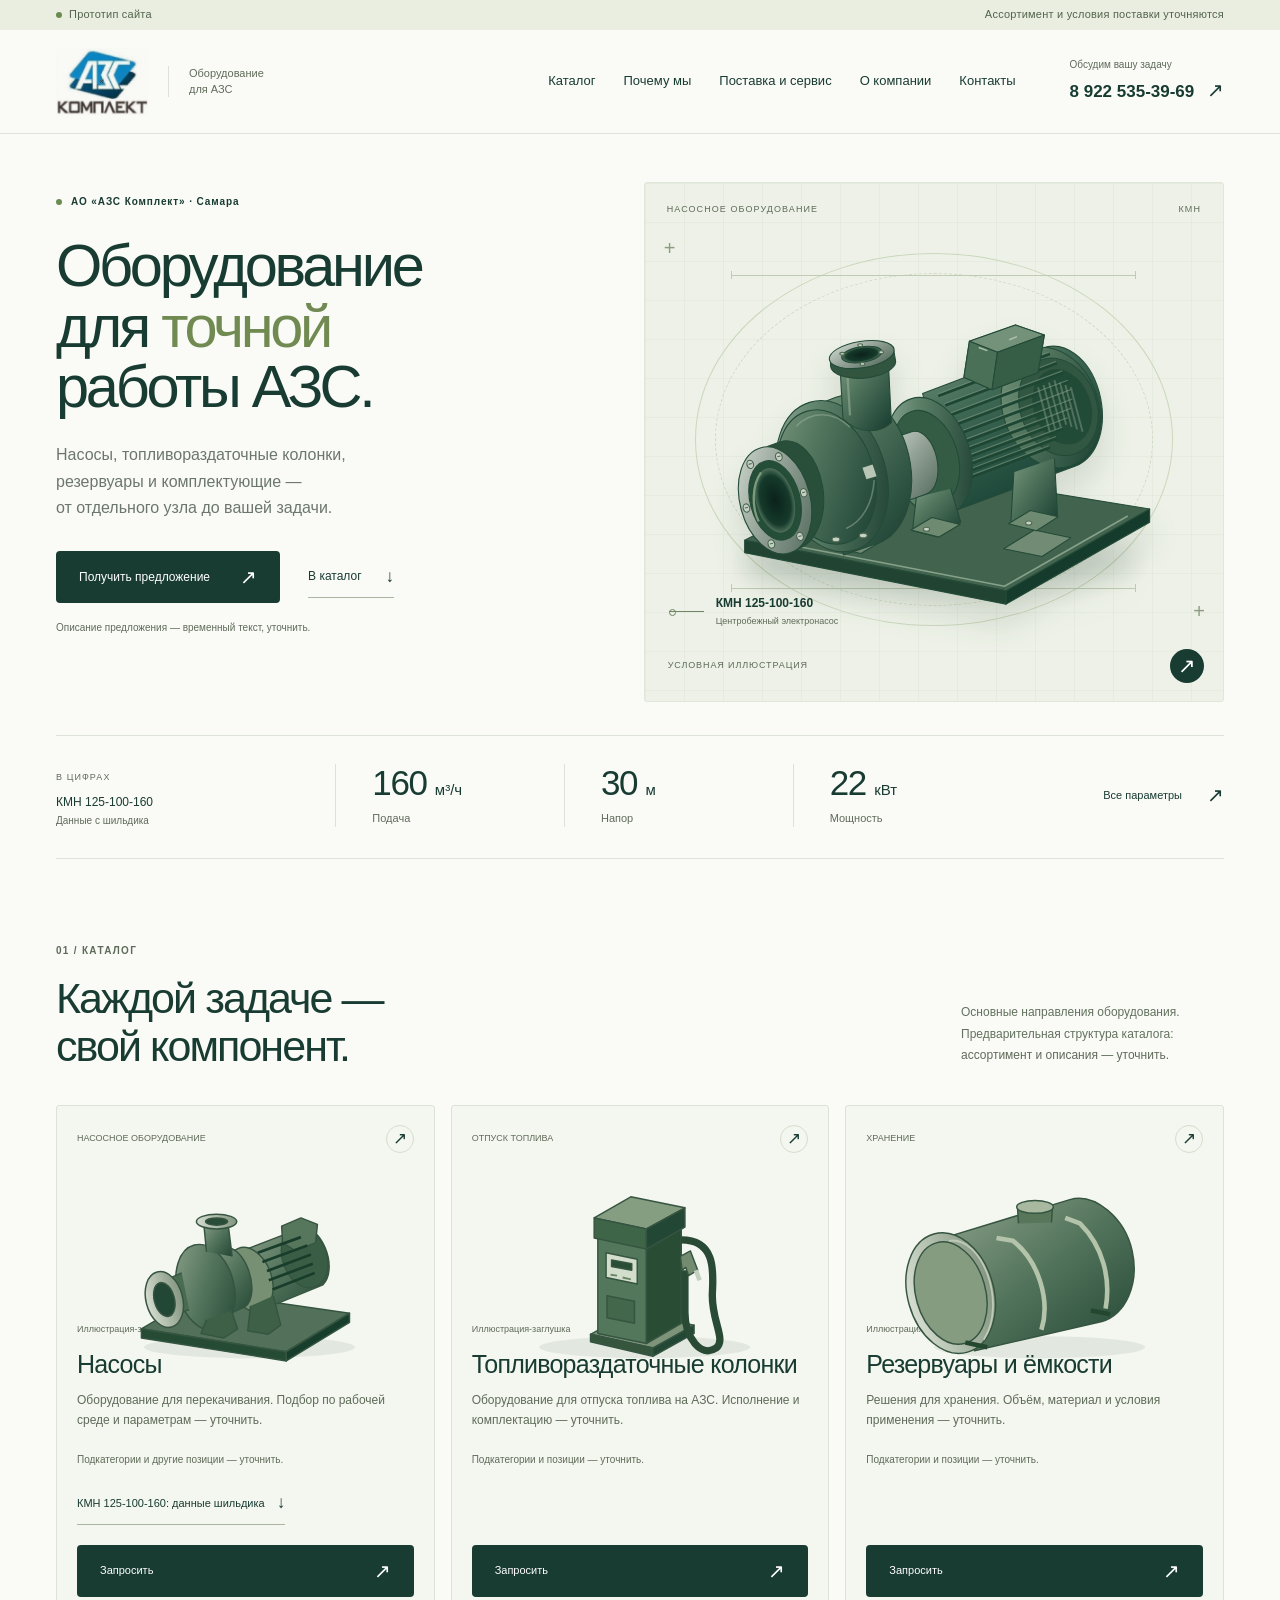
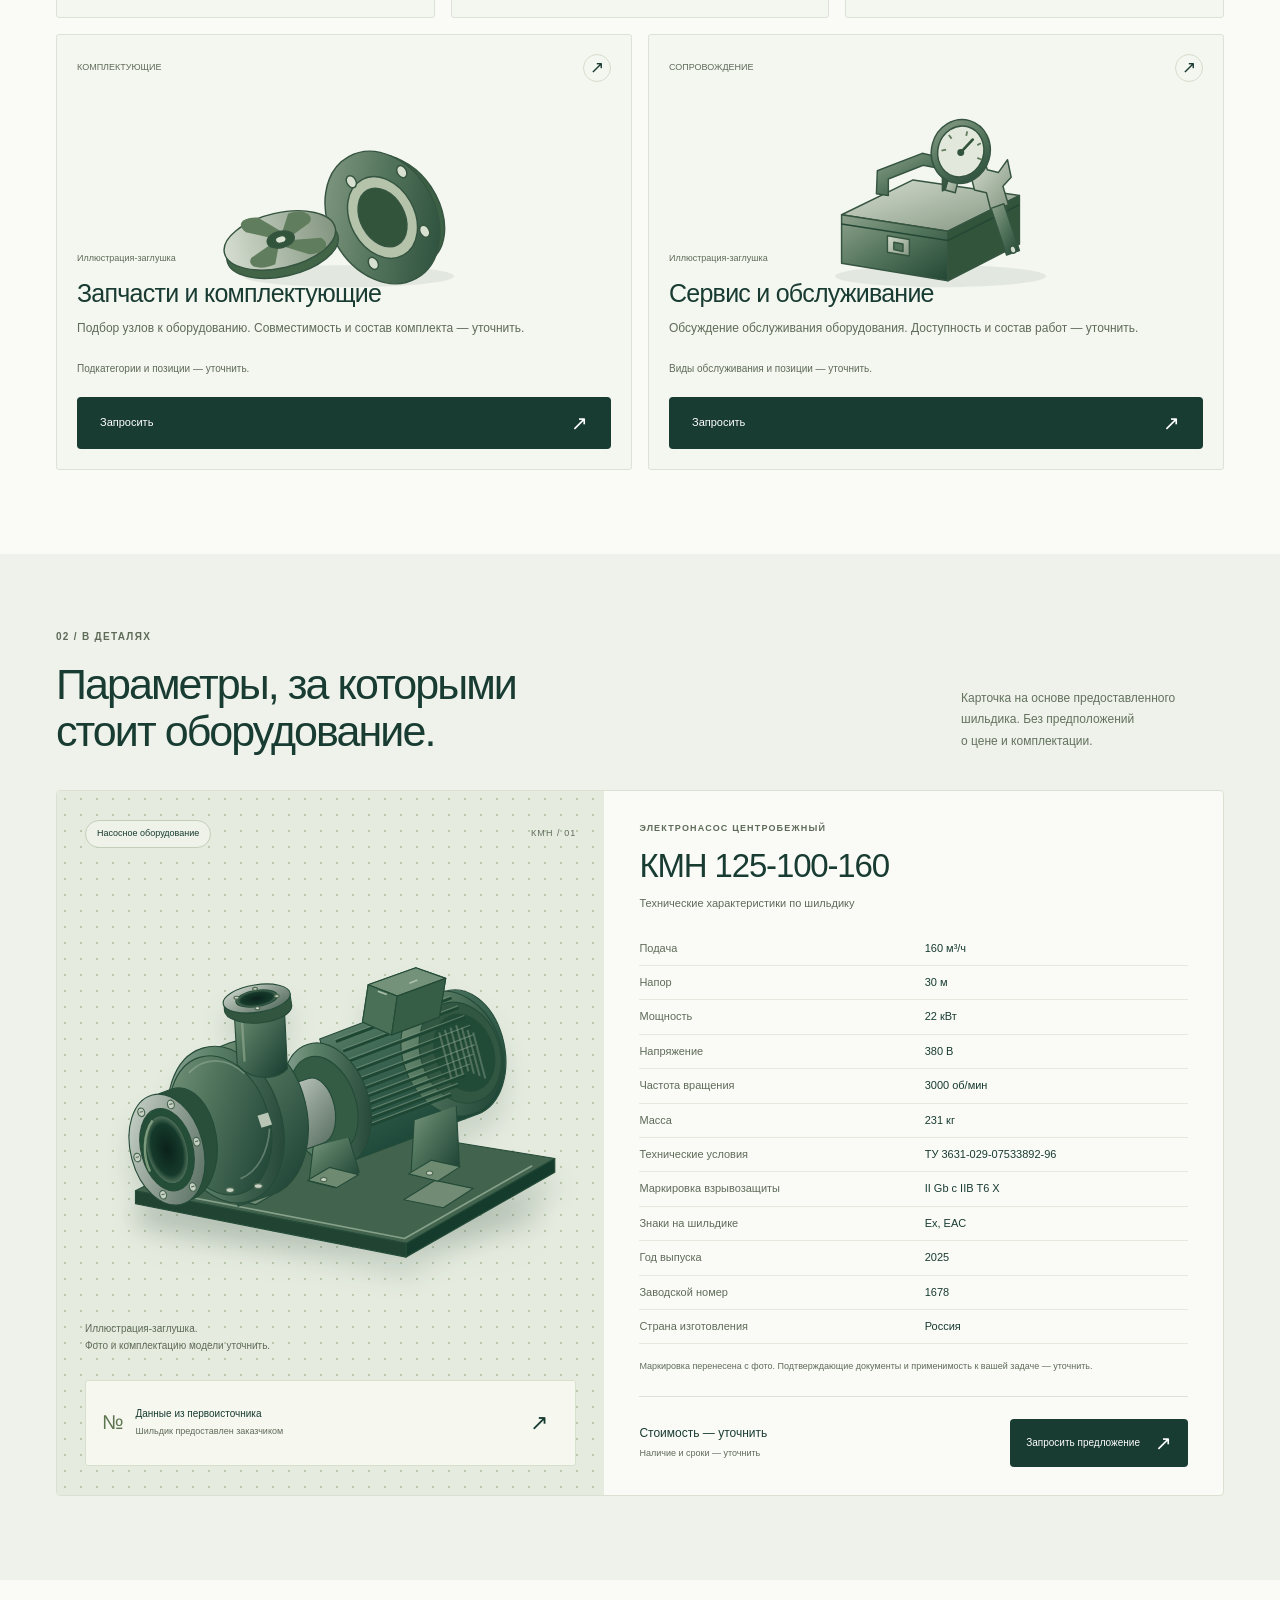
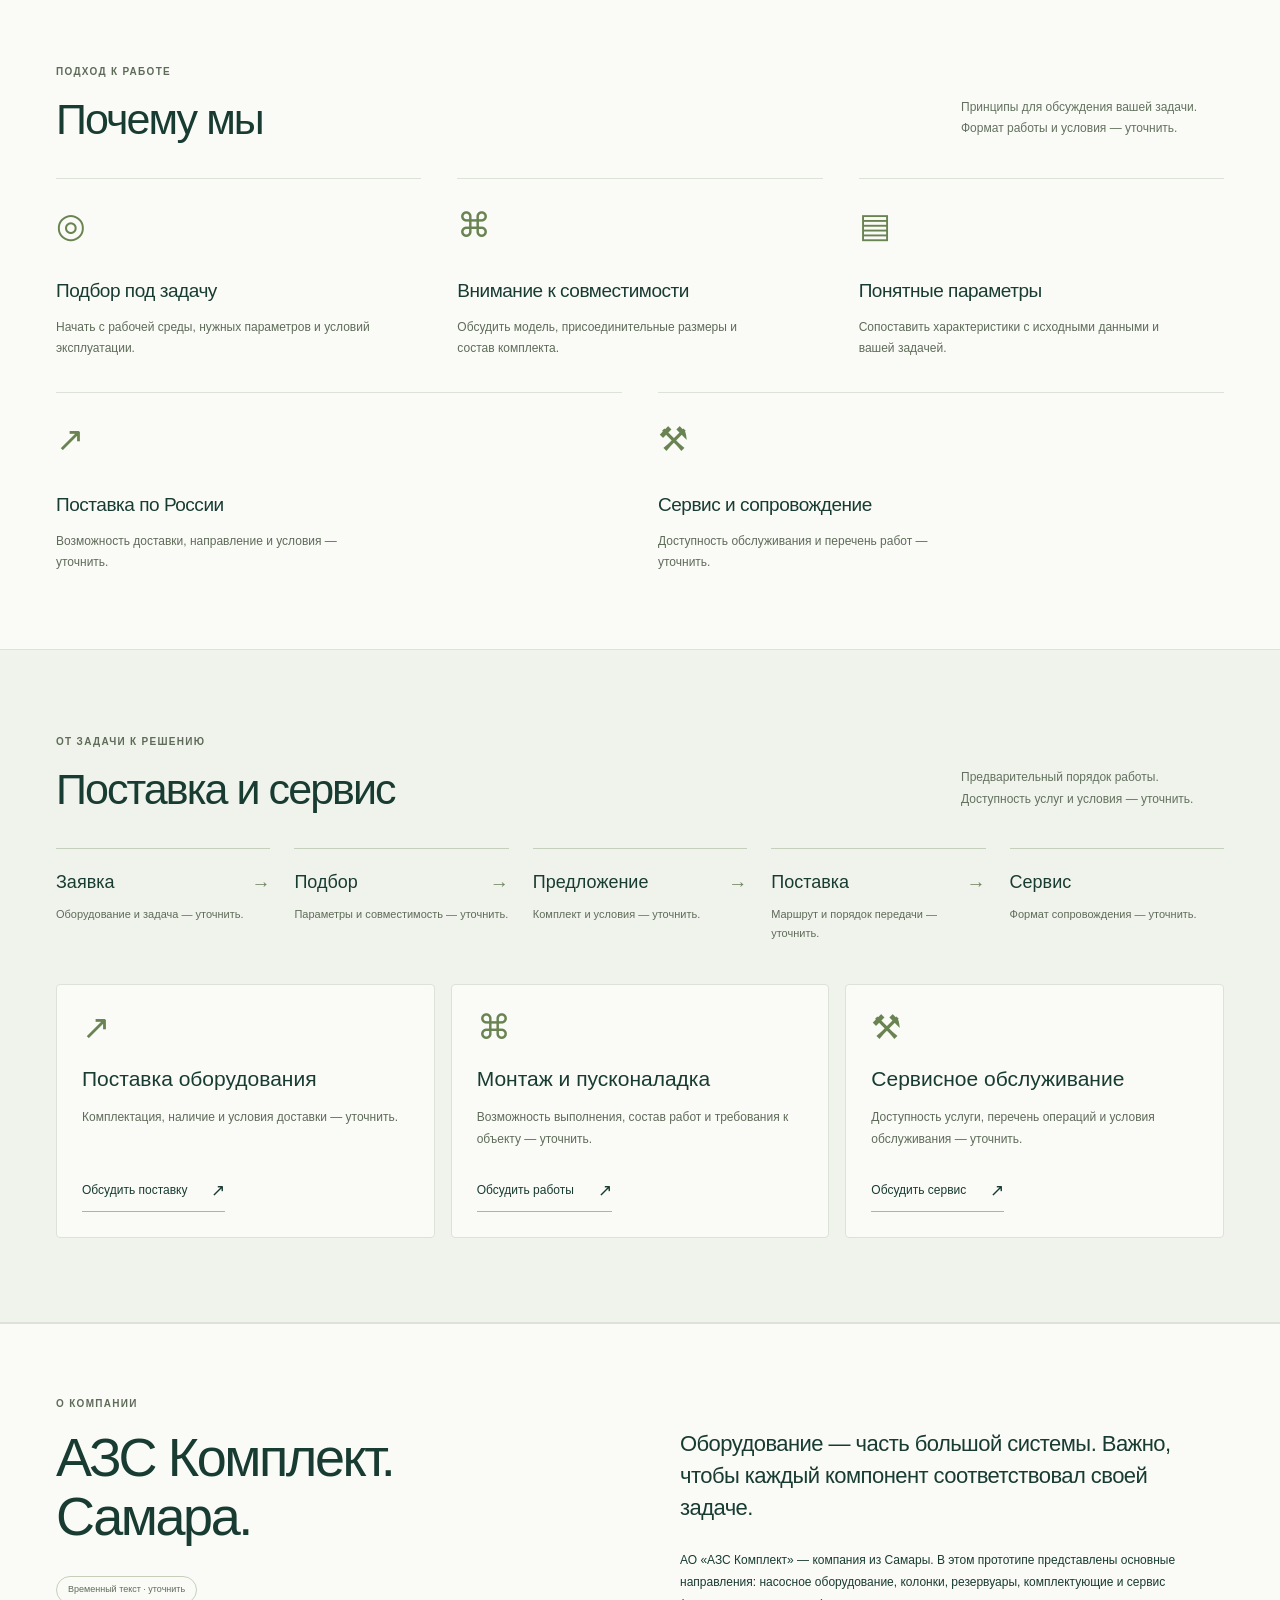
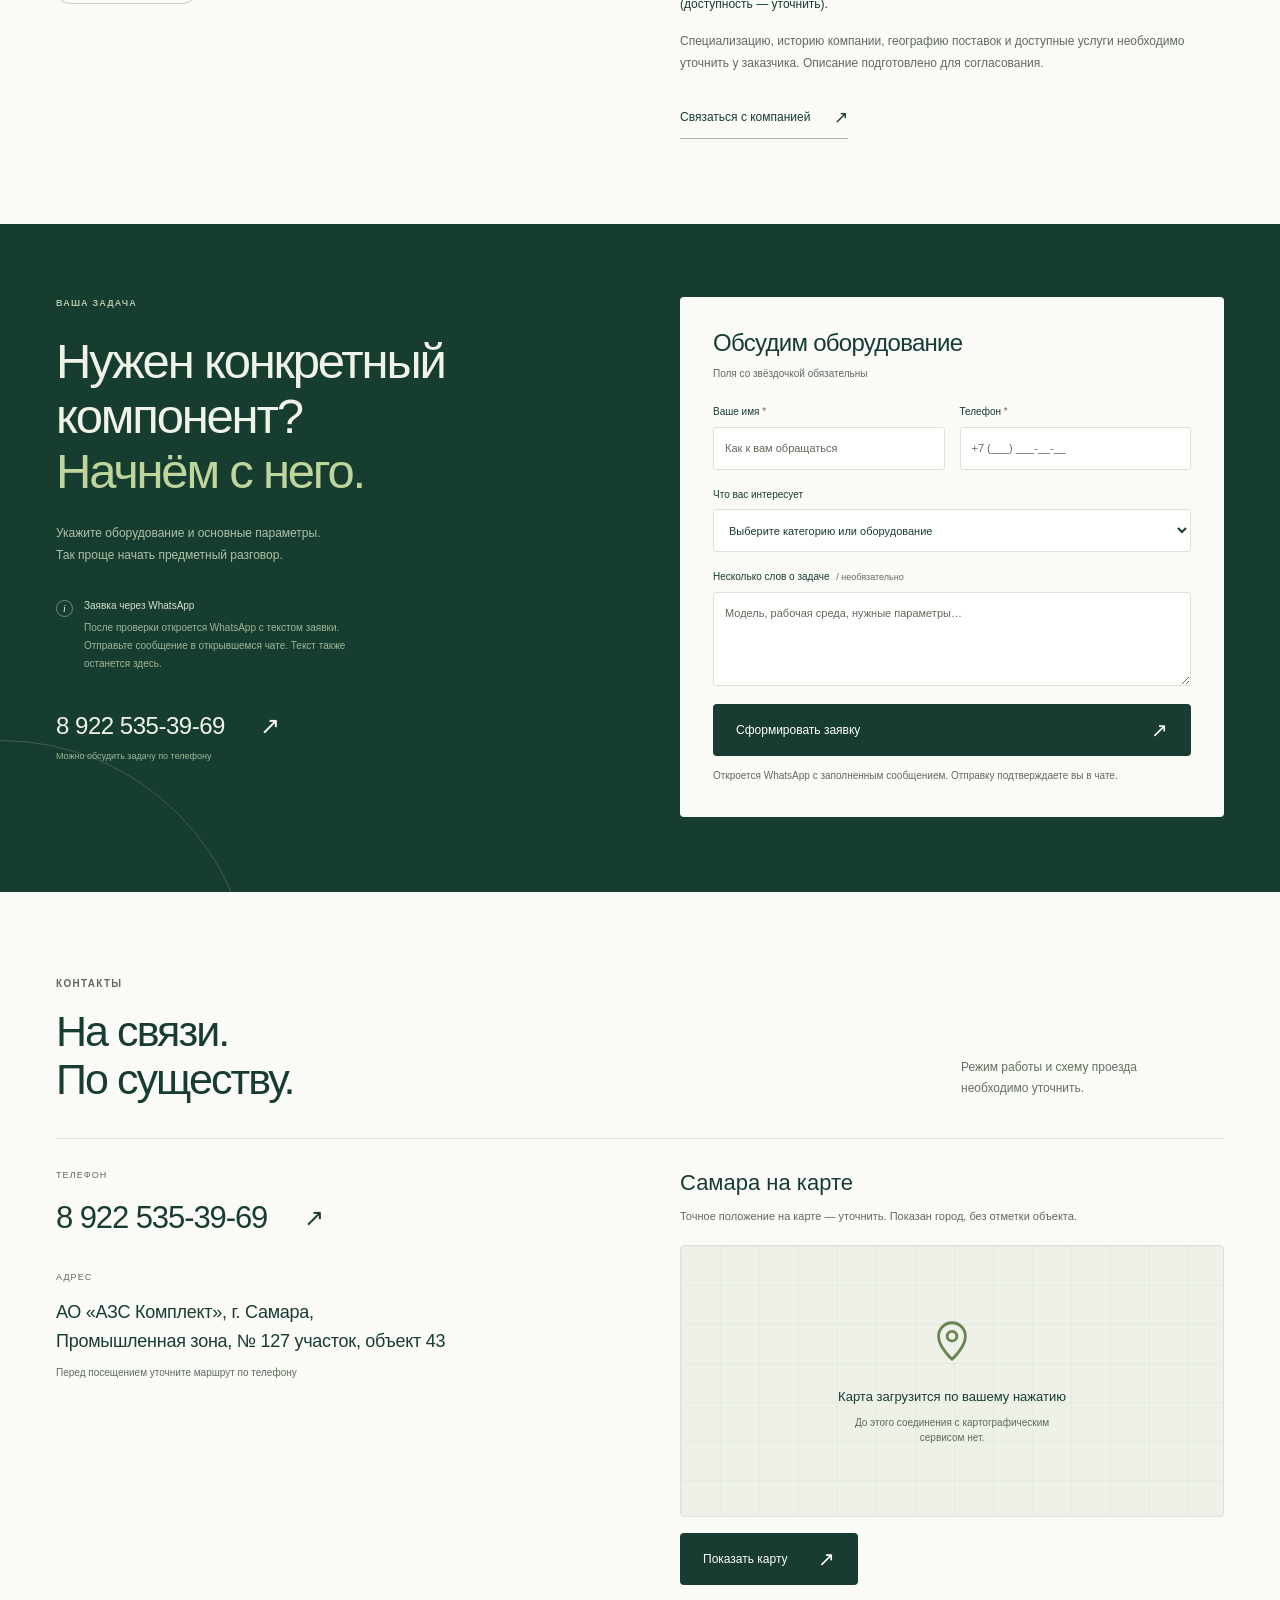
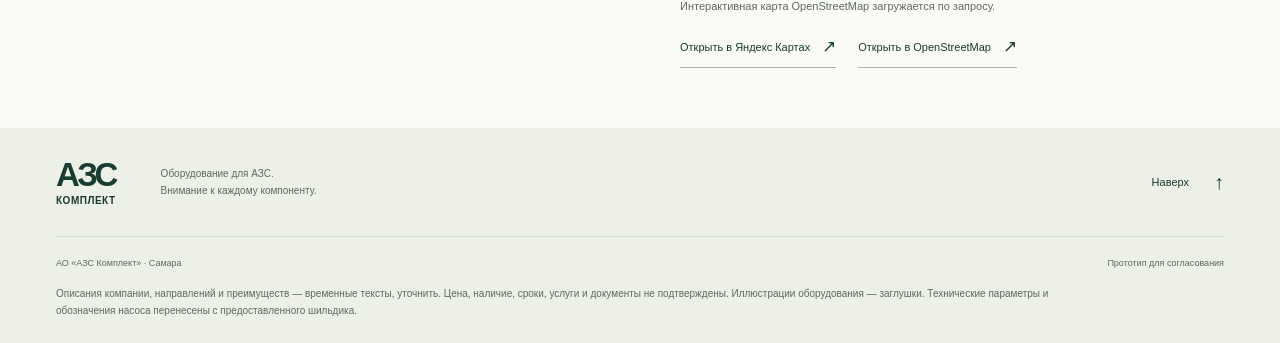
==== commit 52a46a14: "map placeholder icon" ====
--- a/codex/index.html
+++ b/codex/index.html
@@ -204,7 +204,7 @@
           </div>
           <div class="map-block" aria-labelledby="map-title">
             <h3 id="map-title">Самара на карте</h3><p class="map-note">Точное положение на карте — уточнить. Показан город, без отметки объекта.</p>
-            <div class="map-container" id="map-container"><div class="map-placeholder" id="map-placeholder"><span class="map-symbol" aria-hidden="true">⌖</span><p>Карта загрузится по вашему нажатию</p><span>До этого соединения с картографическим сервисом нет.</span></div></div>
+            <div class="map-container" id="map-container"><div class="map-placeholder" id="map-placeholder"><span class="map-symbol" aria-hidden="true"><svg viewBox="0 0 24 24" width="46" height="46" fill="none" stroke="currentColor" stroke-width="1.5"><path d="M12 22s7-6.2 7-12a7 7 0 1 0-14 0c0 5.8 7 12 7 12z"/><circle cx="12" cy="10" r="2.5"/></svg></span><p>Карта загрузится по вашему нажатию</p><span>До этого соединения с картографическим сервисом нет.</span></div></div>
             <button type="button" class="button button-primary map-load" id="map-load" aria-controls="map-container" aria-describedby="map-status">Показать карту <span aria-hidden="true">↗</span></button>
             <p class="map-status" id="map-status" role="status" aria-live="polite" aria-atomic="true">Интерактивная карта OpenStreetMap загружается по запросу.</p>
             <div class="map-links"><a class="text-link" href="https://yandex.ru/maps/?text=Самара%2C%20Промышленная%20зона%2C%20127%20участок" target="_blank" rel="noopener noreferrer">Открыть в Яндекс Картах <span aria-hidden="true">↗</span></a><a class="text-link" href="https://www.openstreetmap.org/#map=11/53.225/50.15" target="_blank" rel="noopener noreferrer">Открыть в OpenStreetMap <span aria-hidden="true">↗</span></a></div>
